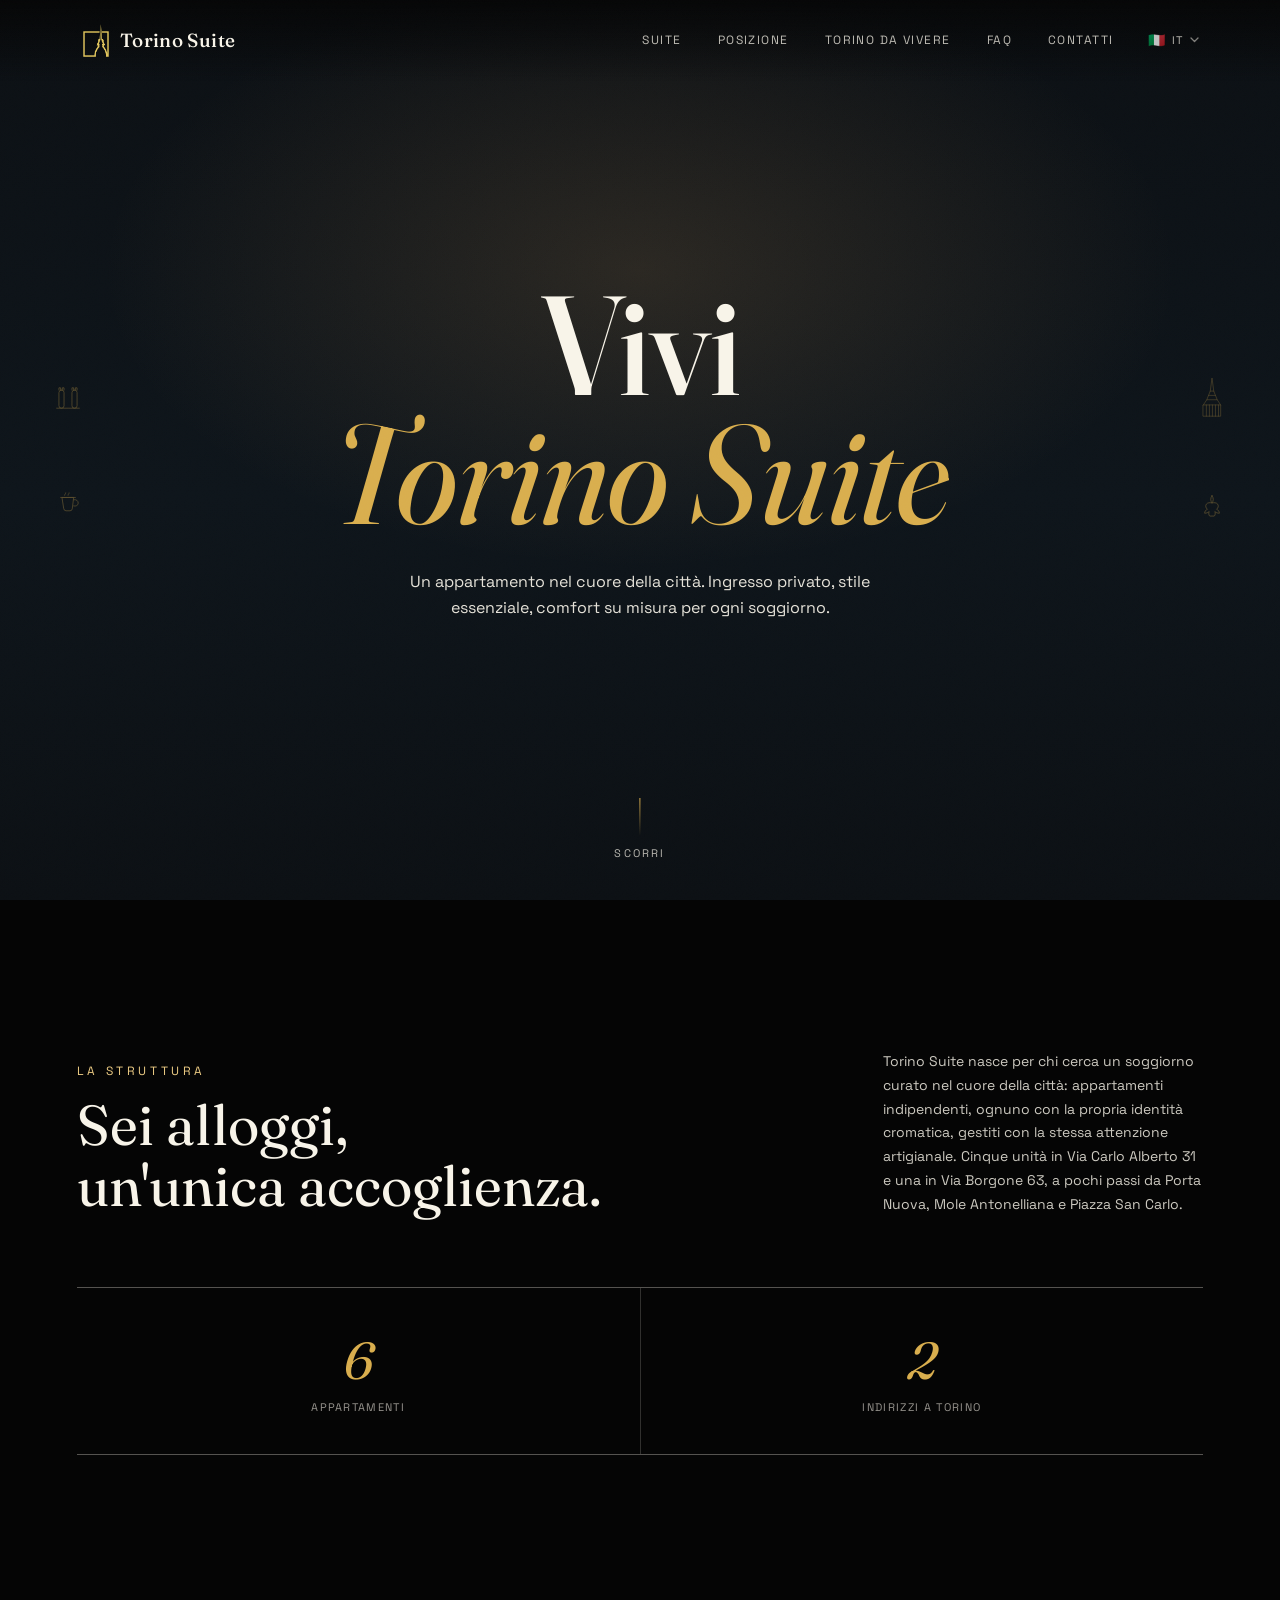
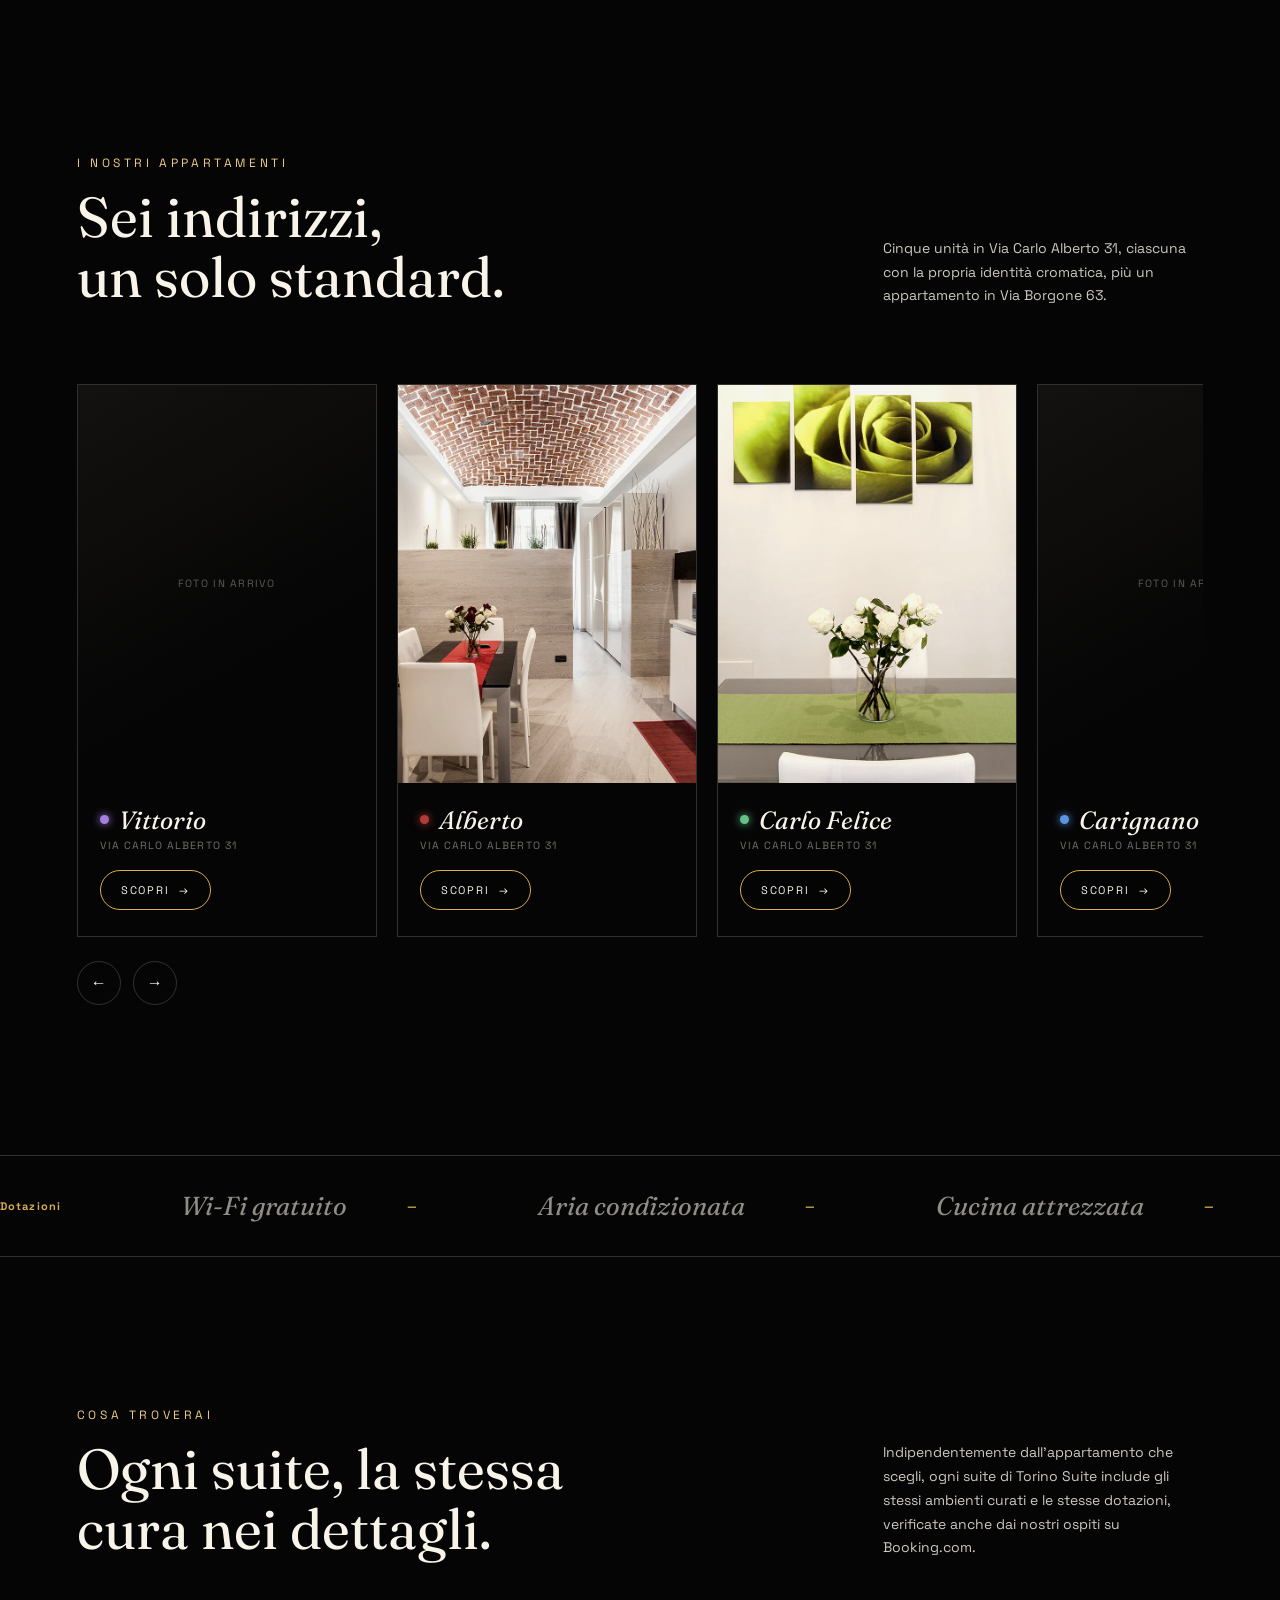
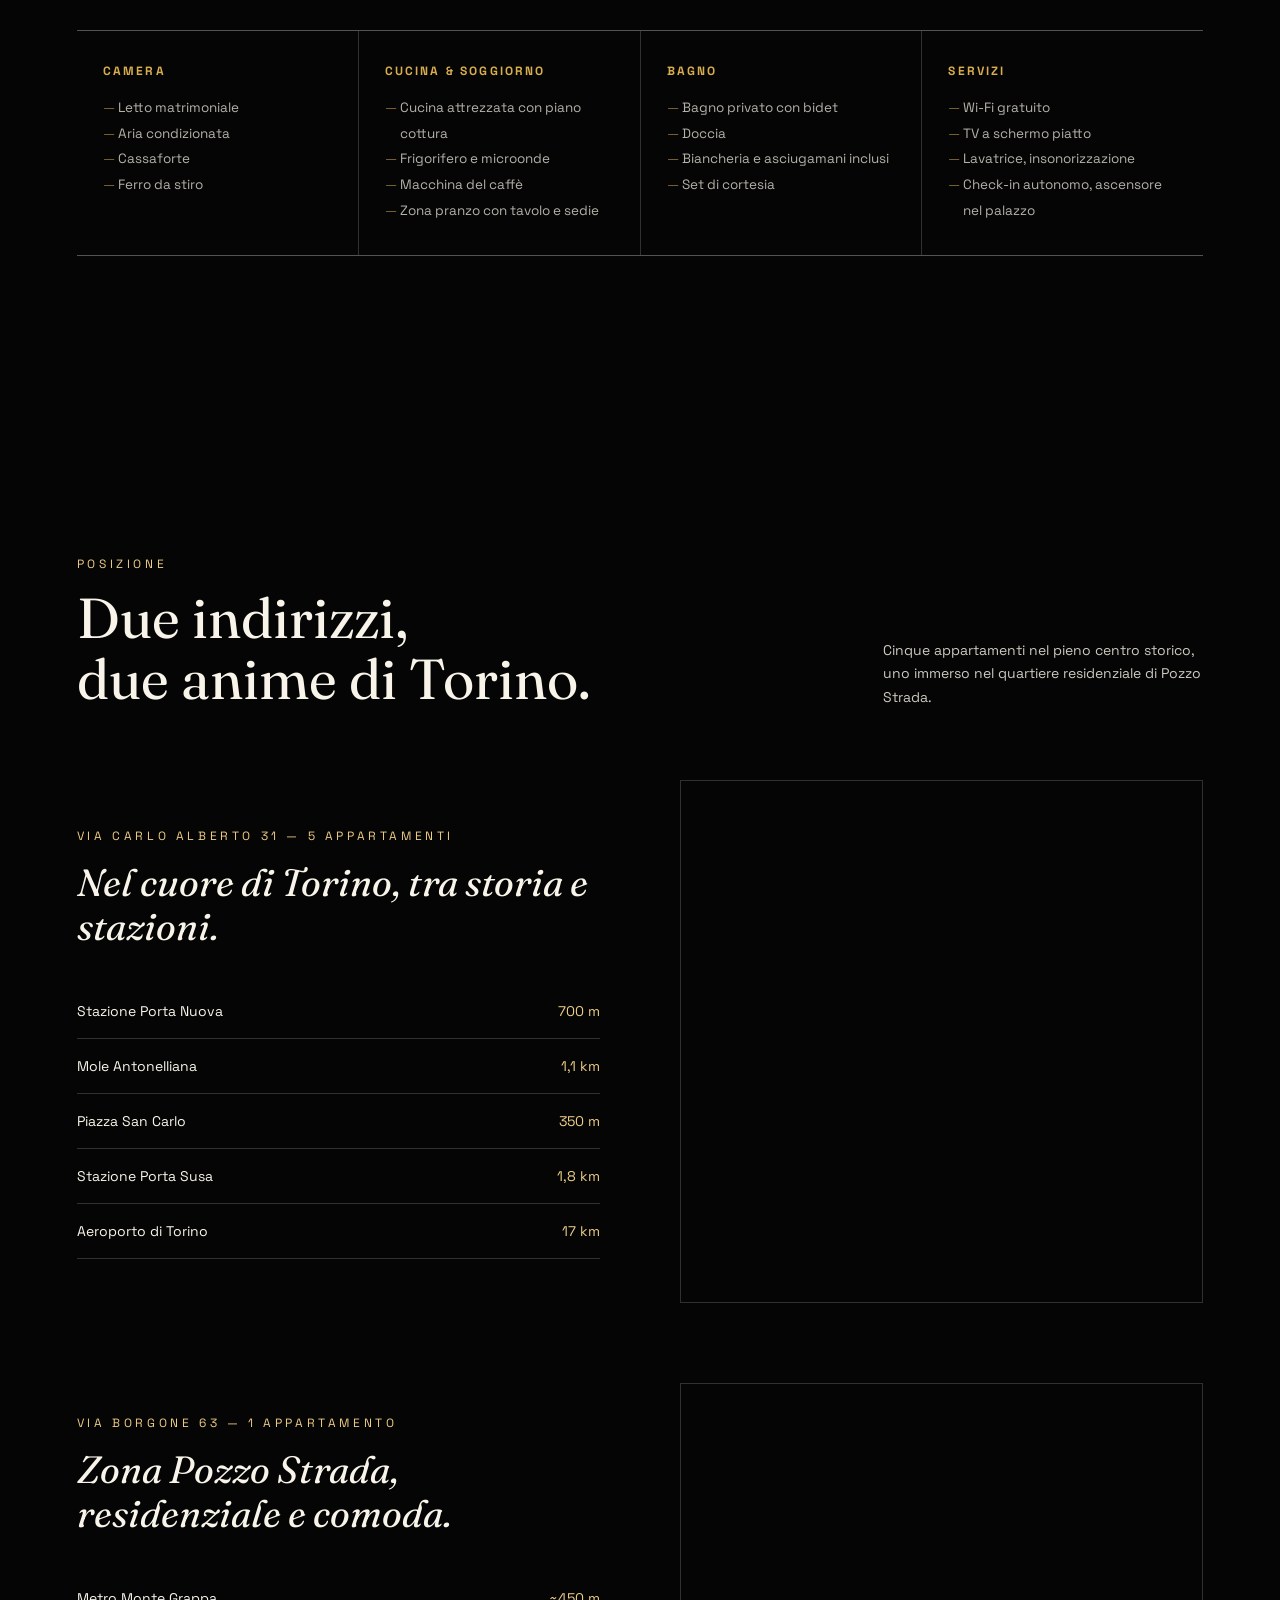
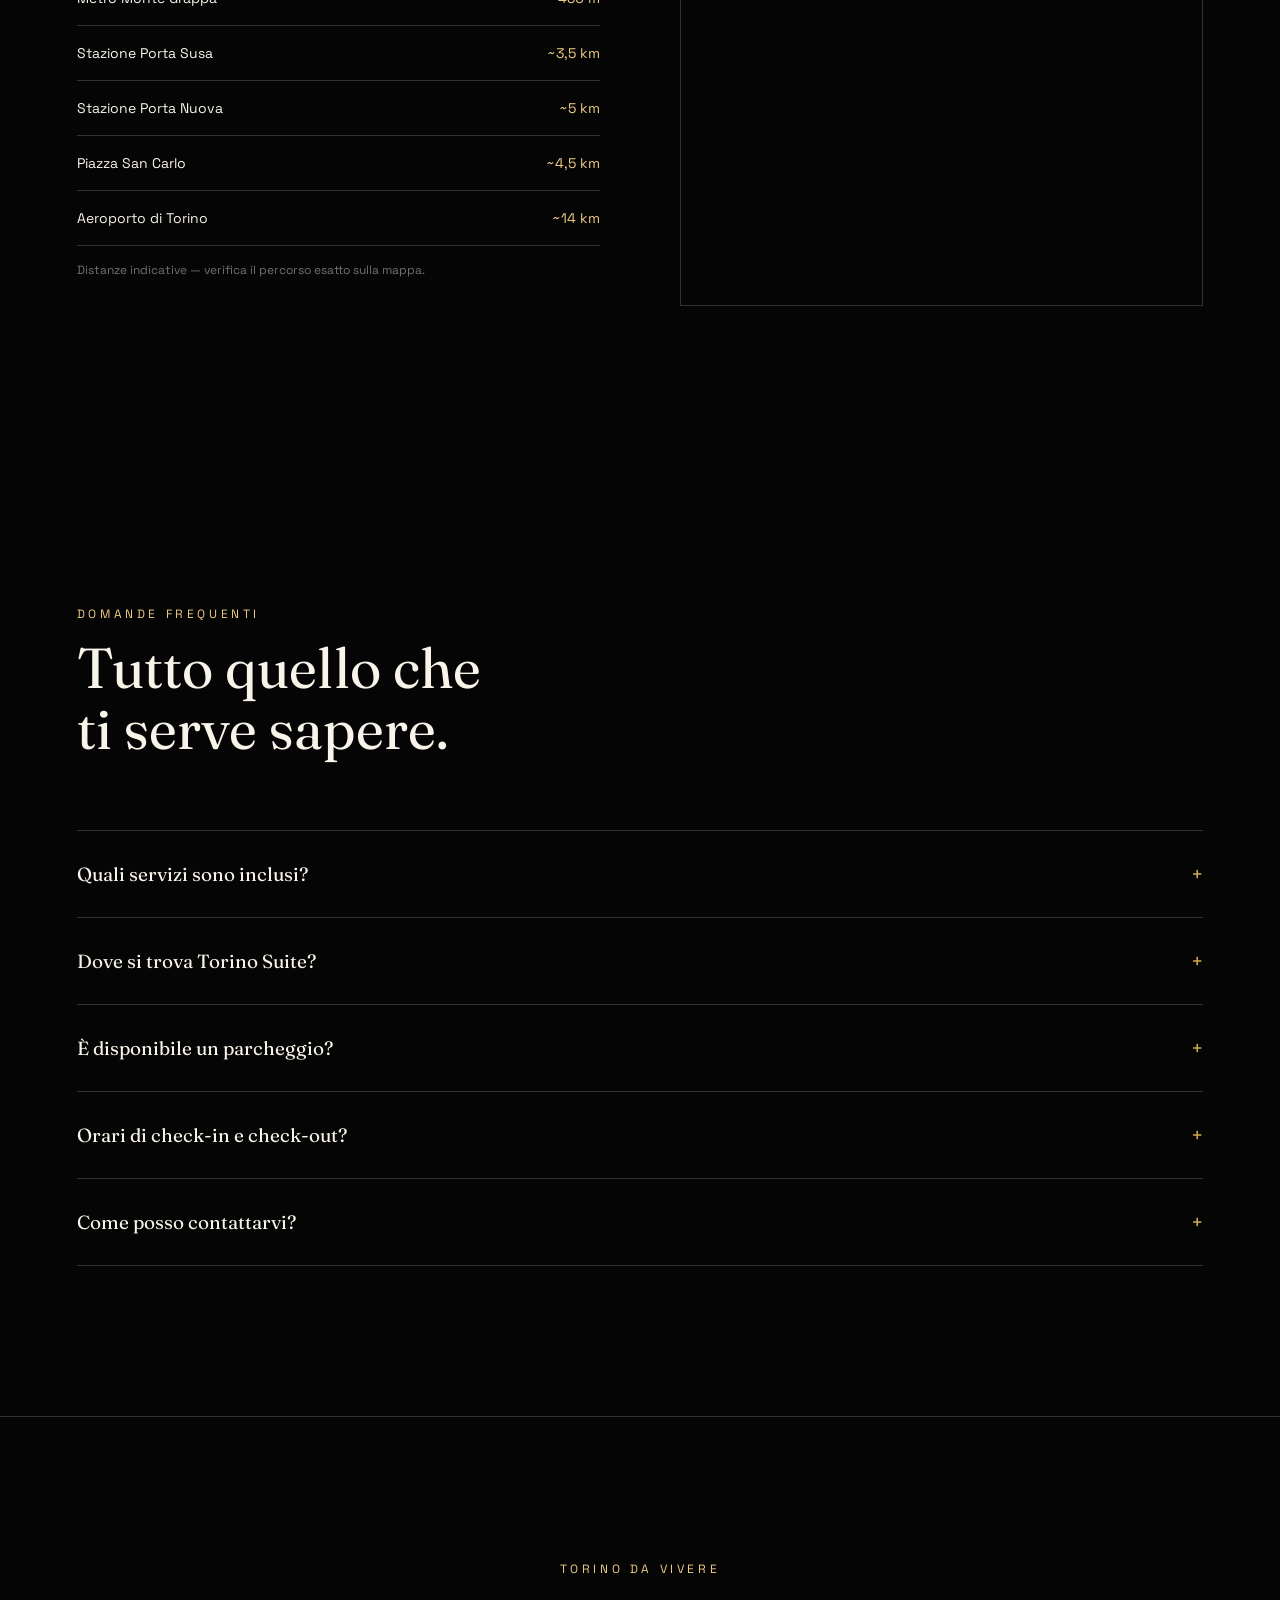
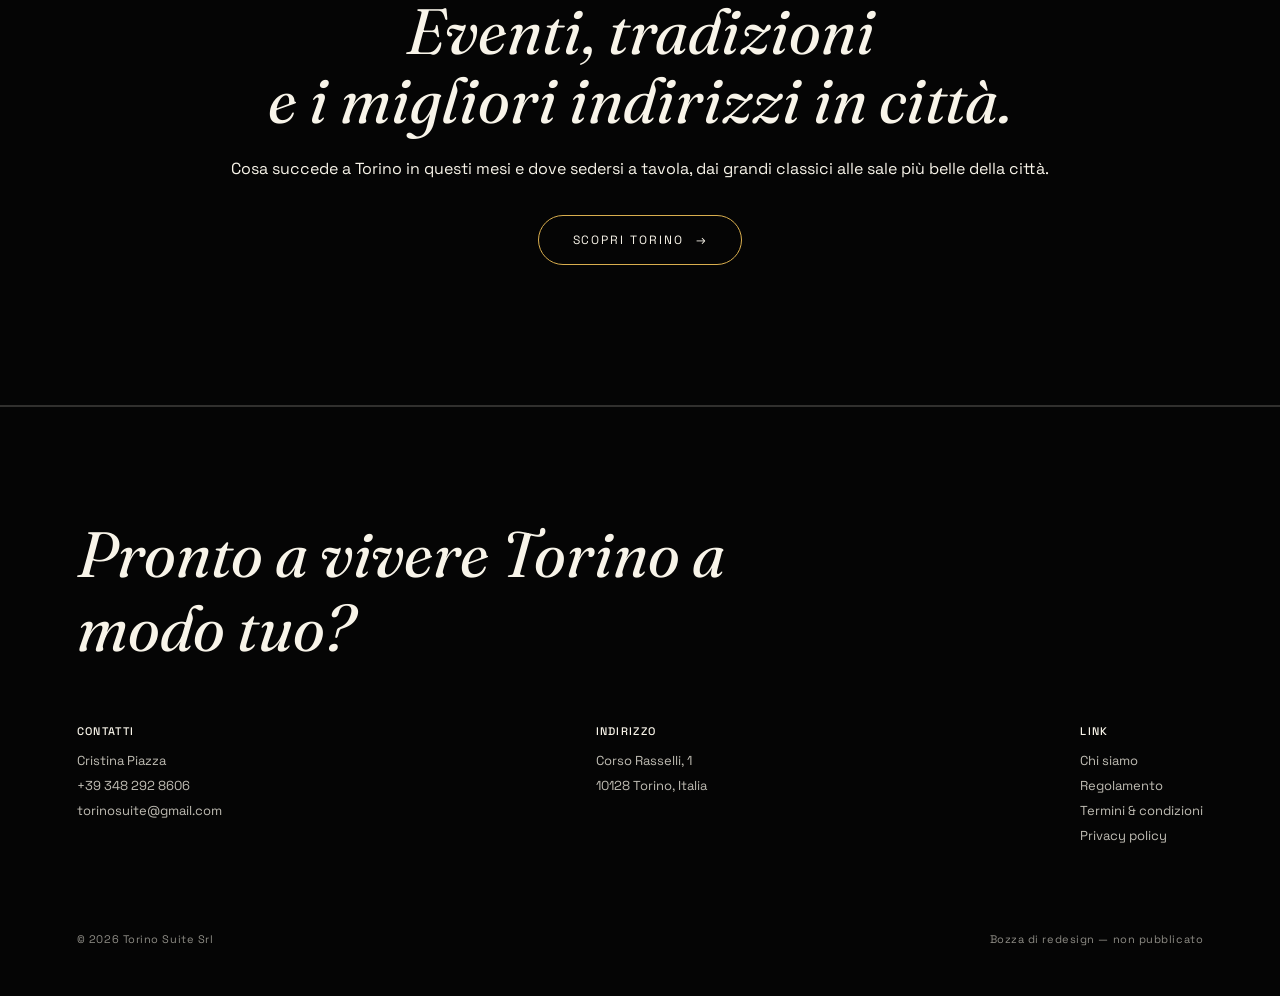
==== index.html @ 502e92f1 "Rimossa la scritta indirizzo all'inizio della home" ====
<!DOCTYPE html>
<html lang="it">
<head>
<meta charset="UTF-8">
<meta name="viewport" content="width=device-width, initial-scale=1.0">
<link rel="icon" type="image/png" href="[data-uri]">
<title>Torino Suite — Vivi Torino Suite</title>
<link rel="preconnect" href="https://fonts.googleapis.com">
<link rel="preconnect" href="https://fonts.gstatic.com" crossorigin>
<link href="https://fonts.googleapis.com/css2?family=Fraunces:ital,opsz,wght@0,9..144,300;0,9..144,500;0,9..144,600;1,9..144,400;1,9..144,500&family=Space+Grotesk:wght@300;400;500;600&display=swap" rel="stylesheet">
<style>
  :root{
    --ink:#050505;
    --ink-2:#121008;
    --bronze:#d9ae4e;
    --bronze-soft:#eecd85;
    --cream:#f8f4e9;
    --line: rgba(248,244,233,0.18);
  }
  *{margin:0;padding:0;box-sizing:border-box;}
  html{scroll-behavior:smooth;}
  body{
    background:var(--ink);
    color:var(--cream);
    font-family:'Space Grotesk', sans-serif;
    overflow-x:hidden;
  }
  ::selection{background:var(--bronze);color:var(--ink);}

  .noise{
    position:fixed; inset:0; pointer-events:none; z-index:999;
    opacity:0.035; mix-blend-mode:overlay;
    background-image:url("data:image/svg+xml,%3Csvg xmlns='http://www.w3.org/2000/svg' width='120' height='120'%3E%3Cfilter id='n'%3E%3CfeTurbulence type='fractalNoise' baseFrequency='0.9' numOctaves='2' stitchTiles='stitch'/%3E%3C/filter%3E%3Crect width='100%25' height='100%25' filter='url(%23n)'/%3E%3C/svg%3E");
  }

  /* ---------- NAV ---------- */
  nav{
    position:fixed; top:0; left:0; right:0; z-index:100;
    display:flex; justify-content:space-between; align-items:center;
    padding:24px 6vw;
    background:linear-gradient(180deg, rgba(5,5,5,0.85), rgba(5,5,5,0));
  }
  .brand{
    font-family:'Fraunces', serif; font-weight:500; font-size:19px;
    letter-spacing:0.02em; color:var(--cream);
  }
  .navlinks{display:flex; gap:36px; font-size:12px; letter-spacing:0.12em; text-transform:uppercase;}
  .navlinks a{color:var(--cream); text-decoration:none; opacity:0.75; transition:opacity .3s;}
  .navlinks a:hover{opacity:1;}

  /* ---------- HERO ---------- */
  .hero{
    height:100vh; position:relative; display:flex; flex-direction:column;
    justify-content:center; align-items:center; text-align:center;
    padding:0 5vw;
  }
  .hero-bg{
    position:absolute; inset:0; z-index:0;
    background:
      radial-gradient(ellipse 70% 55% at 50% 30%, rgba(200,151,90,0.16), transparent 60%),
      linear-gradient(180deg, #0c1014 0%, #0e151b 55%, #0c1014 100%);
  }
  .eyebrow{
    font-size:12px; letter-spacing:0.3em; text-transform:uppercase;
    color:var(--bronze-soft); opacity:0.85; margin-bottom:26px; z-index:2;
  }
  .hero h1{
    font-family:'Fraunces', serif; font-weight:500;
    font-size:clamp(52px, 11vw, 168px);
    line-height:0.92; letter-spacing:-0.01em;
    z-index:2;
  }
  .hero h1 .accent{font-style:italic; font-weight:400; color:var(--bronze);}
  .hero .word{display:inline-block; overflow:hidden; vertical-align:top;}
  .hero .word span{display:inline-block; animation:riseIn 1.1s cubic-bezier(.16,1,.3,1) .2s both;}

  .hero-sub{
    margin-top:30px; max-width:480px; font-size:16px; line-height:1.6;
    color:rgba(248,244,233,0.92); font-weight:400; z-index:2;
    animation:fadeUp 1s cubic-bezier(.16,1,.3,1) .7s both;
  }

  @keyframes riseIn{from{transform:translateY(115%);} to{transform:translateY(0);}}
  @keyframes fadeUp{from{opacity:0; transform:translateY(14px);} to{opacity:1; transform:translateY(0);}}

  .scroll-cue{
    position:absolute; bottom:40px; left:50%; transform:translateX(-50%);
    font-size:11px; letter-spacing:0.2em; text-transform:uppercase;
    color:rgba(248,244,233,0.72); display:flex; flex-direction:column; align-items:center; gap:10px;
    z-index:2;
  }
  .scroll-cue .line{width:1px; height:38px; background:linear-gradient(var(--bronze), transparent); animation:pulse 2s ease-in-out infinite;}
  @keyframes pulse{0%,100%{opacity:.3} 50%{opacity:1}}

  /* spire svg */
  .spire{position:absolute; bottom:14px; left:50%; transform:translateX(-50%); width:min(30vw,230px); z-index:0; opacity:0.55;}
  .spire path{fill:none; stroke:var(--bronze); stroke-width:1.4; stroke-dasharray:640; stroke-dashoffset:640; animation:drawSpire 2.2s cubic-bezier(.16,1,.3,1) .5s both;}
  @keyframes drawSpire{to{stroke-dashoffset:0;}}

  /* ---------- INTRO ---------- */
  .intro-stats{display:grid; grid-template-columns:repeat(2,1fr); gap:1px; background:var(--line); border-top:1px solid var(--line); border-bottom:1px solid var(--line); margin-top:60px;}
  .intro-stats .stat{background:var(--ink); padding:40px 24px; text-align:center;}
  .intro-stats .stat-num{display:block; font-family:'Fraunces', serif; font-style:italic; font-weight:400; font-size:clamp(32px,5vw,52px); color:var(--bronze);}
  .intro-stats .stat-label{display:block; margin-top:8px; font-size:11px; letter-spacing:.12em; text-transform:uppercase; color:rgba(248,244,233,0.6);}
  @media(max-width:820px){ .intro-stats{grid-template-columns:1fr;} }

  /* ---------- APARTMENTS GALLERY ---------- */
  .apt-block{margin-bottom:90px;}
  .apt-block:last-child{margin-bottom:0;}
  .apt-head{display:flex; align-items:center; gap:16px; margin-bottom:26px; flex-wrap:wrap;}
  .apt-dot{width:13px; height:13px; border-radius:50%; flex-shrink:0; box-shadow:0 0 14px currentColor;}
  .apt-head h3{font-family:'Fraunces', serif; font-weight:400; font-style:italic; font-size:clamp(22px,3vw,32px);}
  .apt-loc{font-size:11px; letter-spacing:.12em; text-transform:uppercase; color:rgba(248,244,233,0.5); margin-left:auto;}
  .apt-photos{display:grid; grid-template-columns:1.4fr 1fr 1fr; grid-auto-rows:220px; gap:10px;}
  .apt-photos .apt-photo{position:relative; overflow:hidden; border:1px solid var(--line); background:linear-gradient(150deg,#141210,#050505 65%);}
  .apt-photos .apt-photo::after{
    content:''; position:absolute; inset:0; pointer-events:none;
    background:linear-gradient(160deg, rgba(30,20,6,0.2), rgba(5,5,5,0.06) 45%, rgba(30,20,6,0.24));
    mix-blend-mode:multiply;
  }
  .apt-photos .apt-photo::before{
    content:''; position:absolute; inset:0; pointer-events:none; z-index:1;
    box-shadow:inset 0 0 30px rgba(0,0,0,0.35);
  }
  .apt-photos .apt-photo.lg{grid-row:span 2;}
  .apt-photos .apt-photo img{width:100%; height:100%; object-fit:cover; display:block; filter:sepia(0.12) saturate(0.88) contrast(1.05) brightness(0.96); transition:transform .7s ease;}
  .apt-photos .apt-photo:hover img{transform:scale(1.045);}
  .apt-photos .apt-photo.empty{display:flex; flex-direction:column; align-items:center; justify-content:center; gap:8px;}
  .apt-photos .apt-photo.empty span{font-size:10.5px; letter-spacing:.12em; text-transform:uppercase; color:rgba(248,244,233,0.4);}
  @media(max-width:820px){
    .apt-photos{grid-template-columns:1fr 1fr; grid-auto-rows:150px;}
    .apt-photos .apt-photo.lg{grid-column:span 2; grid-row:span 1; height:220px;}
  }

  /* ---------- SUITES ---------- */
  section{padding:150px 6vw;}
  .section-head{display:flex; justify-content:space-between; align-items:flex-end; gap:40px; margin-bottom:70px; flex-wrap:wrap;}
  .section-head .tag{font-size:12px; letter-spacing:0.3em; text-transform:uppercase; color:var(--bronze-soft); margin-bottom:16px; display:block;}
  .section-head h2{font-family:'Fraunces', serif; font-weight:400; font-size:clamp(32px,4.4vw,58px); max-width:600px; line-height:1.08;}
  .section-head .desc{max-width:320px; font-weight:400; color:rgba(248,244,233,0.82); line-height:1.7; font-size:14px;}

  .suites-grid{display:grid; grid-template-columns:repeat(3,1fr); gap:1px; background:var(--line); border-top:1px solid var(--line); border-bottom:1px solid var(--line);}
  .suite-card{background:var(--ink); padding:48px 32px; position:relative; overflow:hidden; transition:background .4s;}
  .suite-card:hover{background:var(--ink-2);}
  .suite-num{font-size:12px; color:var(--bronze); letter-spacing:0.15em; margin-bottom:34px; display:block;}
  .suite-card h3{font-family:'Fraunces', serif; font-style:italic; font-weight:400; font-size:26px; margin-bottom:14px;}
  .suite-card p{font-size:13.5px; font-weight:400; color:rgba(248,244,233,0.82); line-height:1.7; margin-bottom:26px;}
  .suite-meta{display:flex; gap:18px; font-size:11px; letter-spacing:0.08em; text-transform:uppercase; color:rgba(248,244,233,0.67);}

  /* ---------- AMENITIES marquee ---------- */
  .amenities{padding:0; border-top:1px solid var(--line); border-bottom:1px solid var(--line);}
  .marquee{display:flex; white-space:nowrap; overflow:hidden; padding:34px 0;}
  .marquee-track{display:flex; gap:60px; animation:scroll-left 32s linear infinite;}
  .marquee-track span{font-family:'Fraunces', serif; font-style:italic; font-size:26px; color:rgba(248,244,233,0.57); display:flex; align-items:center; gap:60px;}
  .marquee-track span b{color:var(--bronze); font-style:normal; font-family:'Space Grotesk'; font-size:11px; letter-spacing:.1em; margin-right:60px;}
  @keyframes scroll-left{from{transform:translateX(0)} to{transform:translateX(-50%)}}

  /* ---------- LOCATION ---------- */
  .location{display:grid; grid-template-columns:1fr 1fr; gap:80px; align-items:center;}
  .loc-list{list-style:none; margin-top:36px;}
  .loc-list li{border-bottom:1px solid var(--line);}
  .loc-list li a{display:flex; justify-content:space-between; padding:18px 0; font-size:14px; font-weight:400; text-decoration:none; color:inherit; transition:opacity .3s;}
  .loc-list li a:hover{opacity:0.65;}
  .loc-list li a span:last-child{color:var(--bronze-soft); font-family:'Space Grotesk';}
  .map-frame{aspect-ratio:1/1; border:1px solid var(--line); overflow:hidden;}

  /* ---------- FAQ ---------- */
  .faq-item{border-top:1px solid var(--line);}
  .faq-item:last-child{border-bottom:1px solid var(--line);}
  .faq-q{display:flex; justify-content:space-between; align-items:center; padding:30px 0; cursor:pointer;}
  .faq-q h4{font-family:'Fraunces', serif; font-weight:400; font-size:19px; max-width:80%;}
  .faq-q .plus{font-size:20px; color:var(--bronze); transition:transform .35s;}
  .faq-item.open .plus{transform:rotate(45deg);}
  .faq-a{max-height:0; overflow:hidden; transition:max-height .5s ease;}
  .faq-item.open .faq-a{max-height:220px;}
  .faq-a p{padding-bottom:30px; max-width:640px; font-weight:400; line-height:1.75; color:rgba(248,244,233,0.84); font-size:14.5px;}

  /* ---------- FOOTER ---------- */
  footer{padding:110px 6vw 50px; border-top:1px solid var(--line);}
  .foot-cta{font-family:'Fraunces', serif; font-style:italic; font-weight:400; font-size:clamp(30px,5.5vw,64px); max-width:720px; line-height:1.15; margin-bottom:60px;}
  .foot-grid{display:flex; justify-content:space-between; flex-wrap:wrap; gap:40px; font-size:13px; font-weight:400; color:rgba(248,244,233,0.77);}
  .foot-grid a{color:rgba(248,244,233,0.77); text-decoration:none;}
  .foot-col b{display:block; color:var(--cream); font-weight:500; margin-bottom:14px; font-size:11px; letter-spacing:.12em; text-transform:uppercase;}
  .foot-col div{margin-bottom:8px;}
  .copyright{margin-top:80px; font-size:11px; color:rgba(248,244,233,0.57); display:flex; justify-content:space-between; letter-spacing:.05em;}

  .reveal{opacity:0; transform:translateY(56px) scale(.97); transition:opacity 1s cubic-bezier(.16,1,.3,1), transform 1.1s cubic-bezier(.16,1,.3,1);}
  .reveal.in-view{opacity:1; transform:translateY(0) scale(1);}

  @media(max-width:820px){
    .navlinks{display:none;}
    .suites-grid{grid-template-columns:1fr;}
    .location{grid-template-columns:1fr;}
    section{padding:100px 6vw;}
  }

  /* ---------- DISCOVER BUTTON ---------- */
  .apt-photos{position:relative;}
  .discover-btn{
    position:absolute; right:14px; bottom:14px; z-index:5;
    display:inline-flex; align-items:center; gap:10px;
    padding:12px 20px; text-decoration:none;
    background:rgba(5,5,5,0.55); backdrop-filter:blur(6px);
    border:1px solid var(--bronze); color:var(--cream);
    font-size:11px; letter-spacing:.16em; text-transform:uppercase;
    border-radius:999px; overflow:hidden;
    transition:background .35s ease, color .35s ease, letter-spacing .35s ease, transform .15s ease;
  }
  .discover-btn::before{
    content:''; position:absolute; inset:0; background:var(--bronze);
    transform:translateX(-100%); transition:transform .4s cubic-bezier(.16,1,.3,1); z-index:-1;
  }
  .discover-btn:hover::before{transform:translateX(0);}
  .discover-btn:hover{color:var(--ink); letter-spacing:.22em;}
  .discover-btn:active{transform:scale(0.94);}
  .discover-btn .arrow{display:inline-block; transition:transform .35s cubic-bezier(.16,1,.3,1);}
  .discover-btn:hover .arrow{transform:translateX(4px);}
  @media(max-width:820px){
    .discover-btn{right:10px; bottom:10px; padding:10px 16px; font-size:10px;}
  }

  /* ---------- SWOOSH TRANSITION (uscita cinematica su "Scopri") ---------- */
  .swoosh-overlay{
    position:fixed; inset:0; z-index:9999; overflow:hidden;
    pointer-events:none; display:flex; align-items:center; justify-content:center;
  }
  .swoosh-overlay.active{ pointer-events:all; }
  .swoosh-panel{
    position:absolute; inset:0;
    background:linear-gradient(135deg, var(--bronze) 0%, var(--bronze-soft) 55%, var(--bronze) 100%);
    transform:translateY(102%);
    transition:transform .95s cubic-bezier(.76,0,.24,1);
  }
  .swoosh-overlay.active .swoosh-panel{ transform:translateY(0); }
  .swoosh-tag{
    position:relative; z-index:2; text-align:center;
    opacity:0; transform:translateY(30px) scale(.9);
    transition:opacity .5s ease .42s, transform .75s cubic-bezier(.16,1,.3,1) .42s;
  }
  .swoosh-overlay.active .swoosh-tag{ opacity:1; transform:translateY(0) scale(1); }
  .swoosh-tag .swoosh-eyebrow{
    display:block; font-size:11px; letter-spacing:.35em; text-transform:uppercase;
    color:rgba(5,5,5,0.55); margin-bottom:10px;
  }
  .swoosh-tag .swoosh-name{
    font-family:'Fraunces', serif; font-style:italic; font-weight:400;
    font-size:clamp(48px,9vw,120px); color:var(--ink); line-height:1;
  }
.cta-btn{ display:inline-flex; align-items:center; gap:12px; margin-top:36px; padding:16px 34px; border:1px solid var(--bronze); border-radius:999px; color:var(--cream); text-decoration:none; font-size:12px; letter-spacing:.16em; text-transform:uppercase; transition:background .35s, color .35s;}
.cta-btn:hover{ background:var(--bronze); color:var(--ink); }

  /* ---------- ROOM INFO / COSA TROVERAI ---------- */
  .room-info-grid{ display:grid; grid-template-columns:repeat(4,1fr); gap:1px; background:var(--line); border-top:1px solid var(--line); border-bottom:1px solid var(--line);}
  @media(max-width:820px){ .room-info-grid{grid-template-columns:1fr 1fr;} }
  .ri-group{ background:var(--ink); padding:32px 26px; }
  .ri-group h4{ font-family:'Space Grotesk',sans-serif; font-size:12px; letter-spacing:.18em; text-transform:uppercase; color:var(--bronze); margin-bottom:16px; }
  .ri-group ul{ list-style:none; }
  .ri-group li{ font-size:13.5px; line-height:1.9; color:rgba(248,244,233,0.72); padding-left:15px; position:relative; }
  .ri-group li::before{ content:'—'; position:absolute; left:0; color:rgba(217,174,78,0.55); }

  /* ---------- LANGUAGE SWITCH ---------- */
  .nav-right{ display:flex; align-items:center; gap:30px; }
  @media(max-width:820px){ .nav-right{ gap:0; } }
  .lang-switch{ position:relative; }
  .lang-toggle{
    display:flex; align-items:center; gap:7px;
    background:none; border:none; cursor:pointer; padding:6px 4px;
    color:rgba(248,244,233,0.75); font-family:'Space Grotesk', sans-serif;
    font-size:11px; letter-spacing:.08em; transition:color .3s;
  }
  .lang-toggle:hover{ color:var(--cream); }
  .lang-flag{ font-size:14px; line-height:1; }
  .lang-caret{ color:rgba(248,244,233,0.5); transition:transform .25s, color .25s; display:inline-block; flex-shrink:0; }
  .lang-switch.open .lang-caret{ transform:rotate(180deg); }
  .lang-toggle:hover .lang-caret, .lang-switch.open .lang-caret{ color:var(--bronze-soft); }
  .lang-menu{
    position:absolute; top:calc(100% + 14px); right:0; min-width:168px;
    background:#0c0c0c; border:1px solid var(--line);
    box-shadow:0 18px 40px rgba(0,0,0,0.5);
    opacity:0; visibility:hidden; transform:translateY(-6px);
    transition:opacity .25s ease, transform .25s ease, visibility .25s;
    z-index:200;
  }
  .lang-switch.open .lang-menu{ opacity:1; visibility:visible; transform:translateY(0); }
  .lang-option{
    display:flex; align-items:center; gap:11px; width:100%;
    padding:12px 16px; background:none; border:none; cursor:pointer;
    color:rgba(248,244,233,0.75); font-family:'Space Grotesk', sans-serif;
    font-size:12.5px; text-align:left; transition:background .25s, color .25s;
  }
  .lang-option:hover{ background:rgba(217,174,78,0.08); color:var(--cream); }
  .lang-option.active{ color:var(--bronze-soft); }
  .lang-option .lang-flag{ font-size:16px; }

  /* ---------- BRAND / LOGO ---------- */
  .brand{ display:flex !important; align-items:center; gap:11px; }
  .brand-mark{ display:inline-flex; flex-shrink:0; }
  .brand-mark svg{ display:block; }

  /* ---------- APARTMENTS CAROUSEL (drag orizzontale, stile Red Bull) ---------- */
  .apt-carousel-wrap{ position:relative; }
  .apt-carousel{
    display:flex; gap:20px; overflow-x:auto; scroll-snap-type:x proximity;
    padding:6px 0 18px; cursor:grab; user-select:none;
    -webkit-overflow-scrolling:touch; scrollbar-width:none;
  }
  .apt-carousel::-webkit-scrollbar{ display:none; }
  .apt-carousel.dragging{ cursor:grabbing; scroll-snap-type:none; }
  .apt-card{
    flex:0 0 300px; scroll-snap-align:start;
    border:1px solid var(--line); background:var(--ink);
    transition:border-color .35s;
  }
  .apt-card:hover{ border-color:rgba(217,174,78,0.4); }
  .apt-card-photo{
    position:relative; aspect-ratio:3/4; overflow:hidden;
    background:linear-gradient(150deg,#141210,#050505 65%);
  }
  .apt-card-photo img{
    position:absolute; inset:0; width:100%; height:100%; object-fit:cover; display:block; pointer-events:none;
    filter:sepia(0.12) saturate(0.88) contrast(1.05) brightness(0.96);
    opacity:0; transition:opacity 1.1s ease;
  }
  .apt-card-photo img.active{ opacity:1; }
  .apt-card-placeholder{
    position:absolute; inset:0; display:flex; align-items:center; justify-content:center;
    font-size:10.5px; letter-spacing:.12em; text-transform:uppercase; color:rgba(248,244,233,0.35);
  }
  .apt-card-info{ padding:22px 22px 26px; }
  .apt-card-info h3{ font-family:'Fraunces',serif; font-style:italic; font-weight:400; font-size:25px; margin-bottom:4px; display:flex; align-items:center; gap:10px; }
  .apt-card-dot{ width:9px; height:9px; border-radius:50%; flex-shrink:0; display:inline-block; }
  .apt-card-loc{ font-size:10.5px; letter-spacing:.1em; text-transform:uppercase; color:rgba(248,244,233,0.45); display:block; margin:2px 0 18px; }
  .discover-btn.inline{
    position:static; display:inline-flex;
  }
  .apt-carousel-nav{ display:flex; gap:12px; margin-top:6px; }
  .apt-nav-btn{
    width:44px; height:44px; border-radius:50%; border:1px solid var(--line);
    background:transparent; color:var(--cream); font-size:16px; cursor:pointer;
    display:flex; align-items:center; justify-content:center;
    transition:border-color .3s, color .3s, background .3s;
  }
  .apt-nav-btn:hover{ border-color:var(--bronze); color:var(--bronze-soft); background:rgba(217,174,78,0.06); }
  @media(max-width:600px){ .apt-card{ flex-basis:78vw; } }

  /* ---------- HERO SIDE SYMBOLS (Torino) ---------- */
  .hero-icons{
    position:absolute; top:0; bottom:0; z-index:2;
    display:flex; flex-direction:column; align-items:center; justify-content:center; gap:70px;
    pointer-events:none;
  }
  .hero-icons-left{ left:4vw; }
  .hero-icons-right{ right:4vw; }
  .hero-symbol{
    width:34px; height:34px; opacity:0.4;
  }
  .hero-icons-right .hero-symbol:first-child{ width:26px; height:44px; }
  .hero-symbol path, .hero-symbol line, .hero-symbol polyline, .hero-symbol rect{
    fill:none; stroke:#d9ae4e; stroke-width:1.3; stroke-linejoin:round; stroke-linecap:round;
  }
  @media(max-width:900px){ .hero-icons{ display:none; } }
</style>
</head>
<body>

<div class="noise"></div>

<nav>
  <div class="brand"><span class="brand-mark"><img src="[data-uri]" alt="Torino Suite" style="width:32px; height:auto; display:block;"></span><span>Torino Suite</span></div>
  <div class="nav-right">
    <div class="navlinks">
      <a href="#suites" data-i18n="nav.suite">Suite</a>
      <a href="#location" data-i18n="nav.location">Posizione</a>
      <a href="eventi.html" class="story-link" data-label="Torino da Vivere" data-label-en="Living Torino" data-i18n="nav.living">Torino da Vivere</a>
      <a href="#faq" data-i18n="nav.faq">FAQ</a>
      <a href="#contact" data-i18n="nav.contact">Contatti</a>
    </div>
    <div class="lang-switch" id="langSwitch">
      <button type="button" class="lang-toggle" id="langToggle">
        <span class="lang-flag">🇮🇹</span><span class="lang-code">IT</span><svg class="lang-caret" width="9" height="6" viewBox="0 0 9 6" xmlns="http://www.w3.org/2000/svg"><path d="M1 1l3.5 3.5L8 1" stroke="currentColor" stroke-width="1.3" fill="none" stroke-linecap="round" stroke-linejoin="round"/></svg>
      </button>
      <div class="lang-menu">
        <button type="button" class="lang-option active" data-lang="it"><span class="lang-flag">🇮🇹</span>Italiano</button>
        <button type="button" class="lang-option" data-lang="en"><span class="lang-flag">🇬🇧</span>English</button>
        <button type="button" class="lang-option" data-lang="fr"><span class="lang-flag">🇫🇷</span>Français</button>
        <button type="button" class="lang-option" data-lang="de"><span class="lang-flag">🇩🇪</span>Deutsch</button>
        <button type="button" class="lang-option" data-lang="zh"><span class="lang-flag">🇨🇳</span>中文</button>
      </div>
    </div>
  </div>
</nav>

<div class="progress-rail"><div class="fill" id="rail"></div></div>

<!-- HERO -->
<section class="hero" id="hero">
  <div class="hero-bg"></div>
  <div class="hero-icons hero-icons-left">
    <svg class="hero-symbol" viewBox="0 0 60 60" xmlns="http://www.w3.org/2000/svg"><!-- Porta Palatina -->
      <rect x="14" y="16" width="9" height="32" rx="4.5"/>
      <rect x="37" y="16" width="9" height="32" rx="4.5"/>
      <path d="M14 16v-4h3v4M20 16v-4h3v4"/>
      <path d="M37 16v-4h3v4M43 16v-4h3v4"/>
      <line x1="10" y1="48" x2="50" y2="48"/>
    </svg>
    <svg class="hero-symbol" viewBox="0 0 60 60" xmlns="http://www.w3.org/2000/svg"><!-- Bicerin -->
      <path d="M20 22h20l-2.5 20a4 4 0 0 1-4 3.5h-7a4 4 0 0 1-4-3.5z"/>
      <path d="M40 26c5-1 8 2 8 6s-4 6-8 5"/>
      <line x1="17" y1="22" x2="43" y2="22"/>
      <path d="M26 14c0 2-2 2-2 4M32 14c0 2-2 2-2 4" stroke-width="1.1"/>
    </svg>
  </div>
  <div class="hero-icons hero-icons-right">
    <svg class="hero-symbol" viewBox="0 0 60 100" xmlns="http://www.w3.org/2000/svg"><!-- Mole -->
      <rect x="10" y="66" width="40" height="26"/>
      <line x1="17" y1="66" x2="17" y2="92"/>
      <line x1="24" y1="66" x2="24" y2="92"/>
      <line x1="31" y1="66" x2="31" y2="92"/>
      <line x1="38" y1="66" x2="38" y2="92"/>
      <line x1="45" y1="66" x2="45" y2="92"/>
      <polyline points="10,66 18,54 42,54 50,66"/>
      <polyline points="18,54 22,44 38,44 42,54"/>
      <polyline points="22,44 26,34 34,34 38,44"/>
      <polyline points="26,34 30,4 34,34"/>
    </svg>
    <svg class="hero-symbol" viewBox="0 0 60 60" xmlns="http://www.w3.org/2000/svg"><!-- Giglio Sabaudo -->
      <path d="M30 10c-3 4-3 9 0 13-3-1-8-1-10 2-2 3-1 7 2 9-3 1-5 4-5 7 3 0 6-1 8-3-1 3-1 6 1 8h8c2-2 2-5 1-8 2 2 5 3 8 3 0-3-2-6-5-7 3-2 4-6 2-9-2-3-7-3-10-2 3-4 3-9 0-13z"/>
    </svg>
  </div>
  <h1>
    <span class="word"><span data-i18n="home.hero.live">Vivi</span></span><br>
    <span class="word"><span class="accent">Torino Suite</span></span>
  </h1>
  <p class="hero-sub" data-i18n="home.hero.sub">Un appartamento nel cuore della città. Ingresso privato, stile essenziale, comfort su misura per ogni soggiorno.</p>
  <div class="scroll-cue"><div class="line"></div><span data-i18n="home.hero.scroll">Scorri</span></div>
</section>

<!-- INTRO -->
<section id="intro">
  <div class="section-head reveal">
    <div>
      <span class="tag" data-i18n="home.intro.tag">La struttura</span>
      <h2 data-i18n="home.intro.title">Sei alloggi,<br>un'unica accoglienza.</h2>
    </div>
    <p class="desc" data-i18n="home.intro.desc">Torino Suite nasce per chi cerca un soggiorno curato nel cuore della città: appartamenti indipendenti, ognuno con la propria identità cromatica, gestiti con la stessa attenzione artigianale. Cinque unità in Via Carlo Alberto 31 e una in Via Borgone 63, a pochi passi da Porta Nuova, Mole Antonelliana e Piazza San Carlo.</p>
  </div>
  <div class="intro-stats reveal">
    <div class="stat"><span class="stat-num">6</span><span class="stat-label" data-i18n="home.intro.stat1">Appartamenti</span></div>
    <div class="stat"><span class="stat-num">2</span><span class="stat-label" data-i18n="home.intro.stat2">Indirizzi a Torino</span></div>
  </div>
</section>

<!-- SUITES / GALLERY -->
<section id="suites">
  <div class="section-head reveal">
    <div>
      <span class="tag" data-i18n="home.suites.tag">I nostri appartamenti</span>
      <h2 data-i18n="home.suites.title">Sei indirizzi,<br>un solo standard.</h2>
    </div>
    <p class="desc" data-i18n="home.suites.desc">Cinque unità in Via Carlo Alberto 31, ciascuna con la propria identità cromatica, più un appartamento in Via Borgone 63.</p>
  </div>

  <div class="apt-carousel-wrap">
    <div class="apt-carousel">
      <div class="apt-card">
        <div class="apt-card-photo">
          <span class="apt-card-placeholder" data-i18n="common.photos_soon">Foto in arrivo</span>
        </div>
        <div class="apt-card-info">
          <h3><span class="apt-card-dot" style="background:#A47FE0; box-shadow:0 0 8px #A47FE0;"></span>Vittorio</h3>
          <span class="apt-card-loc">Via Carlo Alberto 31</span>
          <a href="vittorio.html" class="discover-btn inline" data-label="Vittorio"><span data-i18n="common.discover">Scopri</span><span class="arrow"> &rarr;</span></a>
        </div>
      </div>
      <div class="apt-card">
        <div class="apt-card-photo">
          <img src="[data-uri]" alt="Alberto" class="active"><img src="[data-uri]" alt="Alberto" class=""><img src="[data-uri]" alt="Alberto" class=""><img src="[data-uri]" alt="Alberto" class="">
        </div>
        <div class="apt-card-info">
          <h3><span class="apt-card-dot" style="background:#B33A3A; box-shadow:0 0 8px #B33A3A;"></span>Alberto</h3>
          <span class="apt-card-loc">Via Carlo Alberto 31</span>
          <a href="alberto.html" class="discover-btn inline" data-label="Alberto"><span data-i18n="common.discover">Scopri</span><span class="arrow"> &rarr;</span></a>
        </div>
      </div>
      <div class="apt-card">
        <div class="apt-card-photo">
          <img src="[data-uri]" alt="Carlo Felice" class="active"><img src="[data-uri]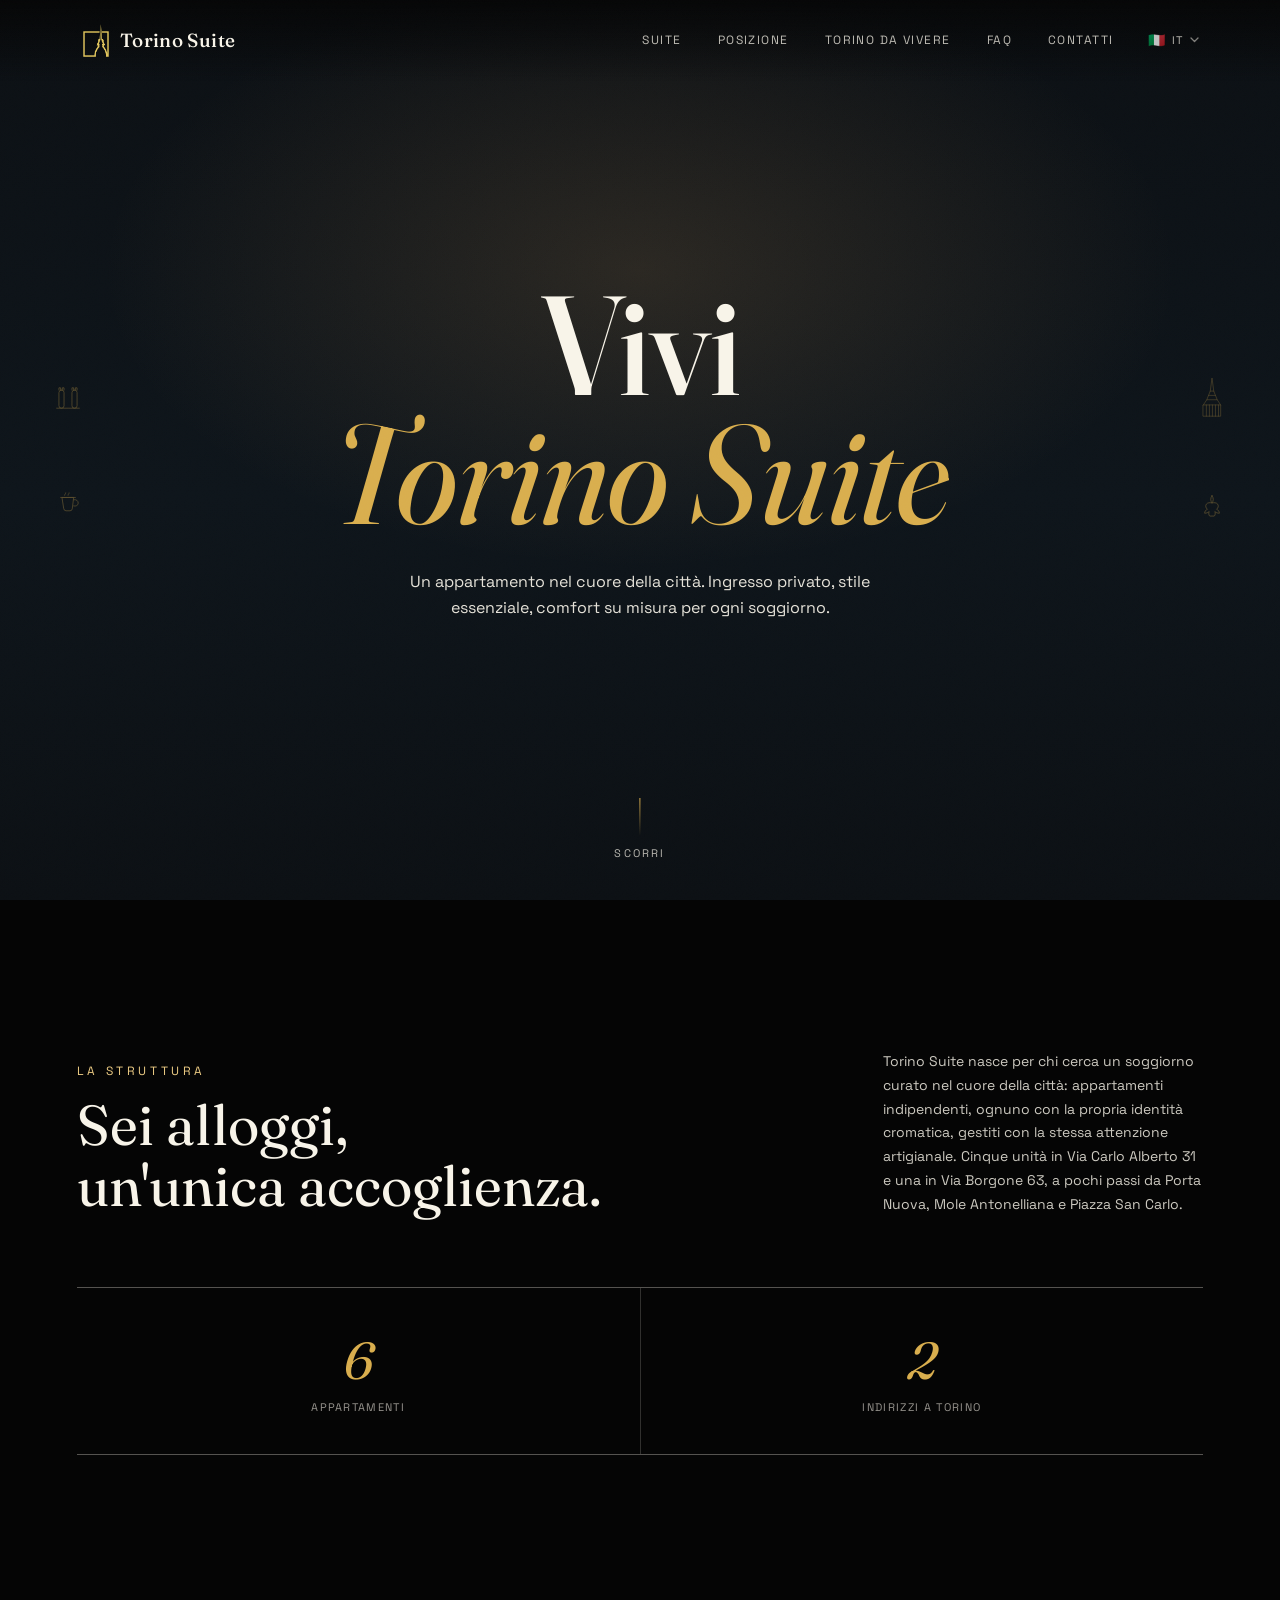
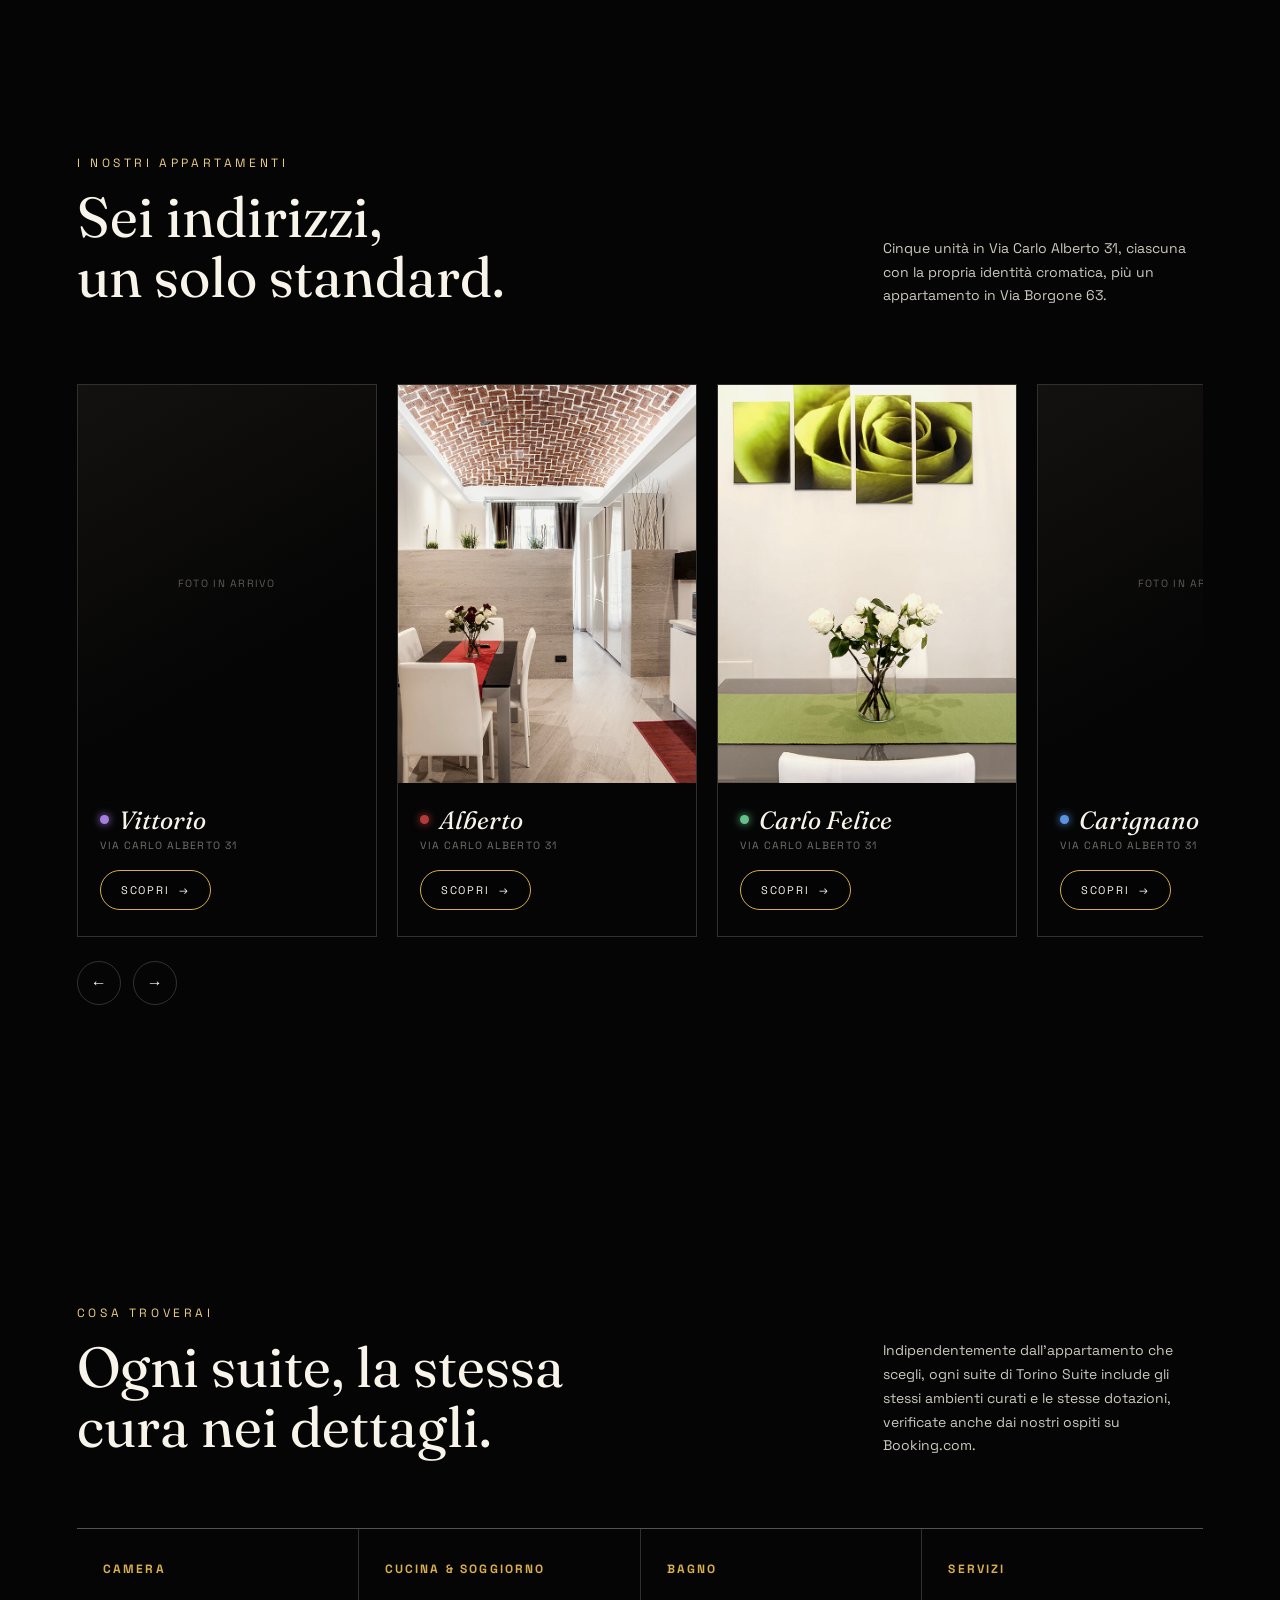
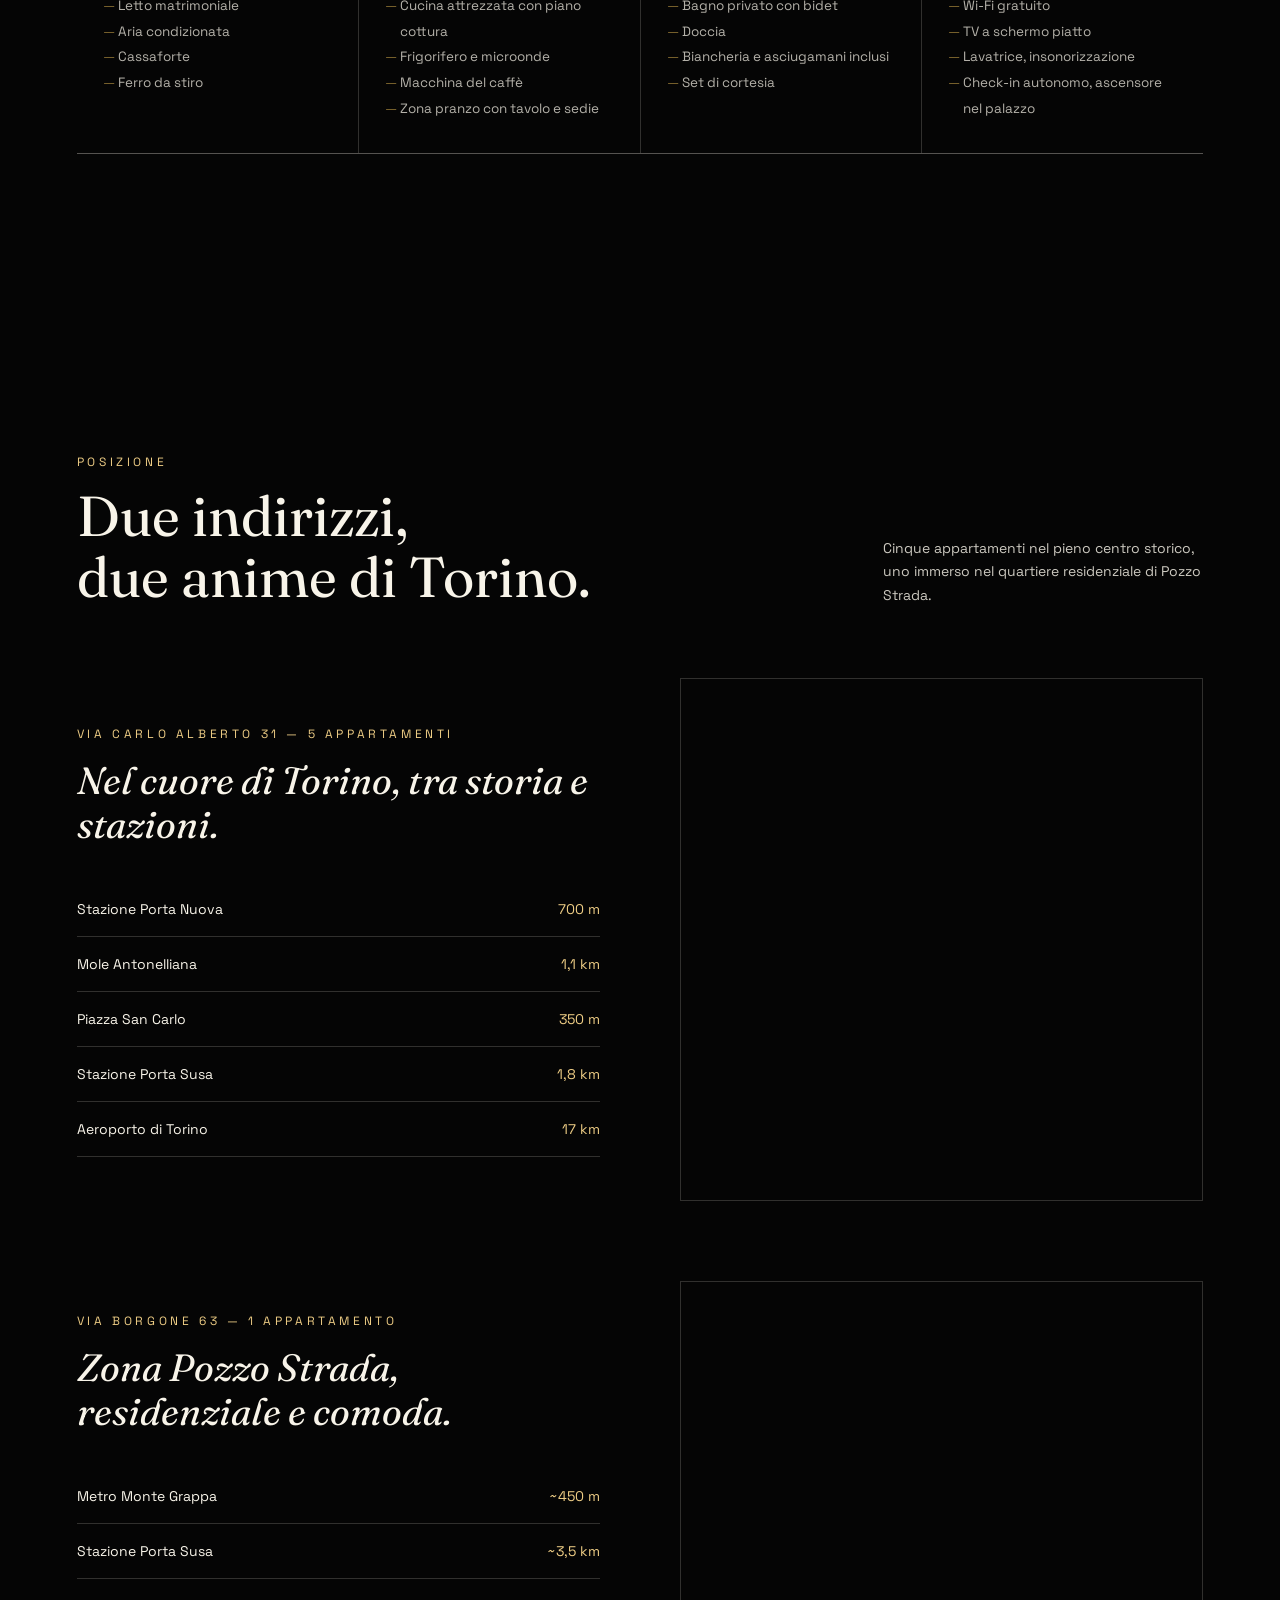
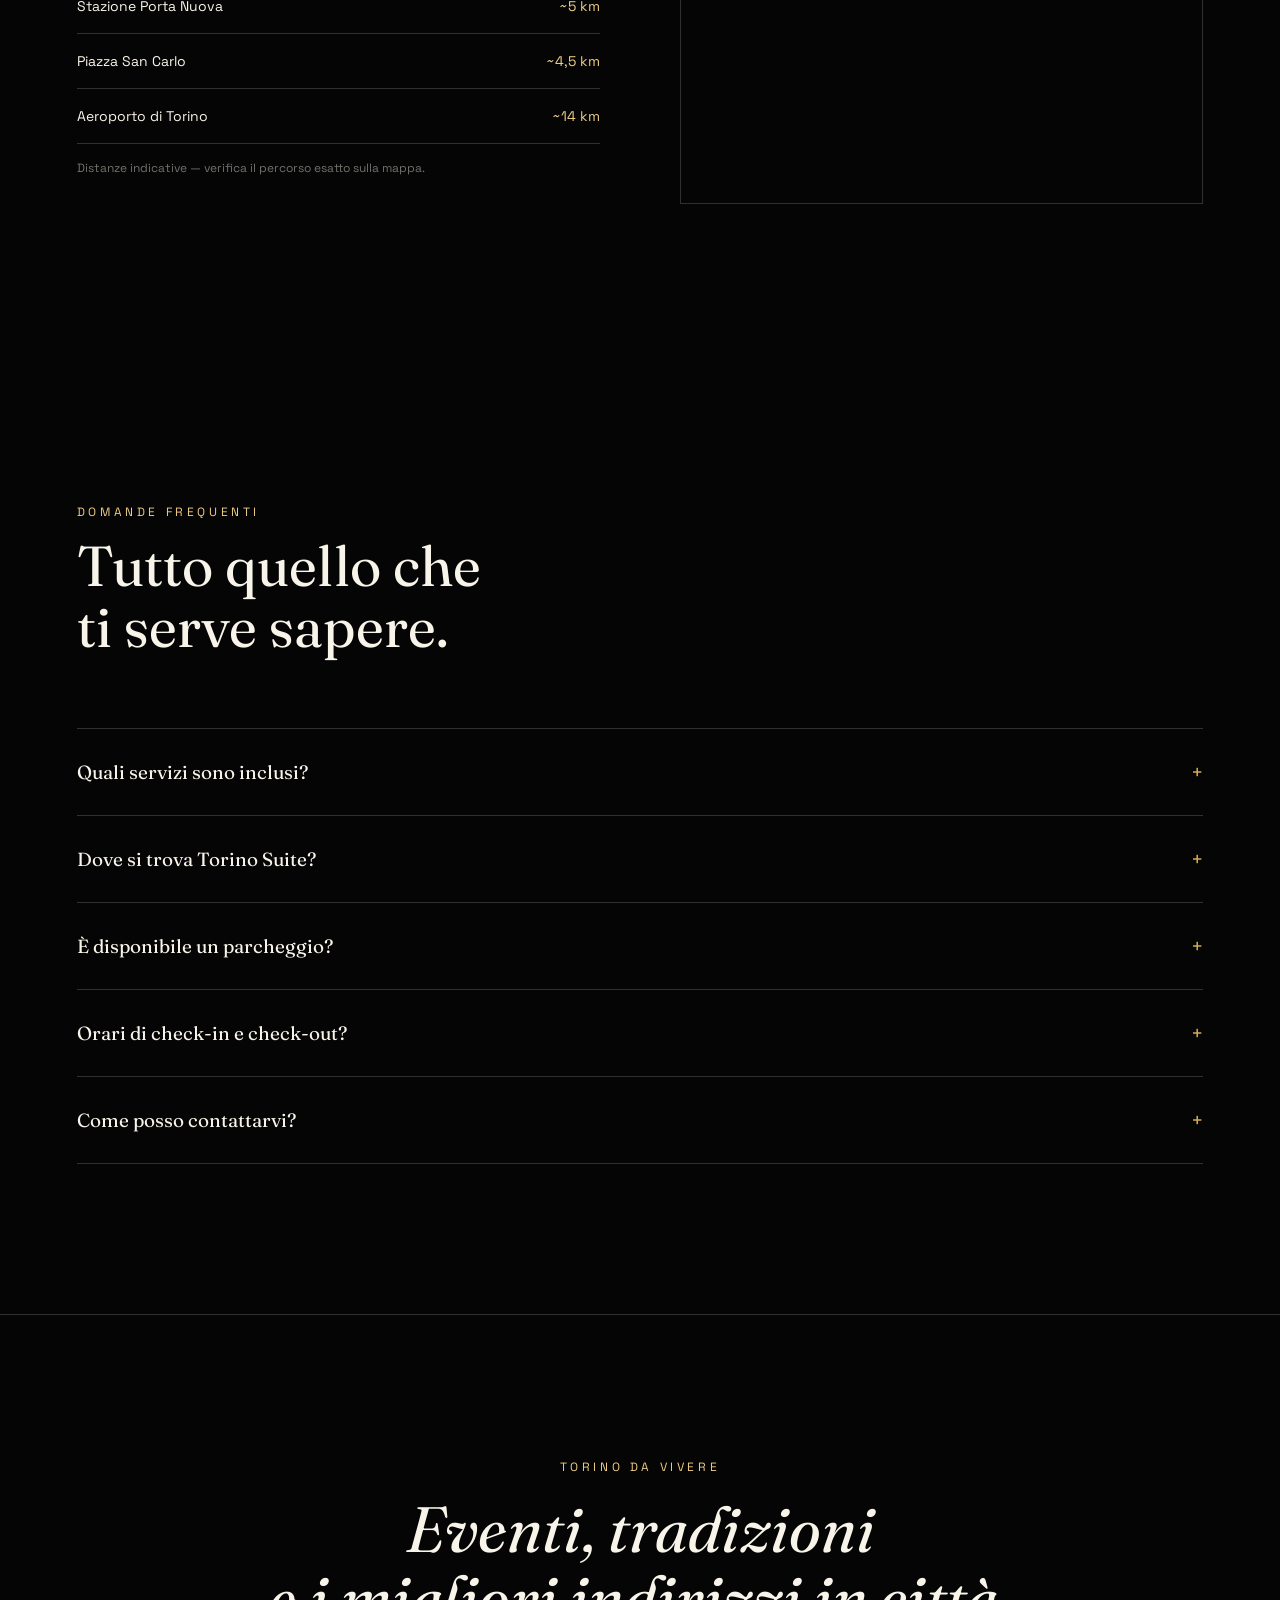
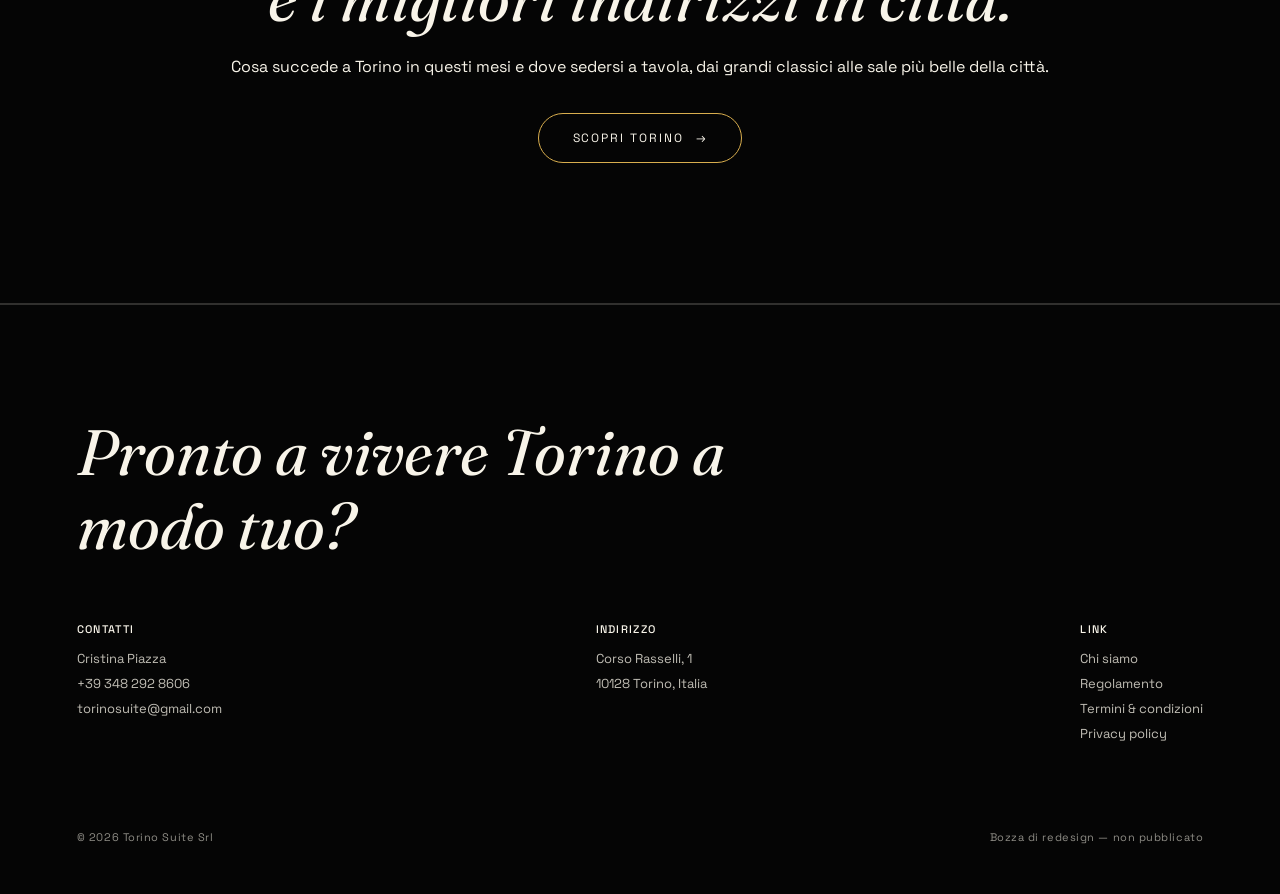
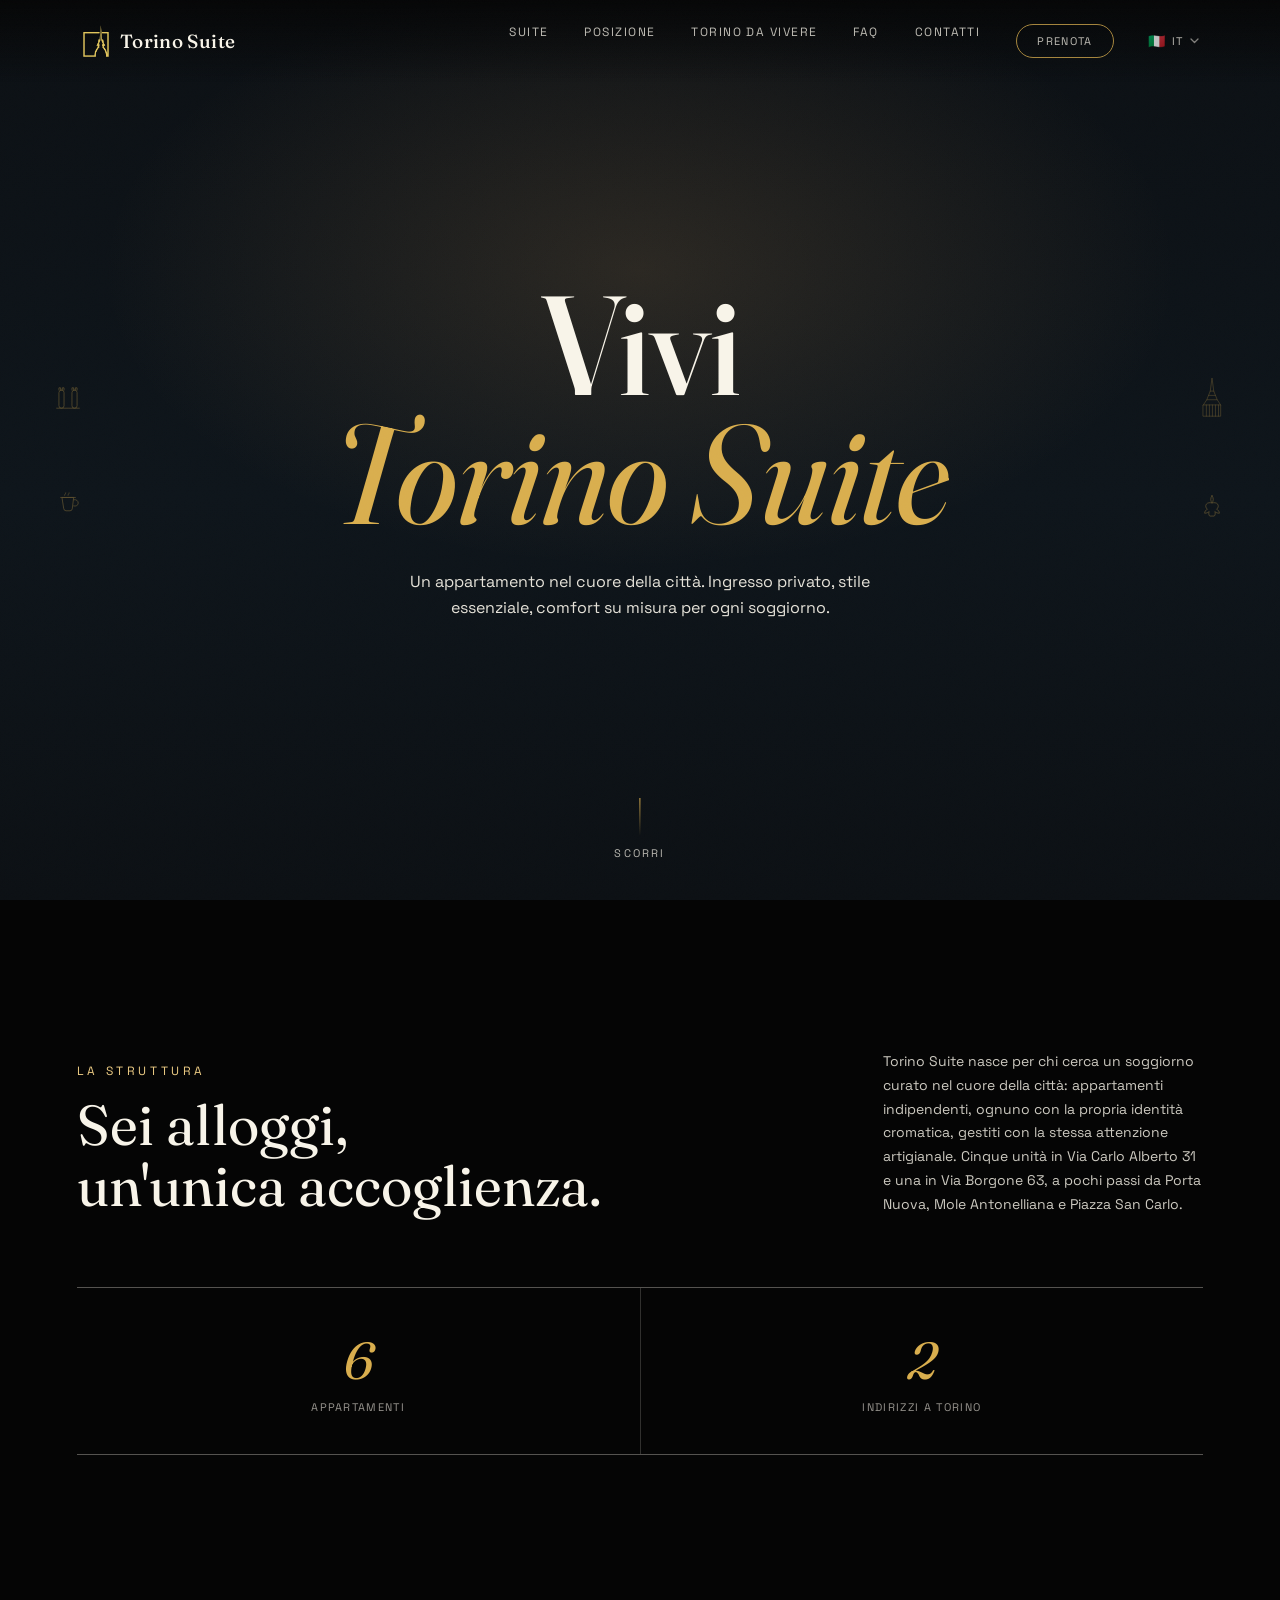
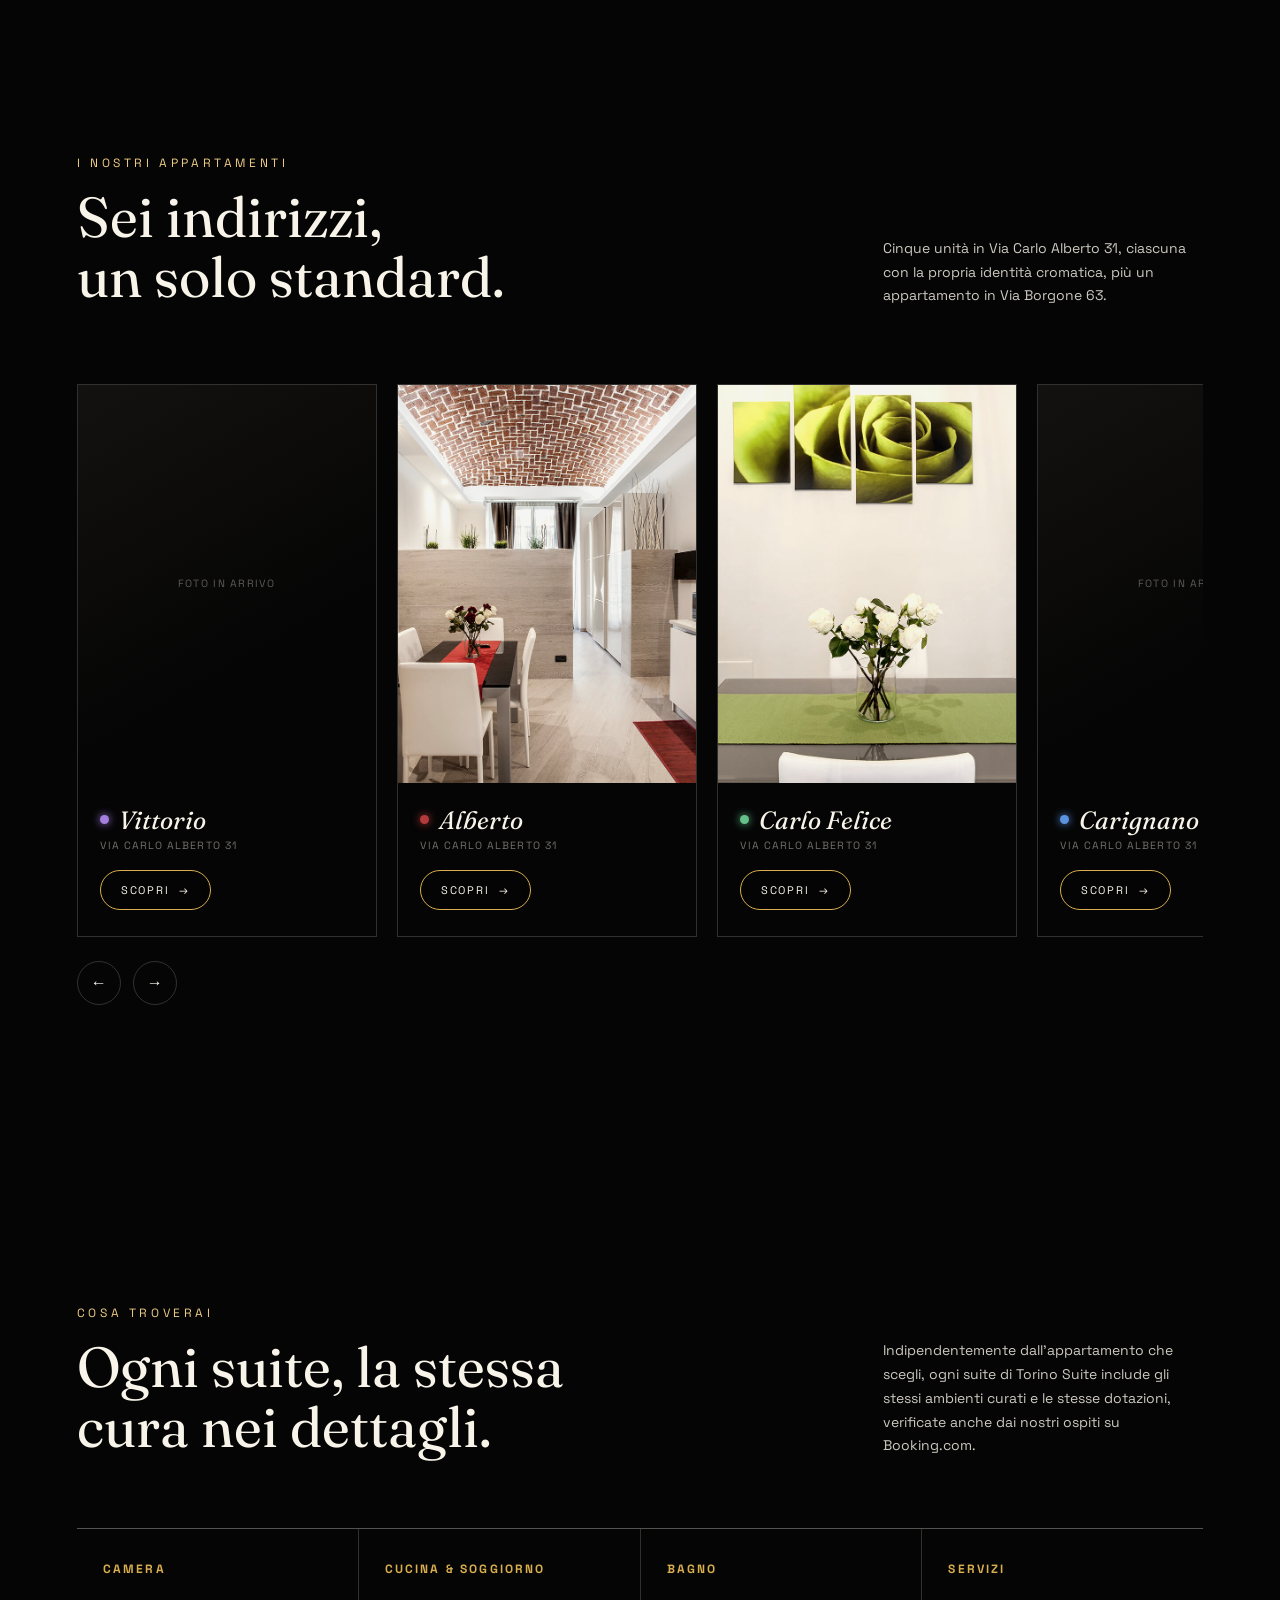
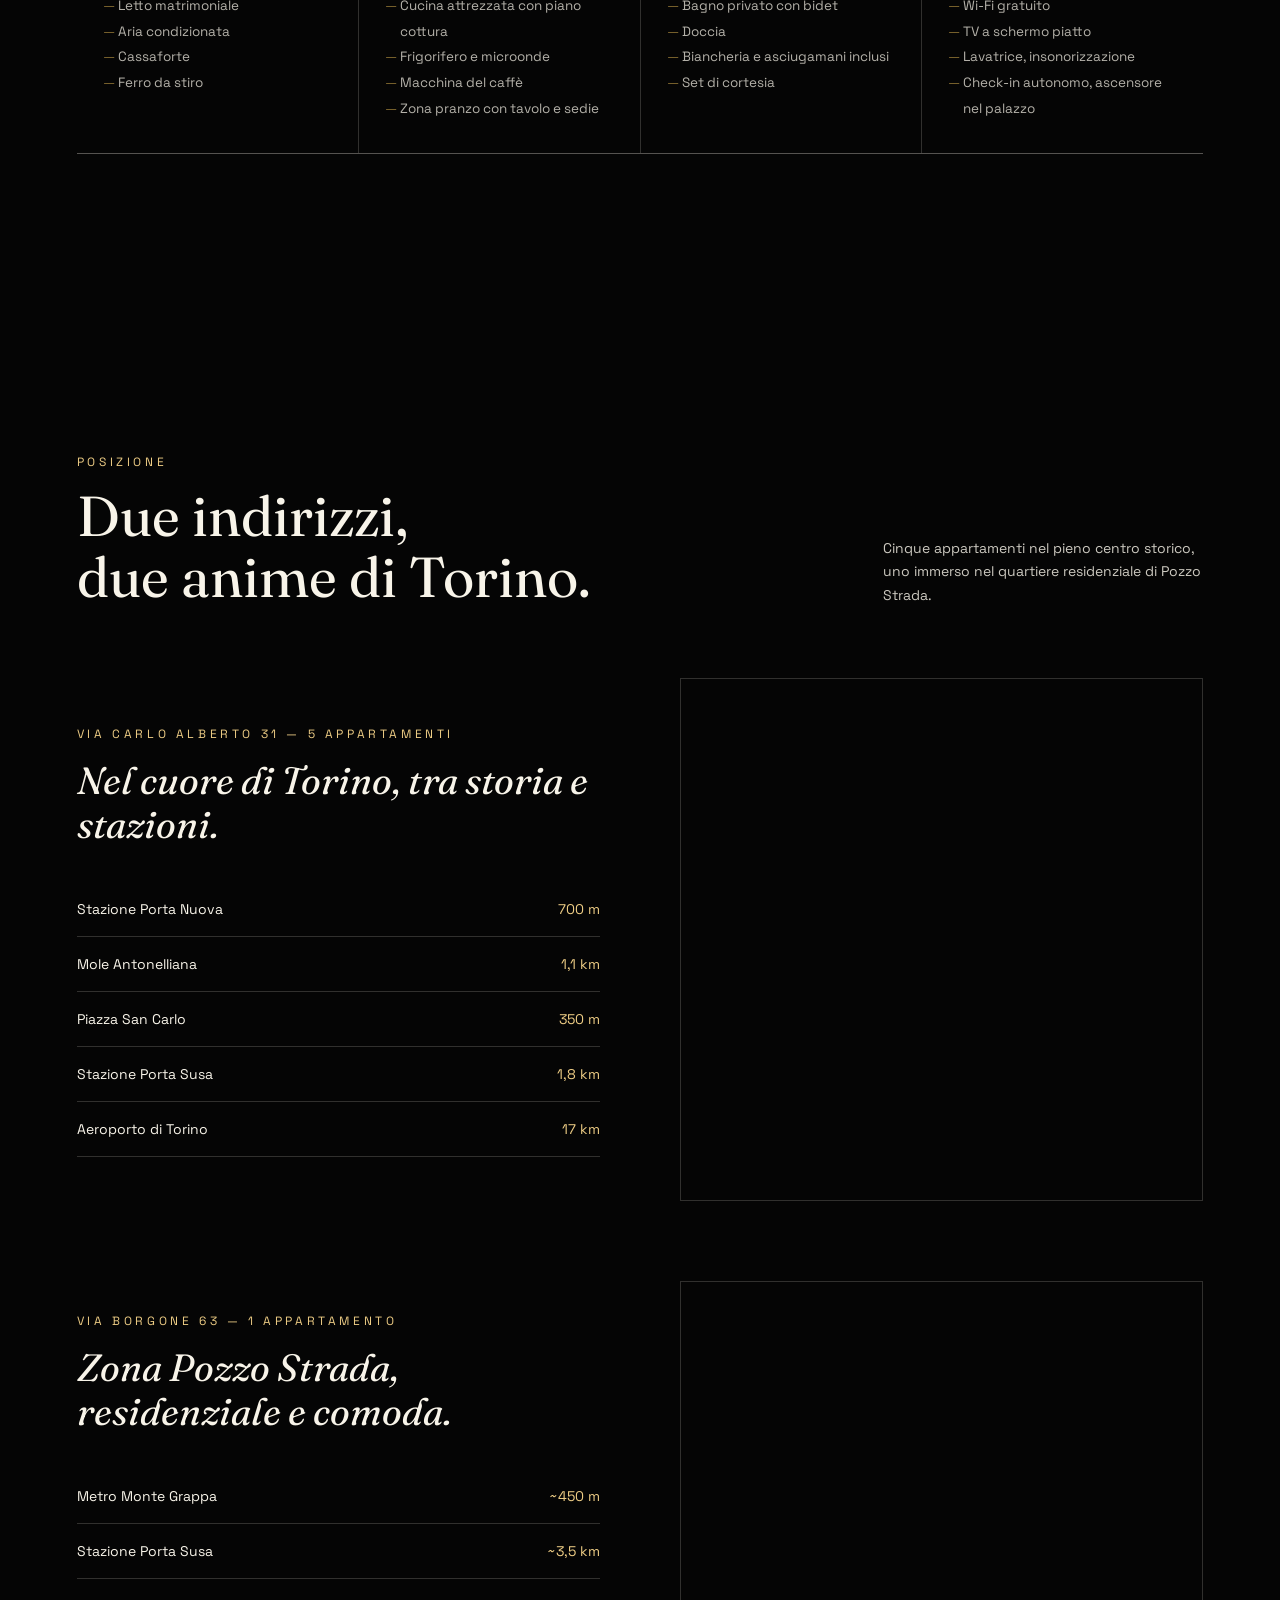
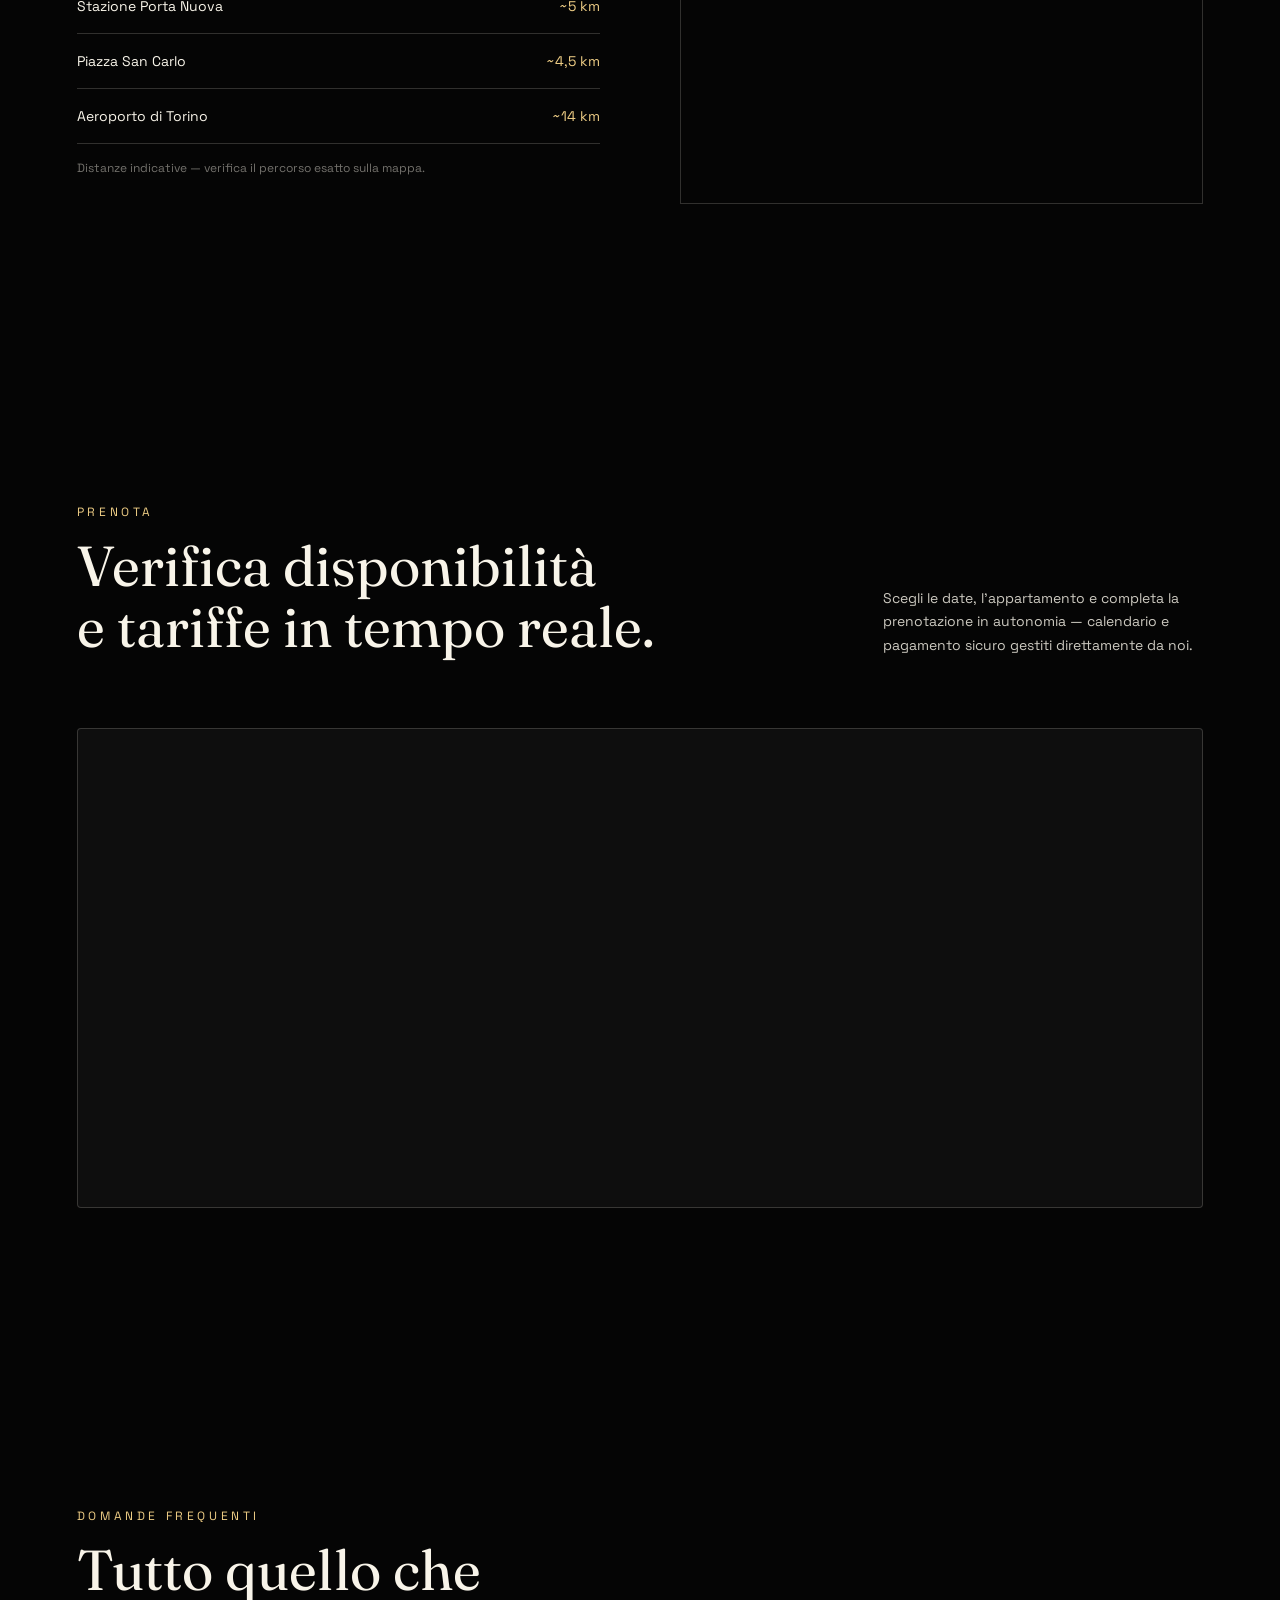
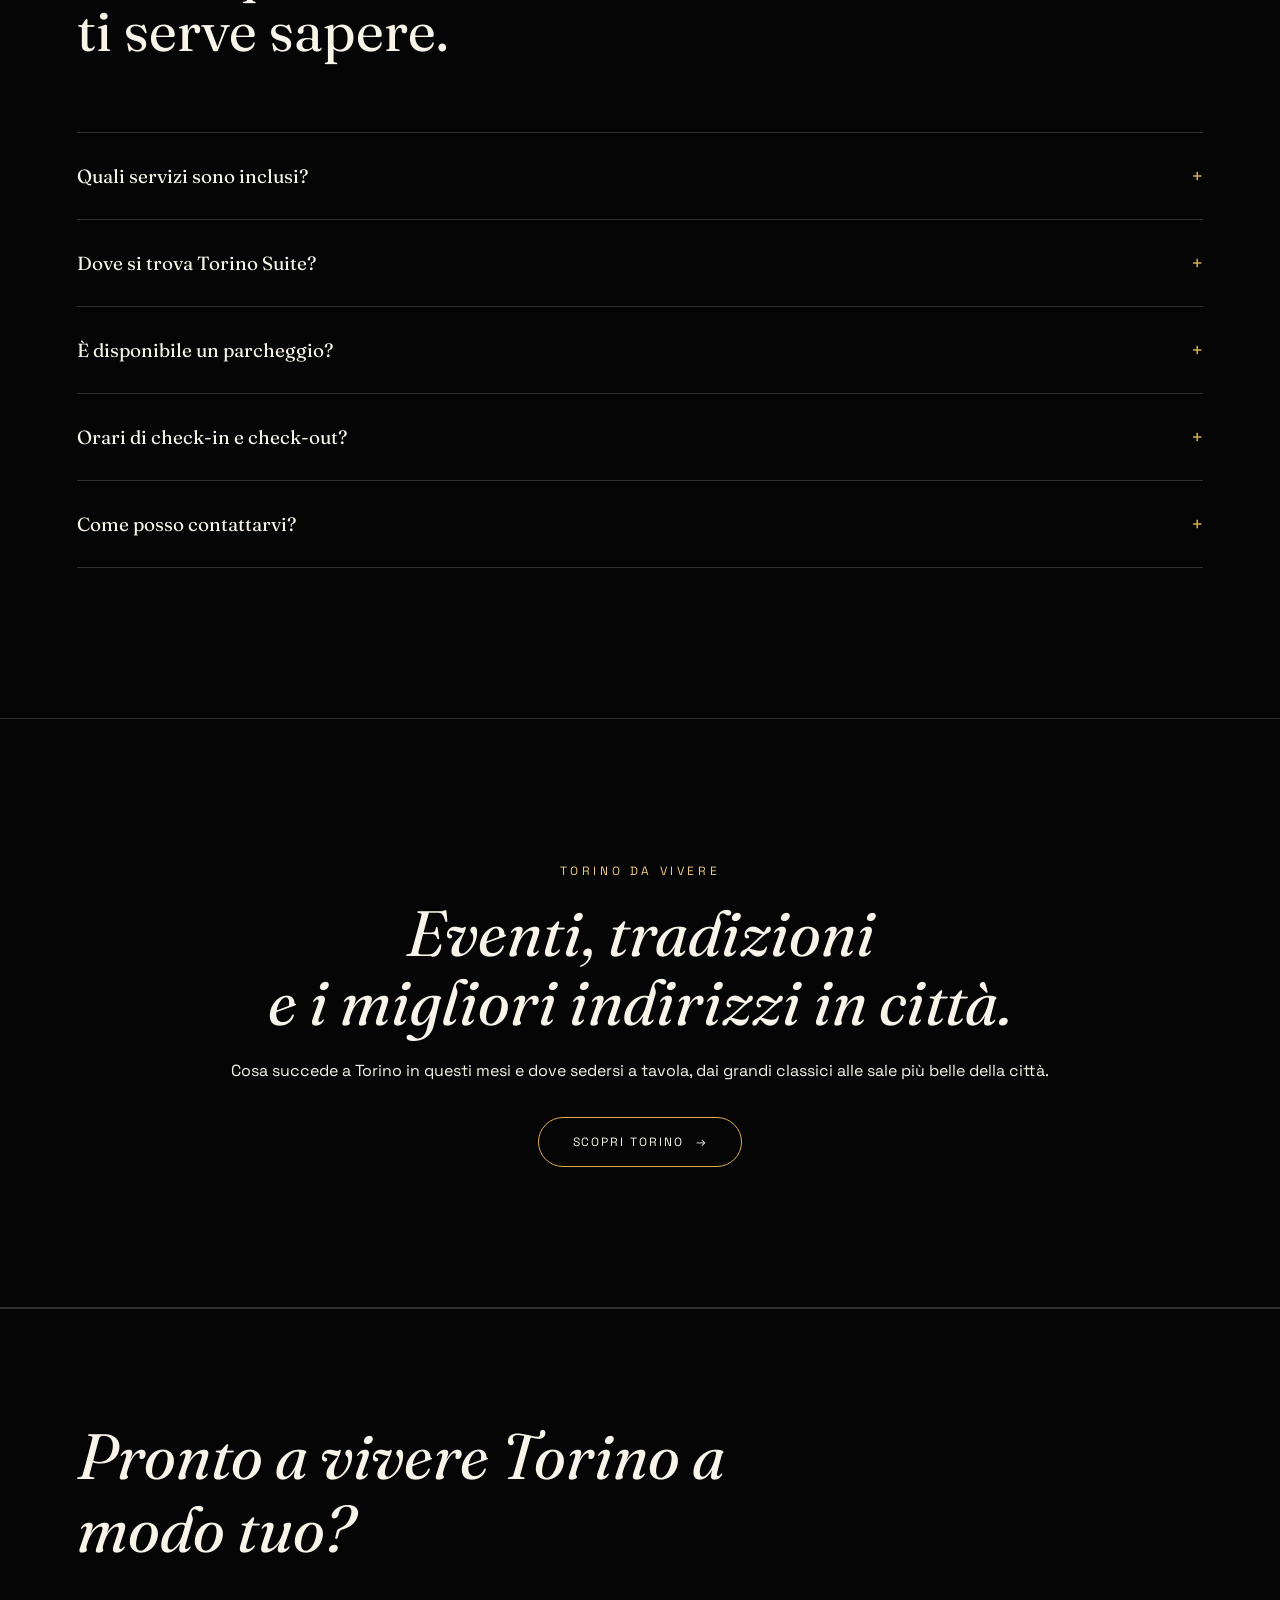
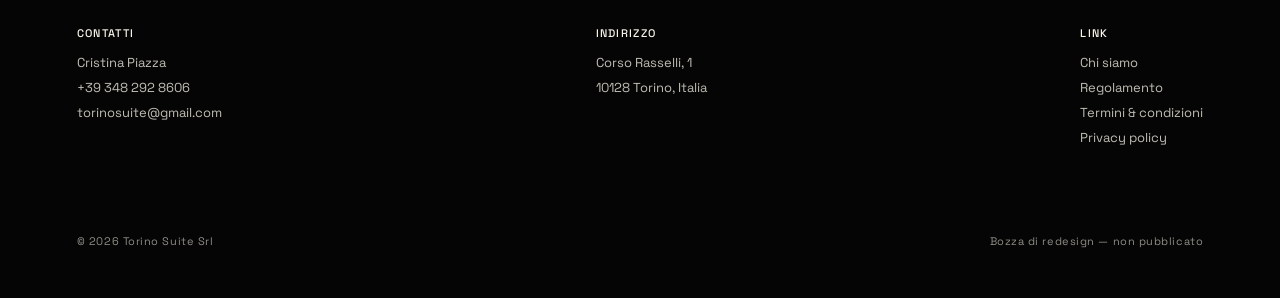
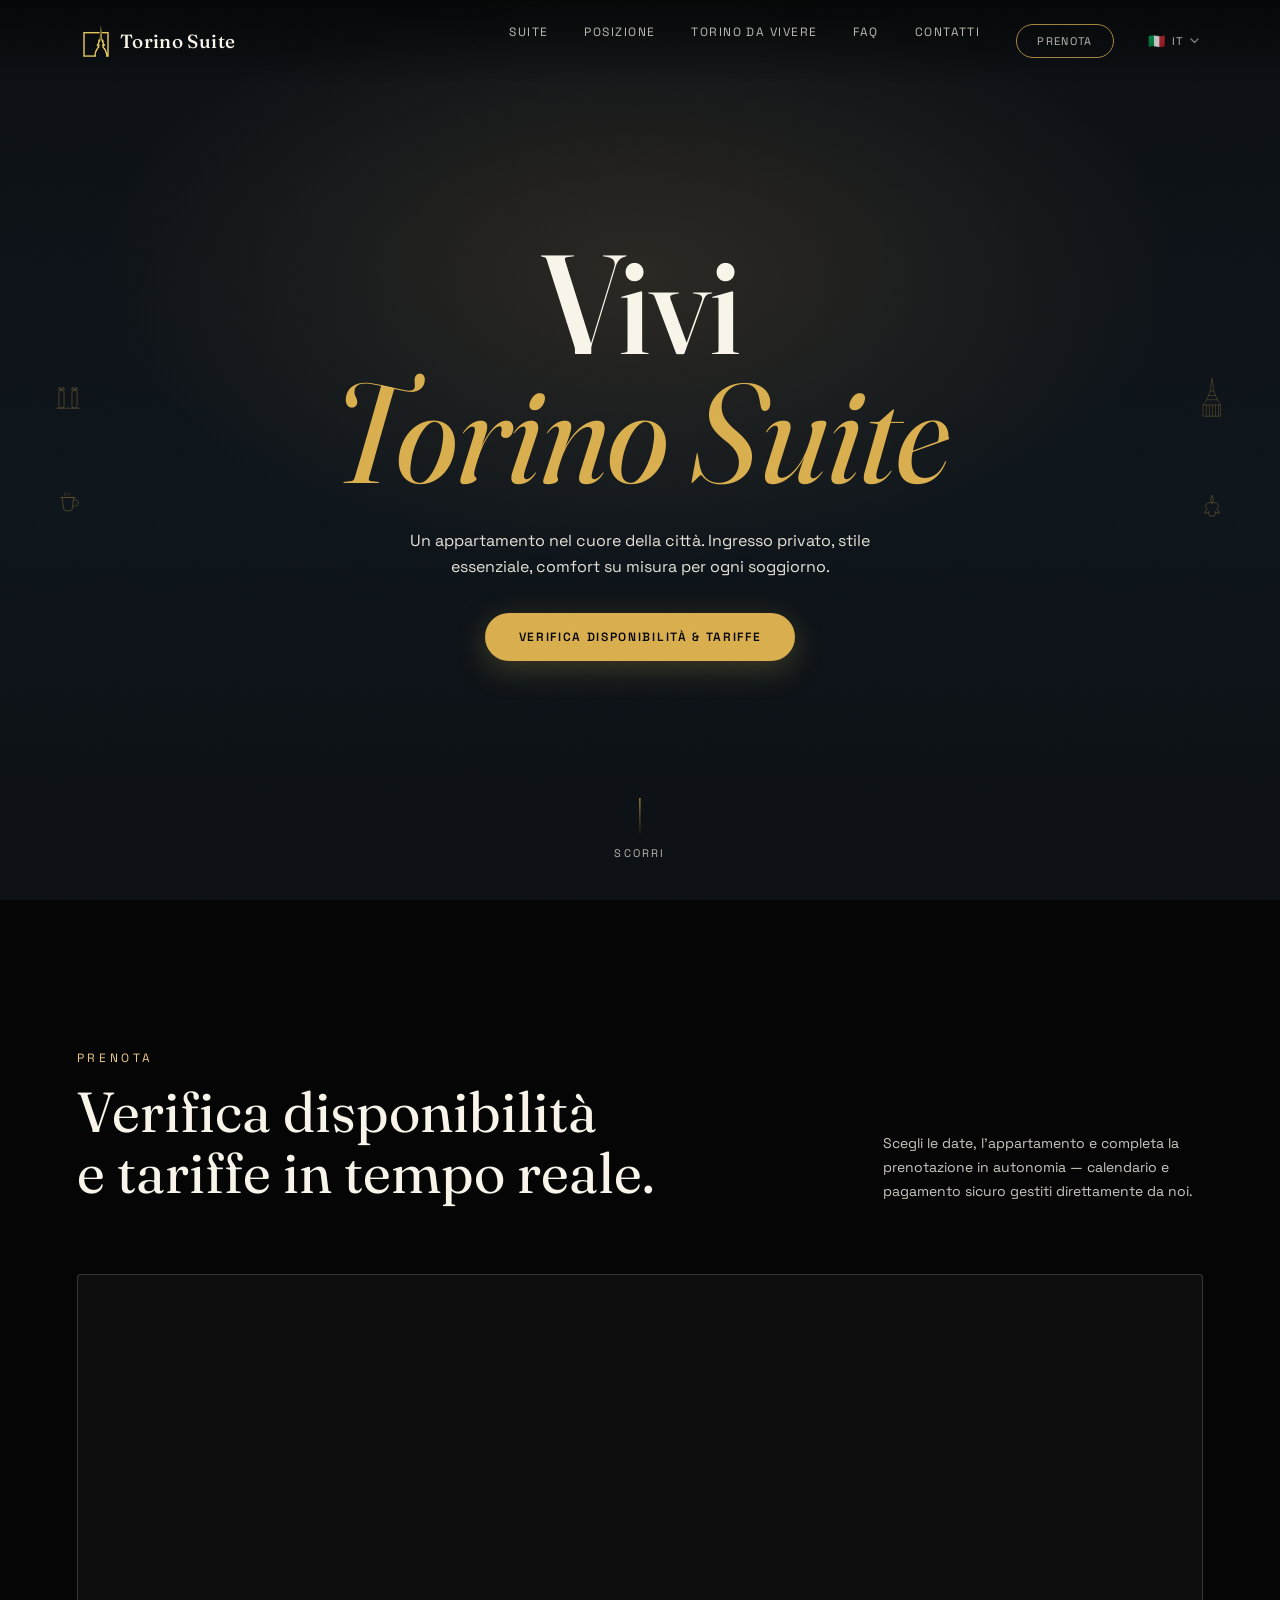
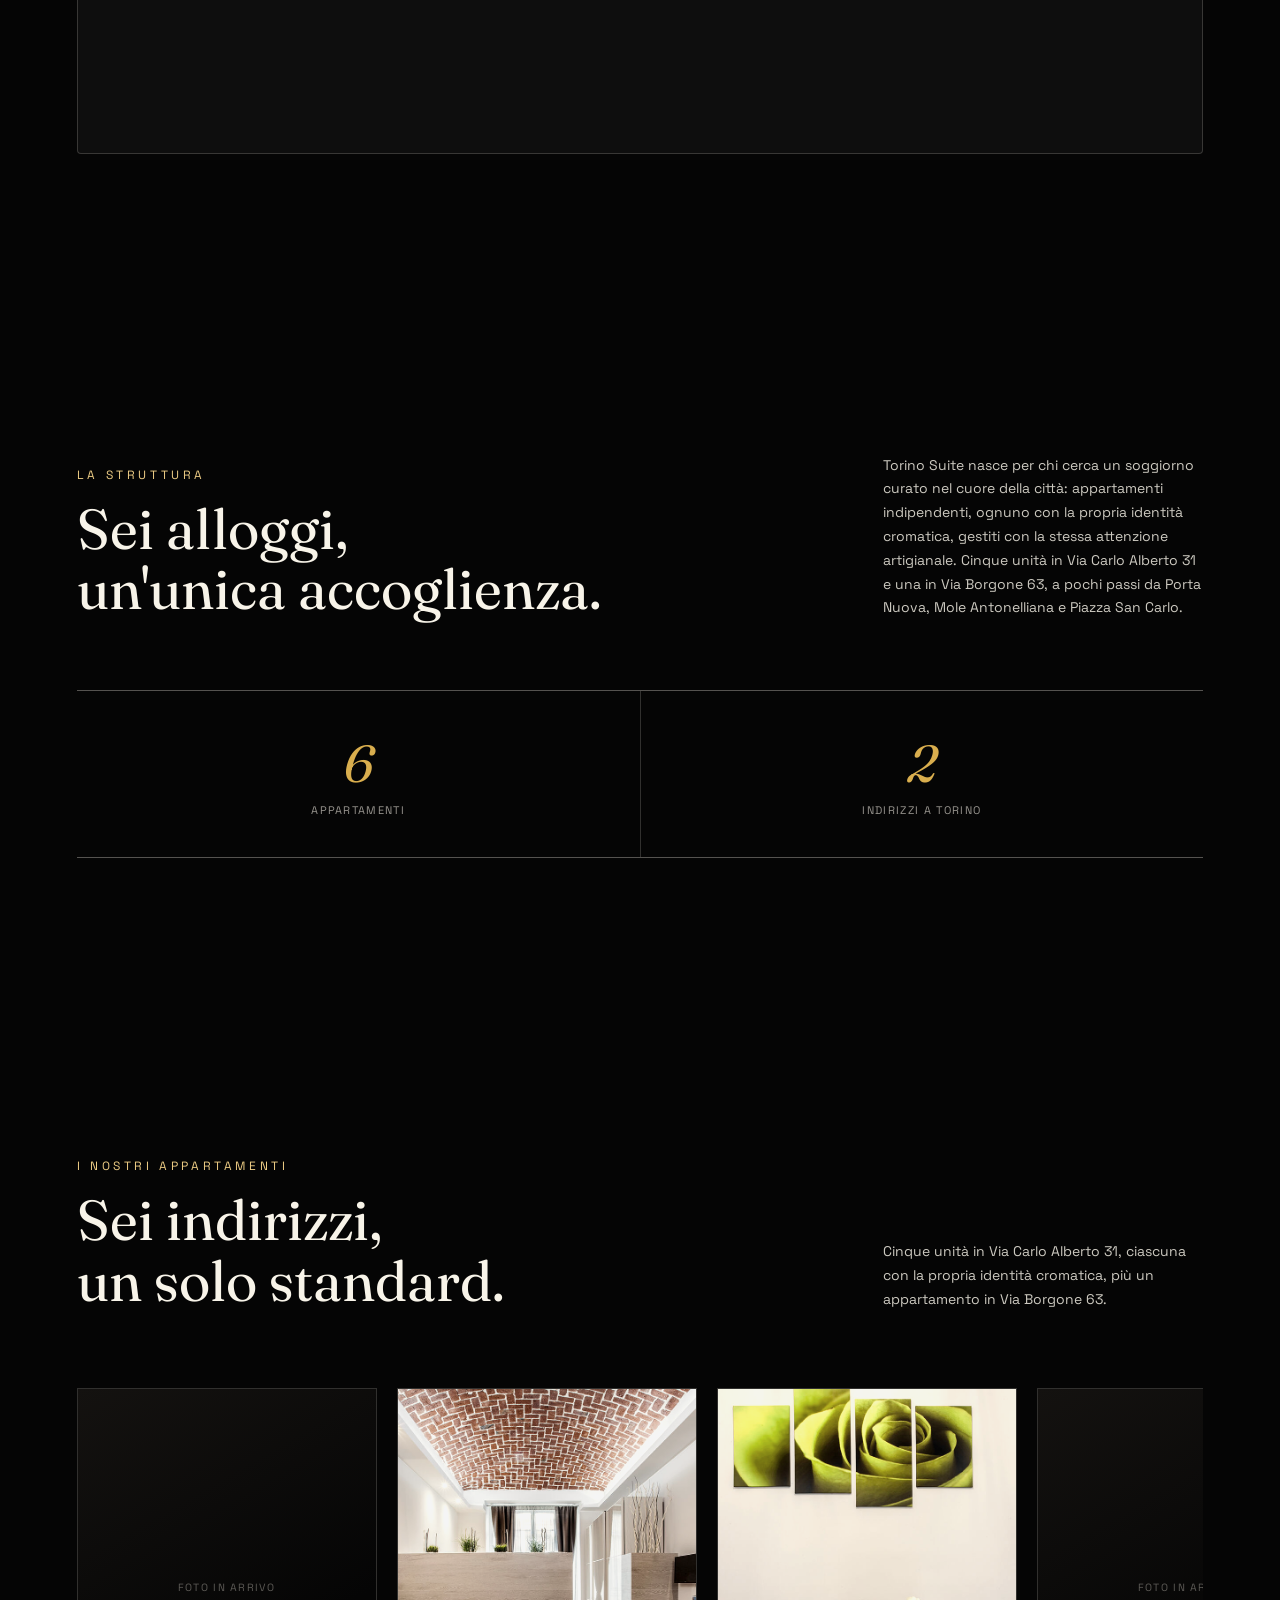
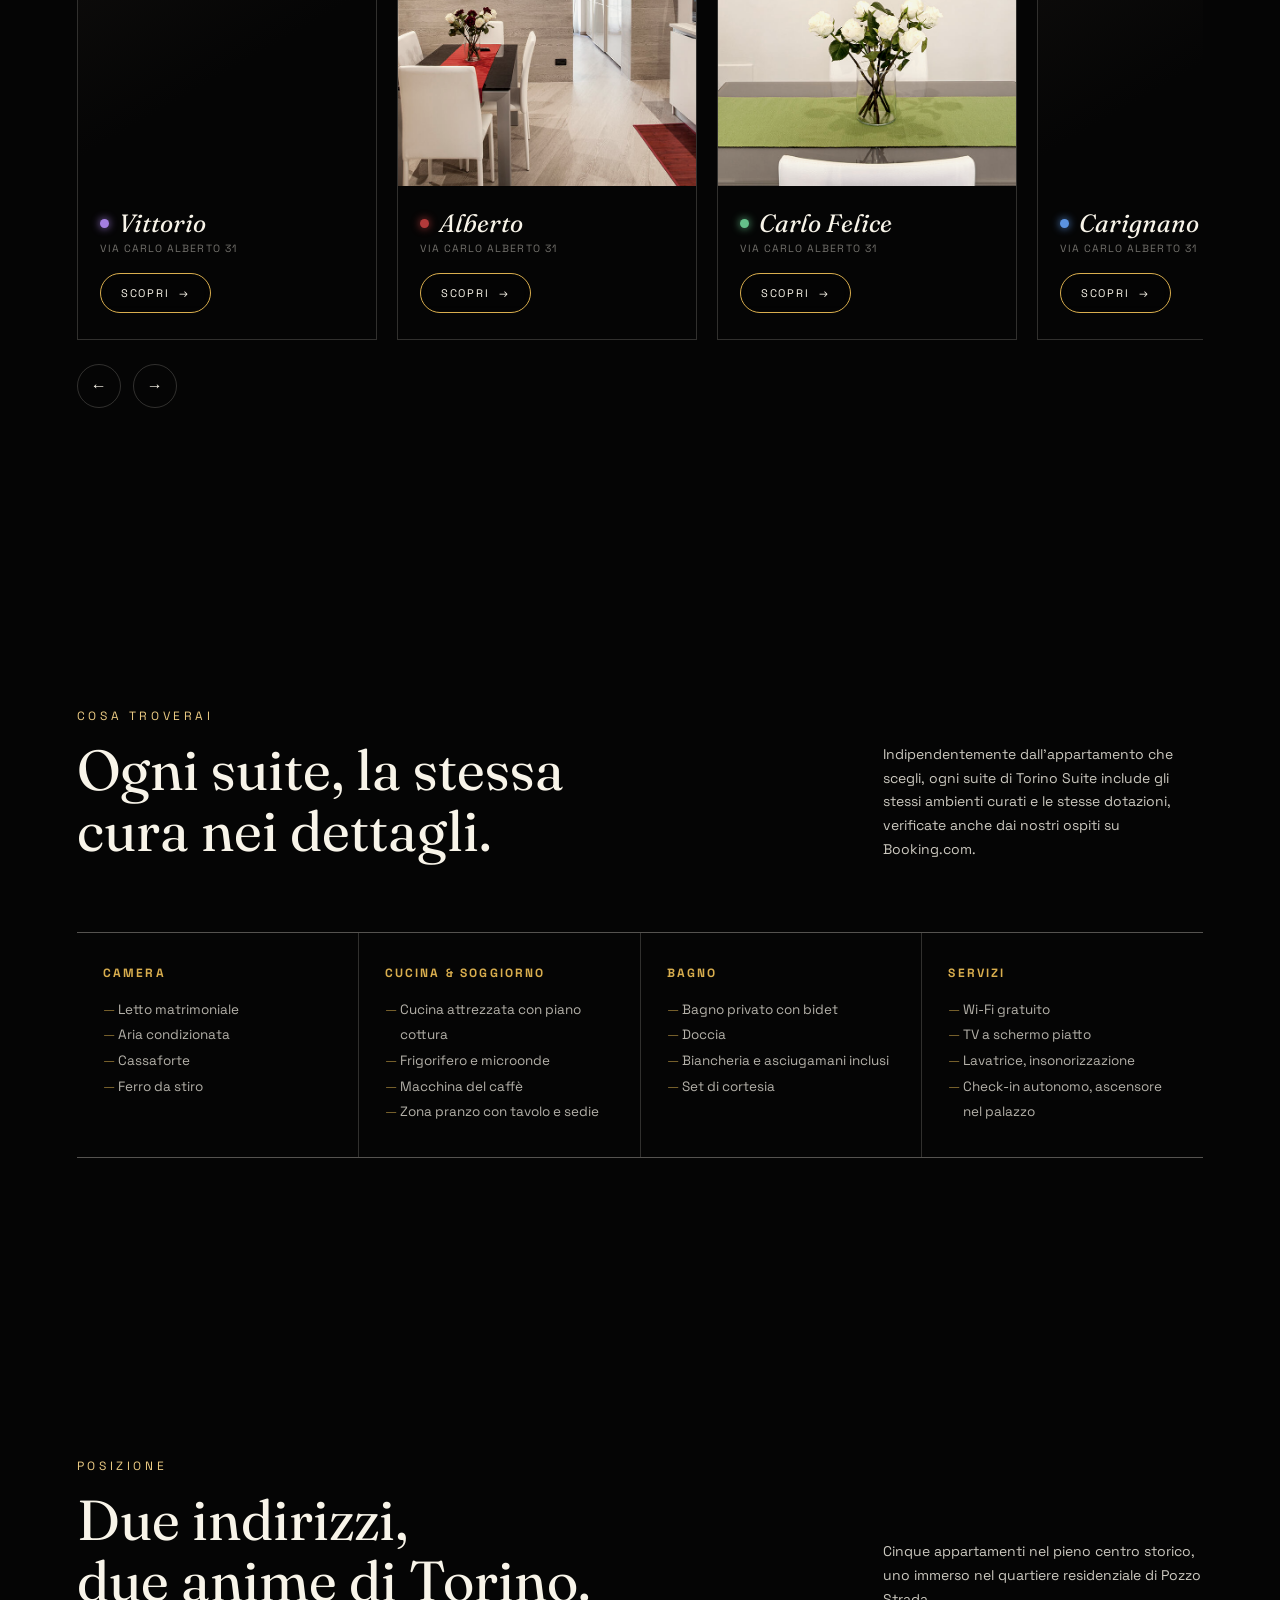
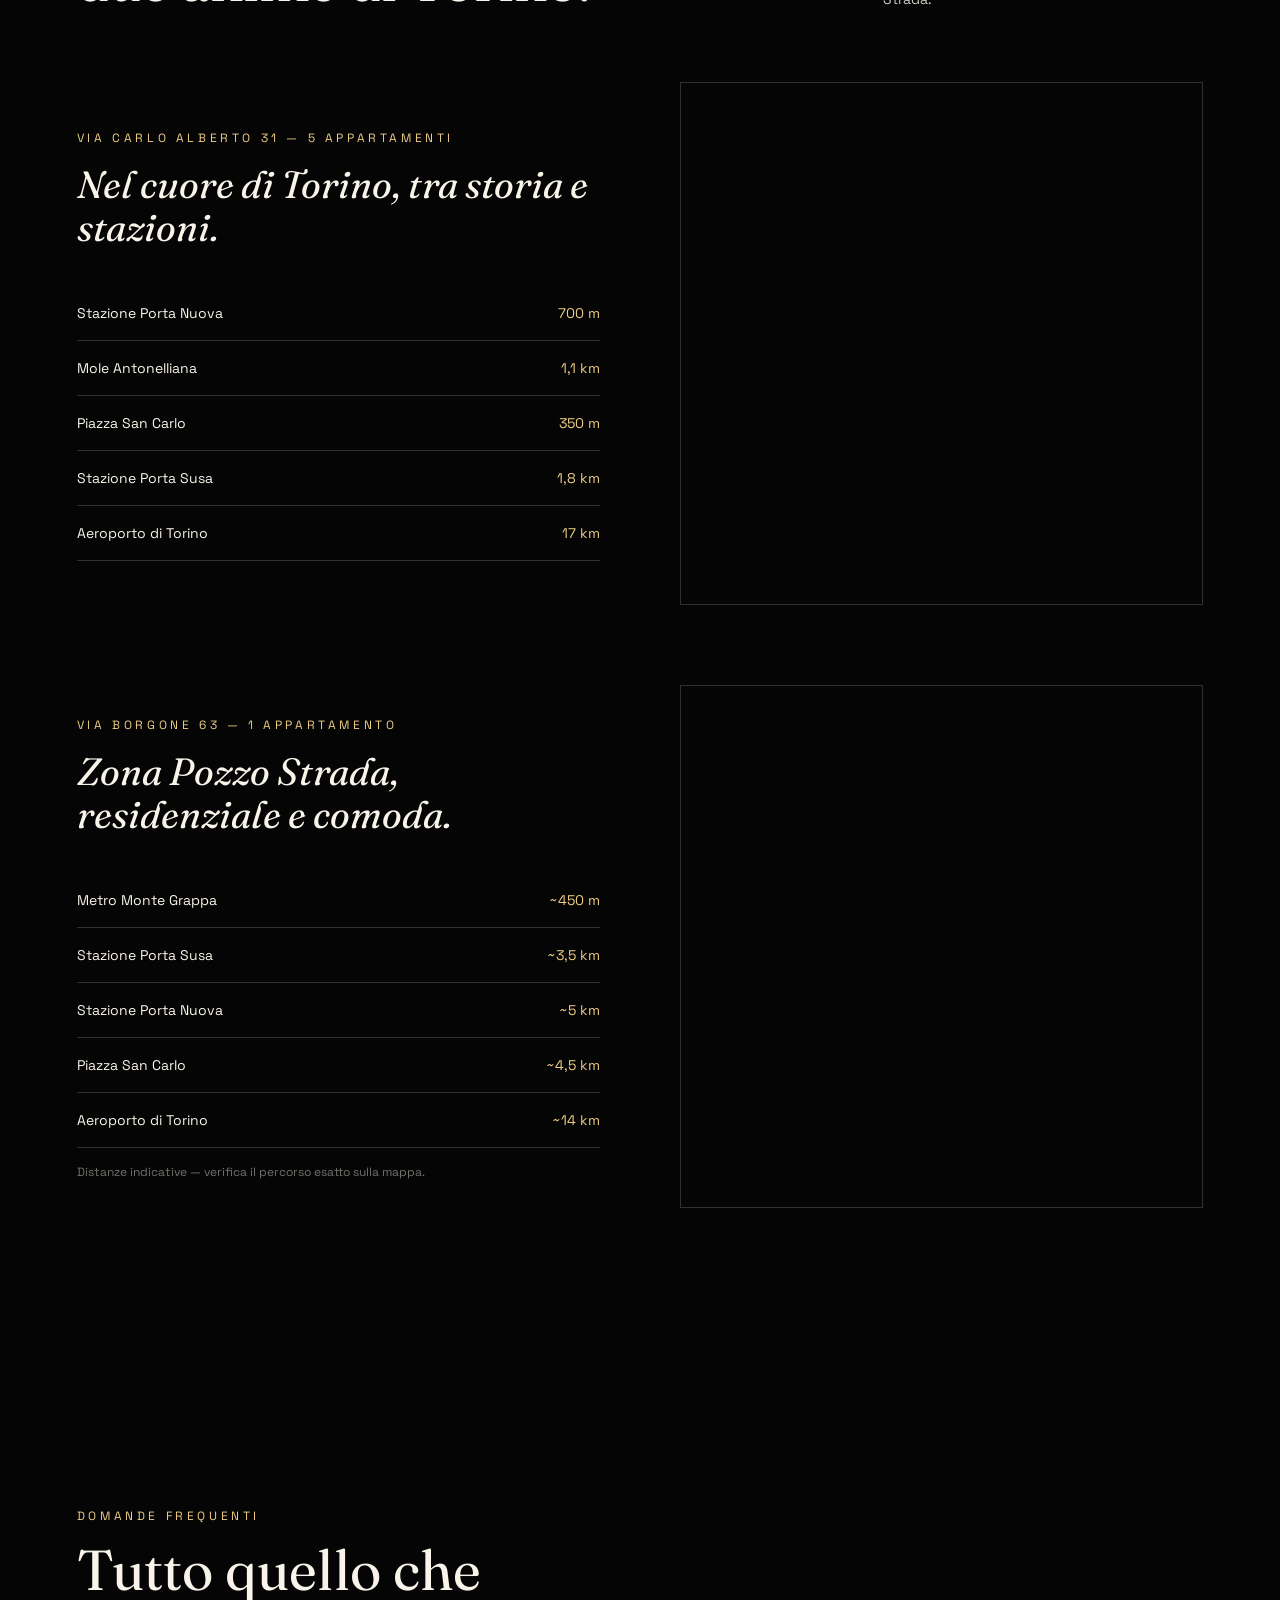
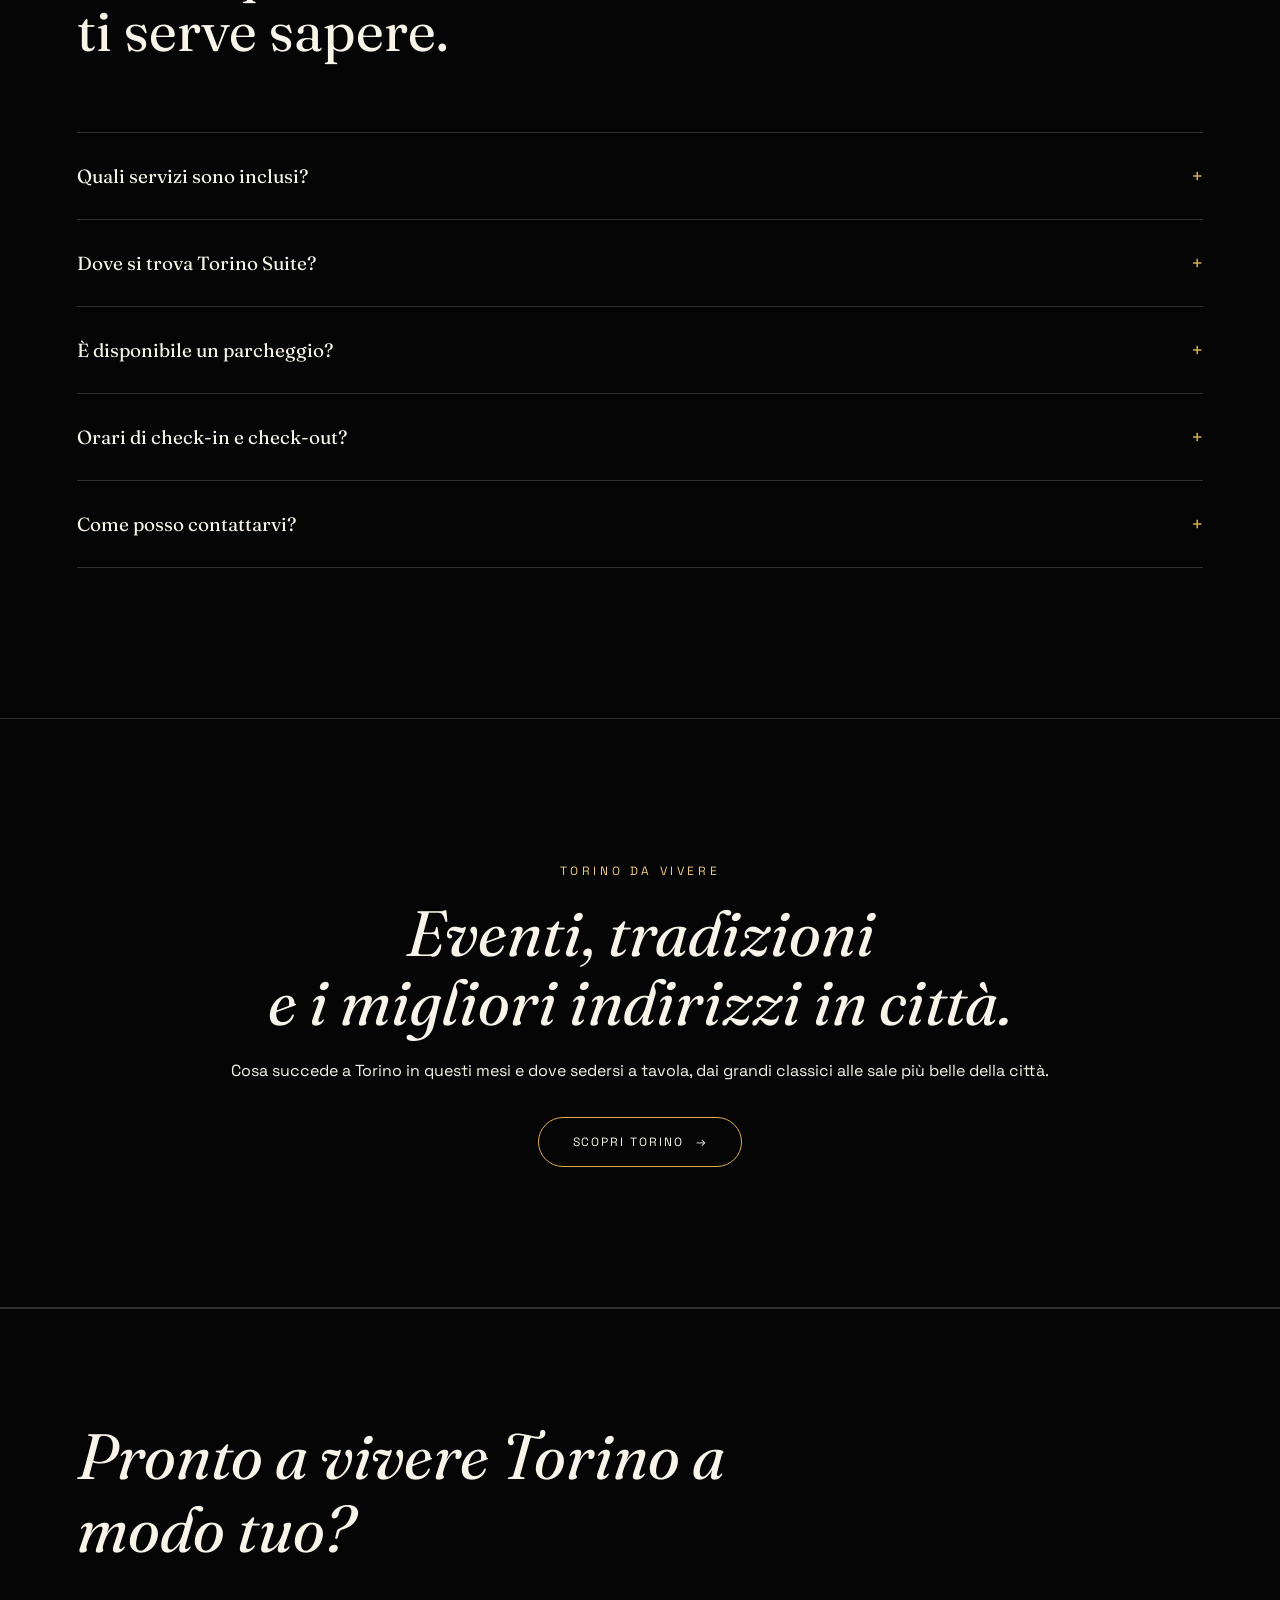
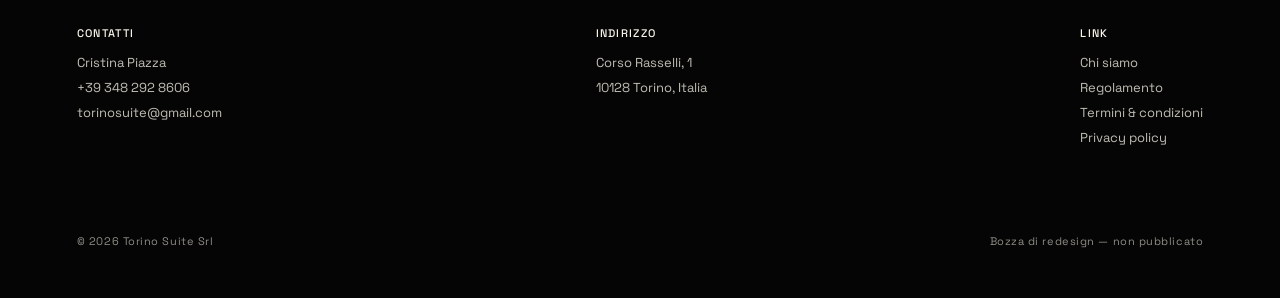
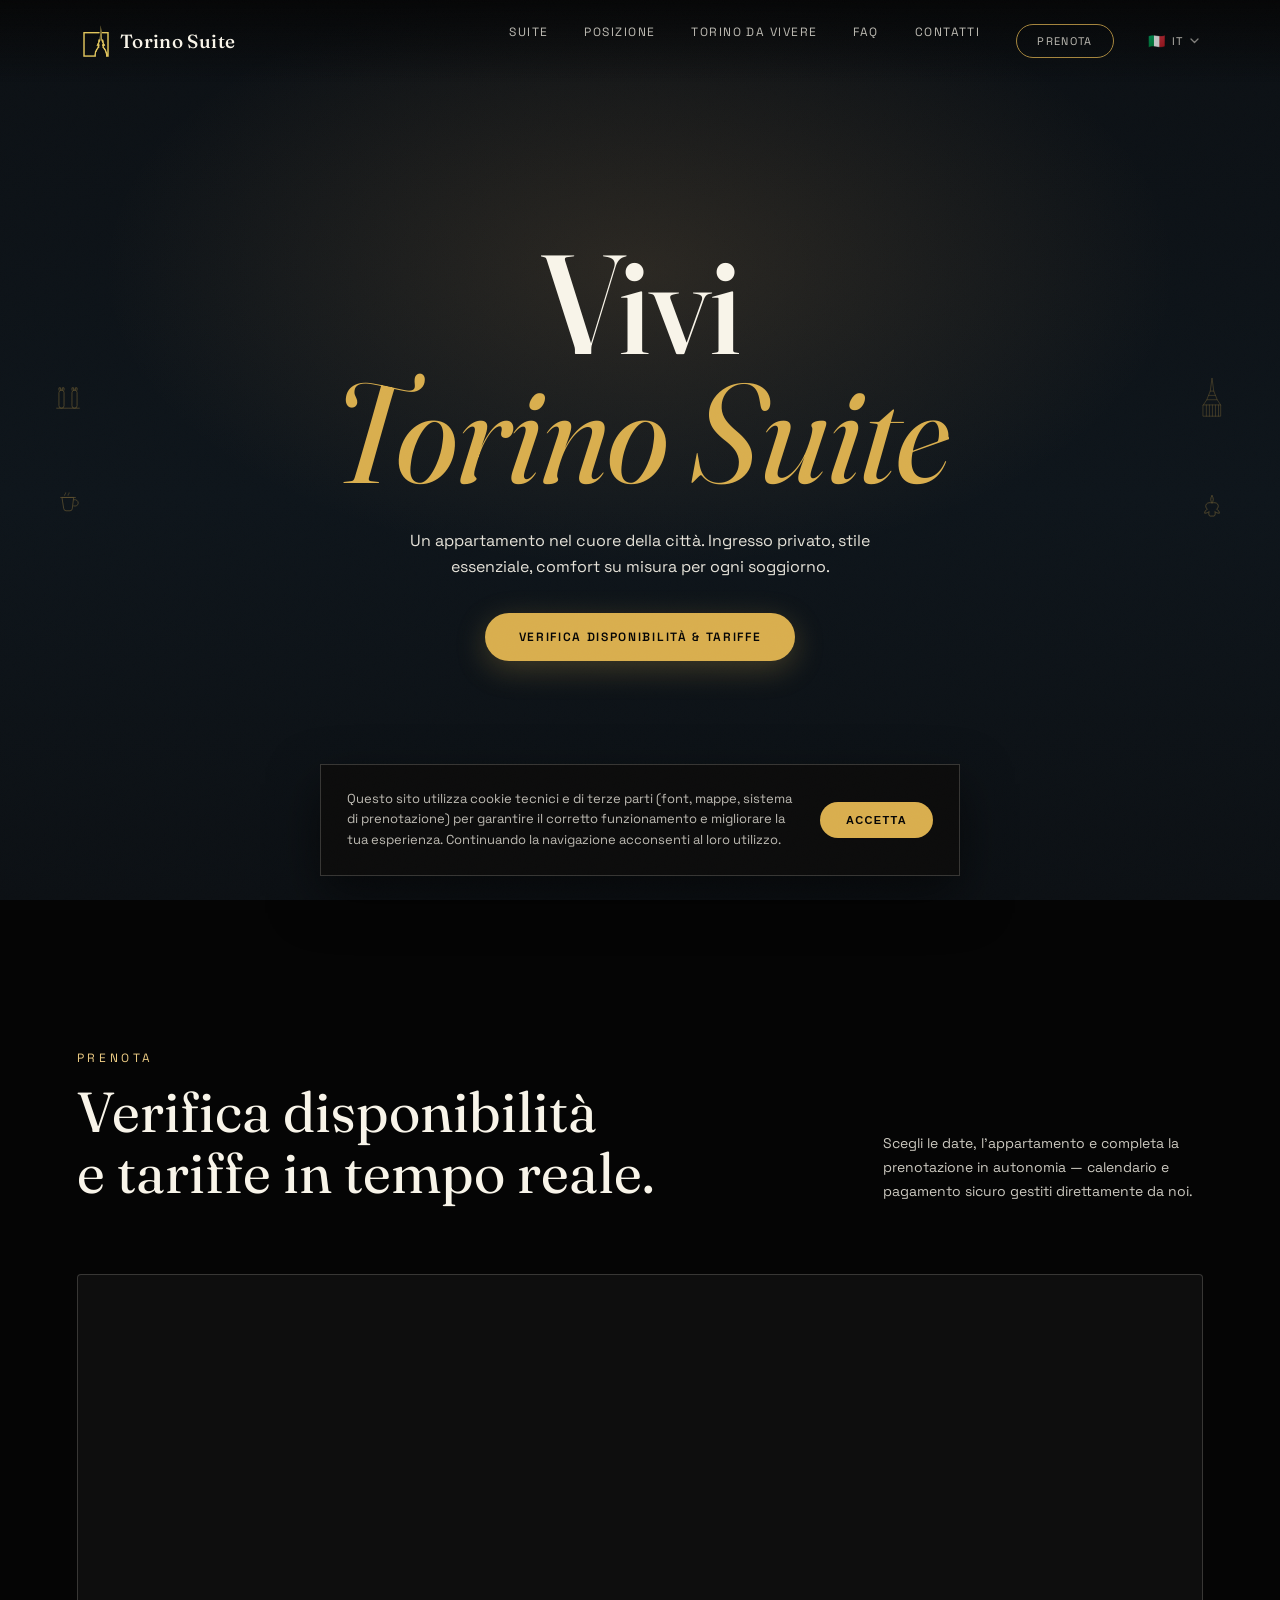
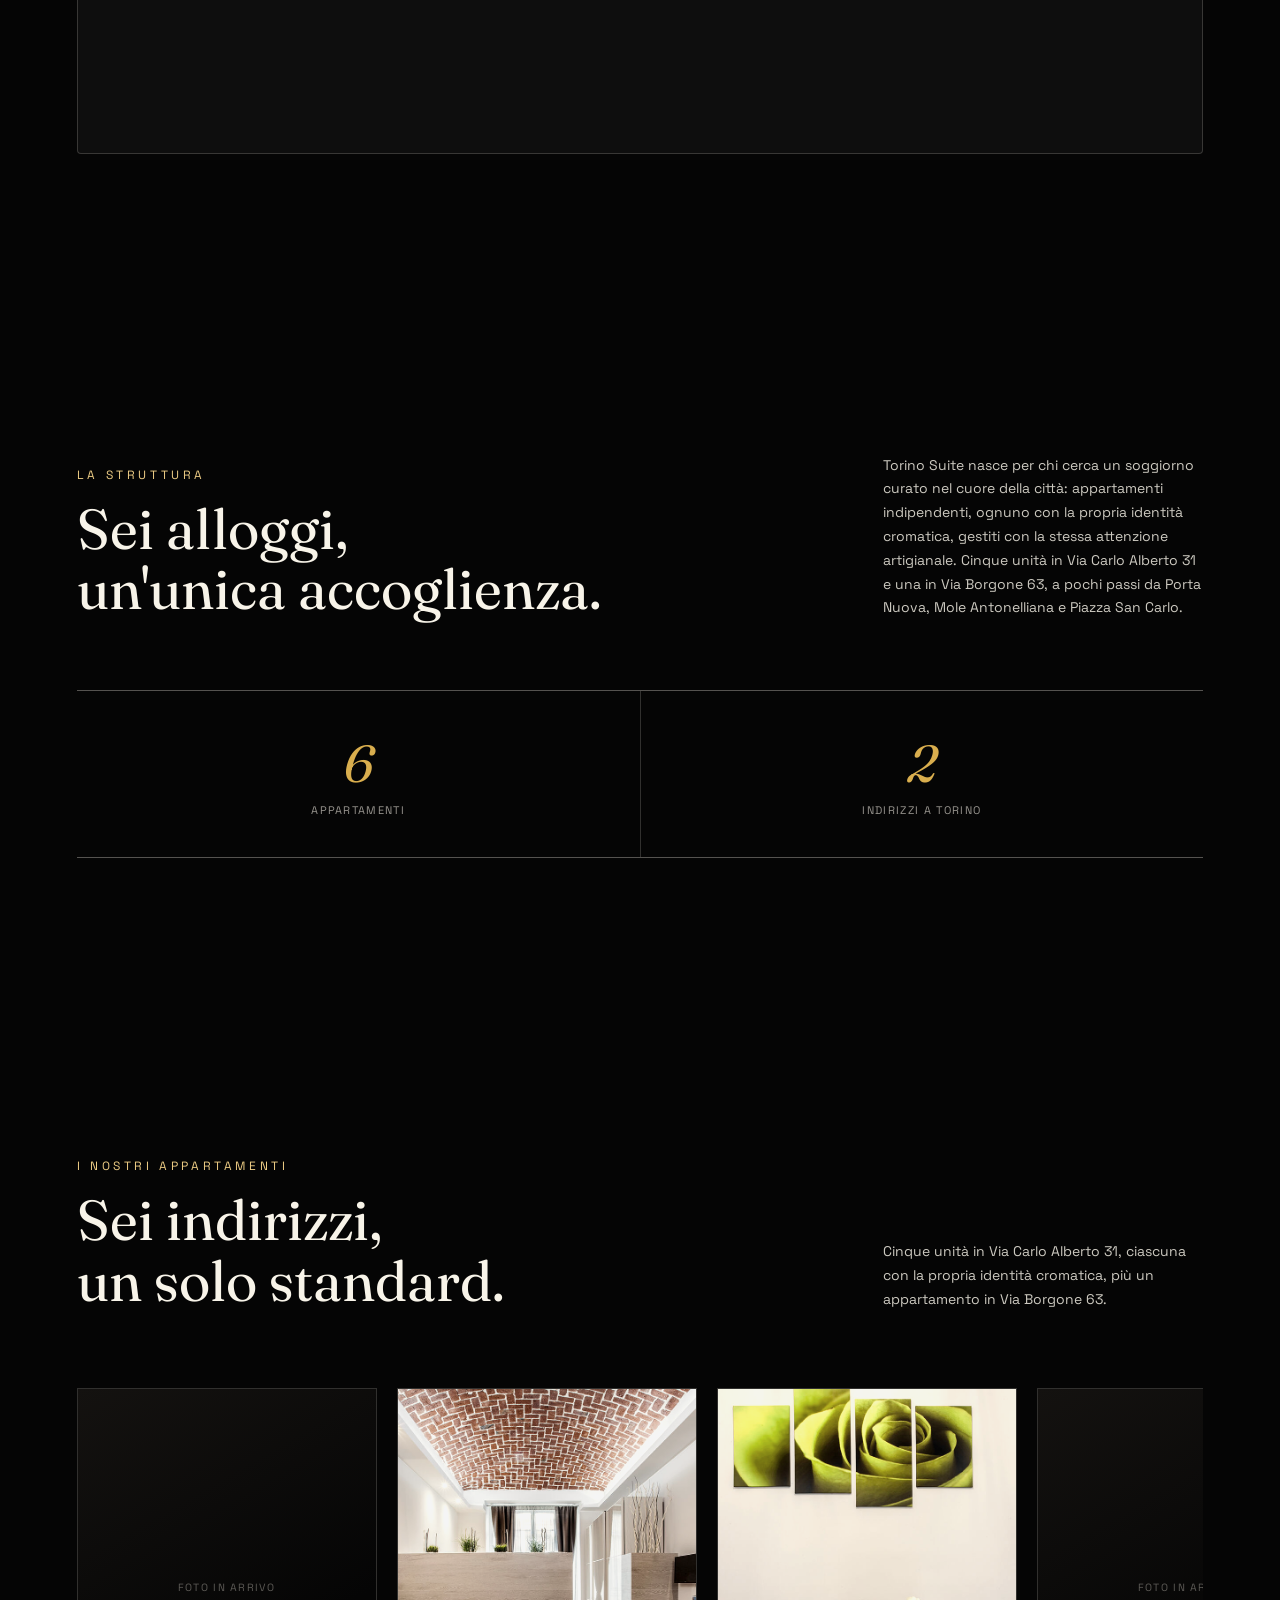
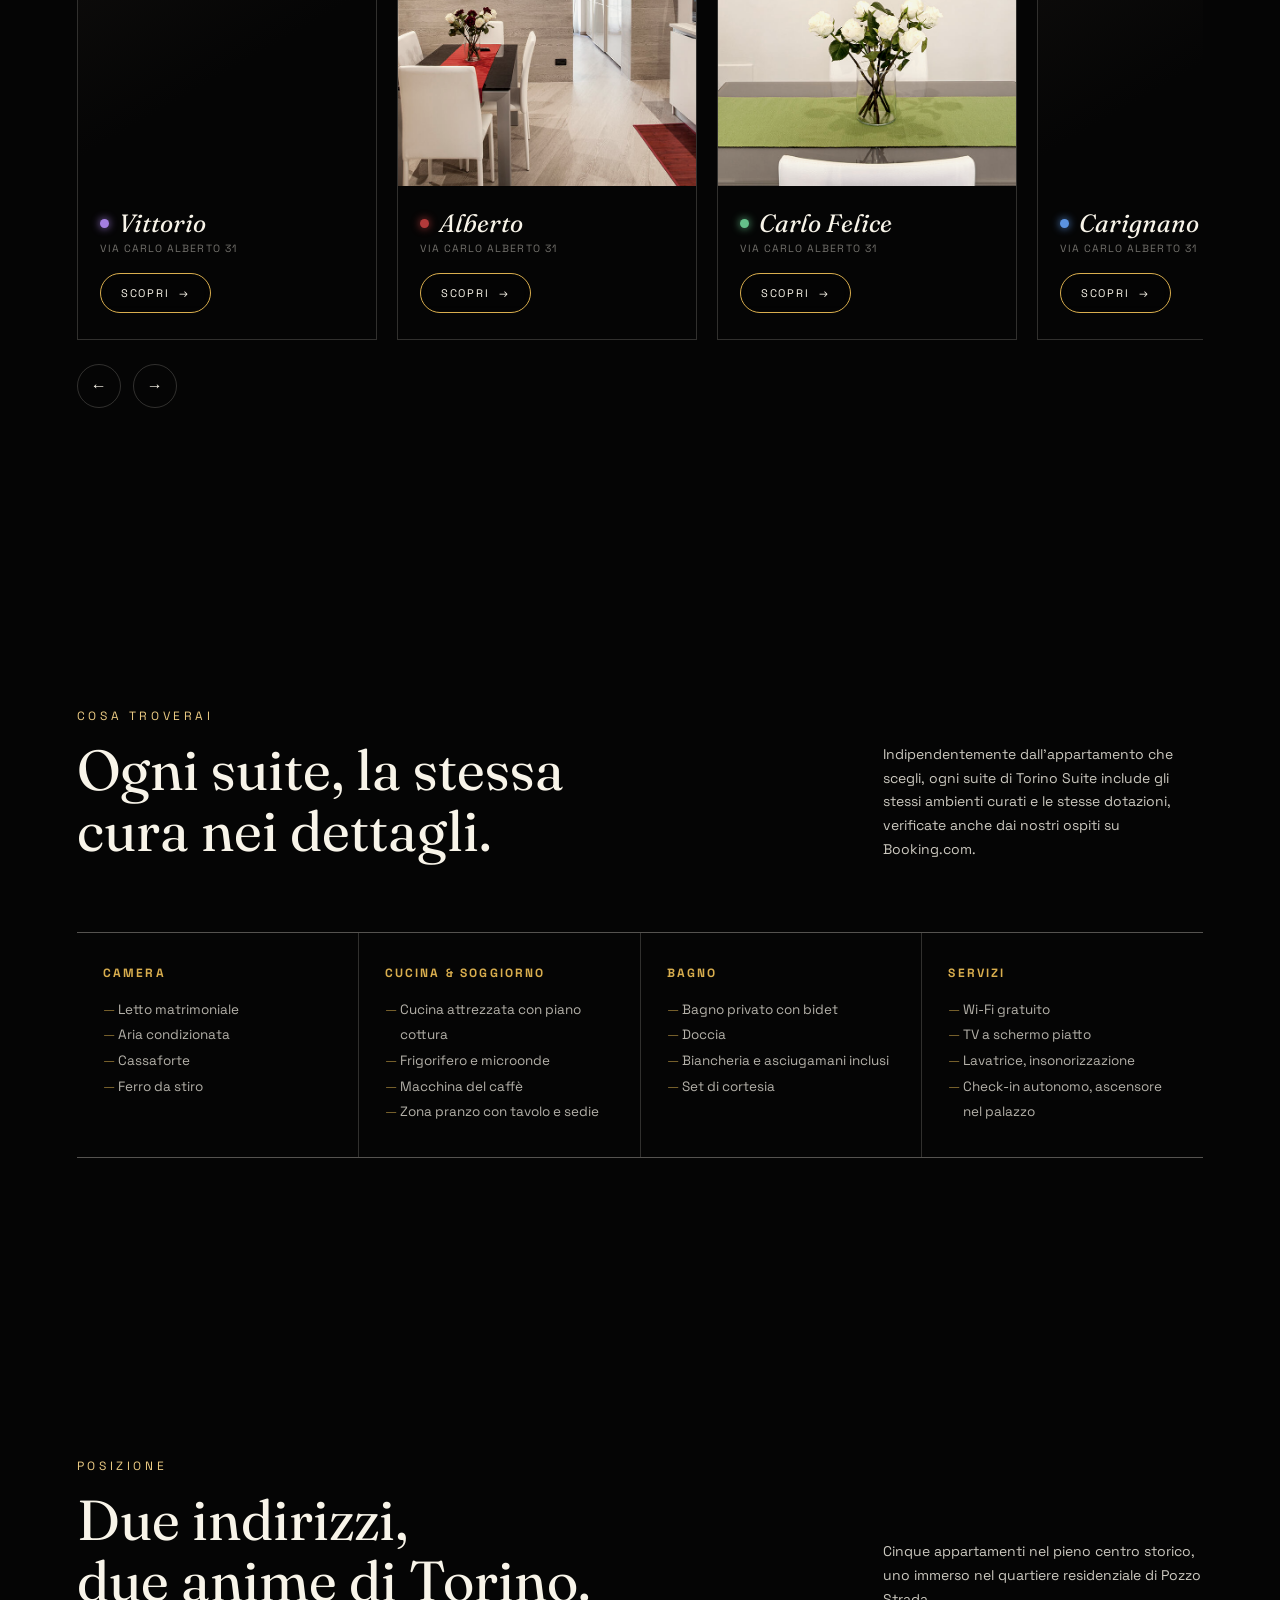
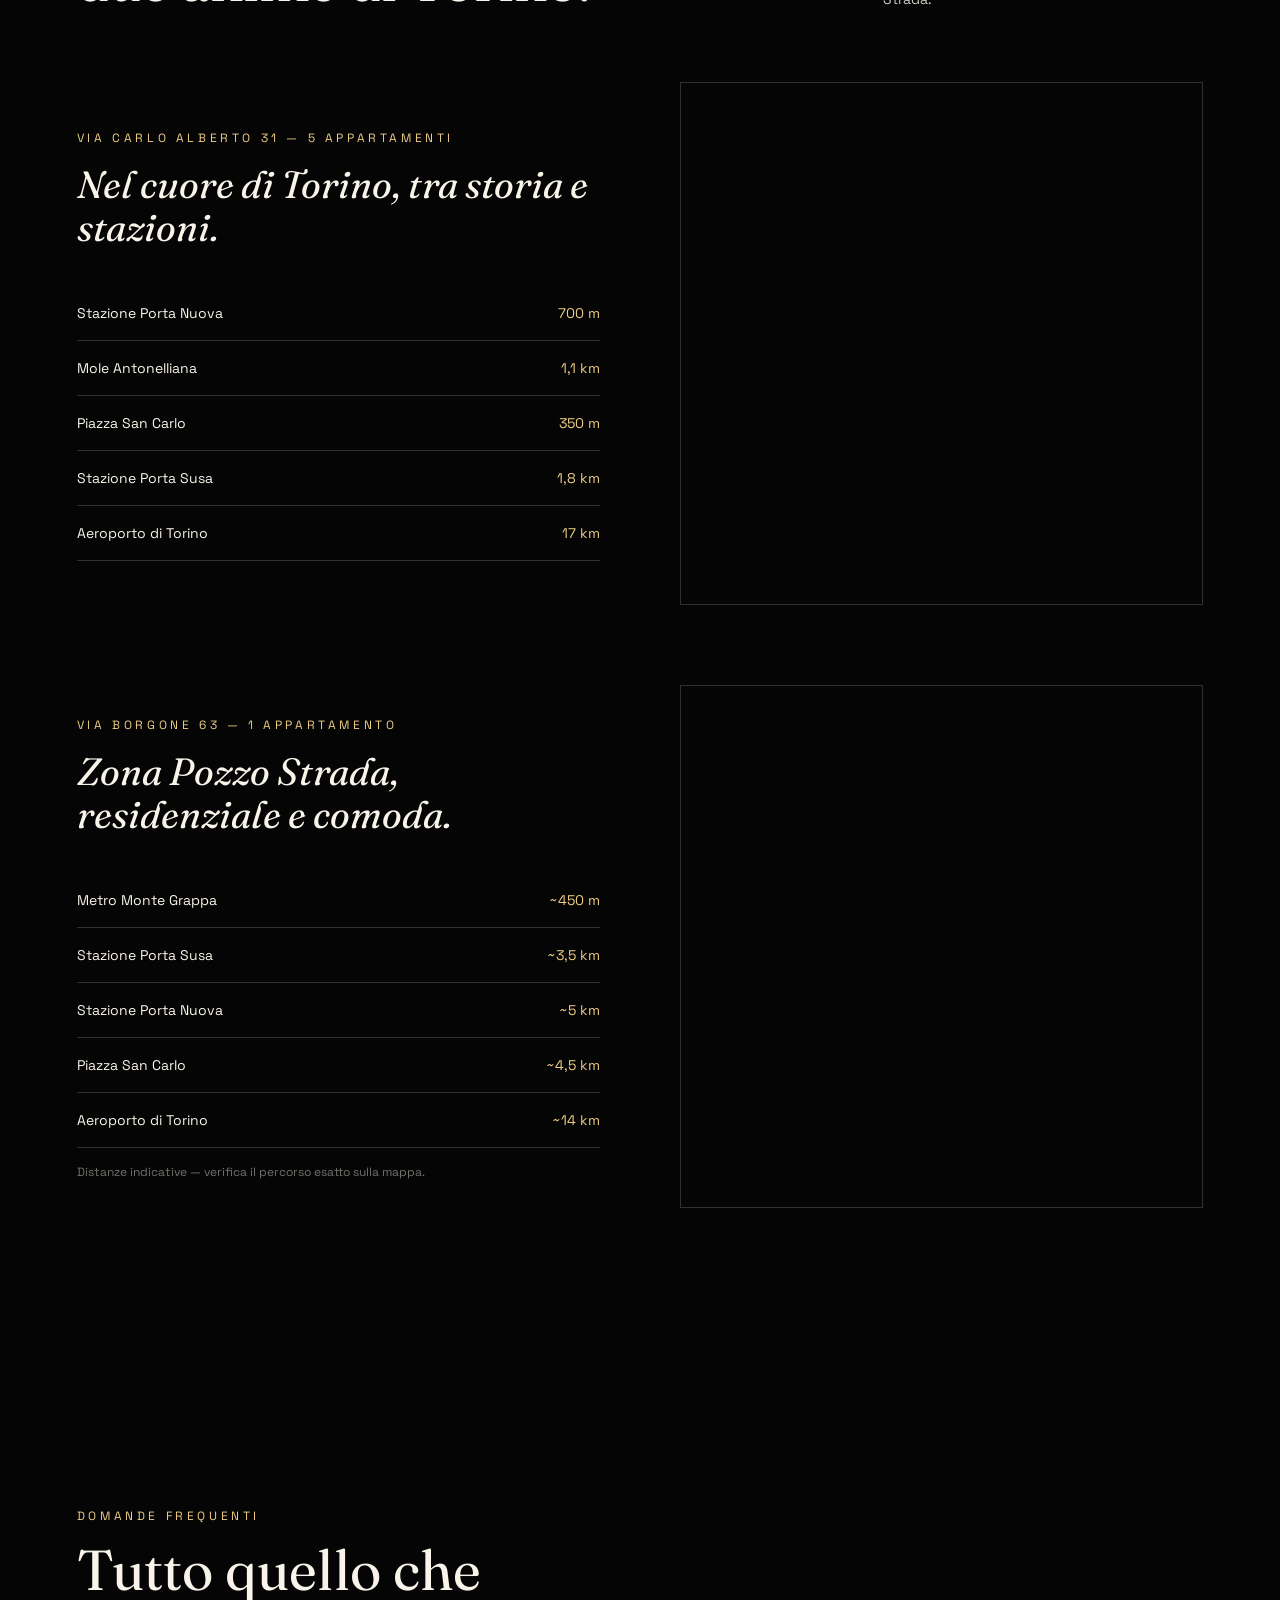
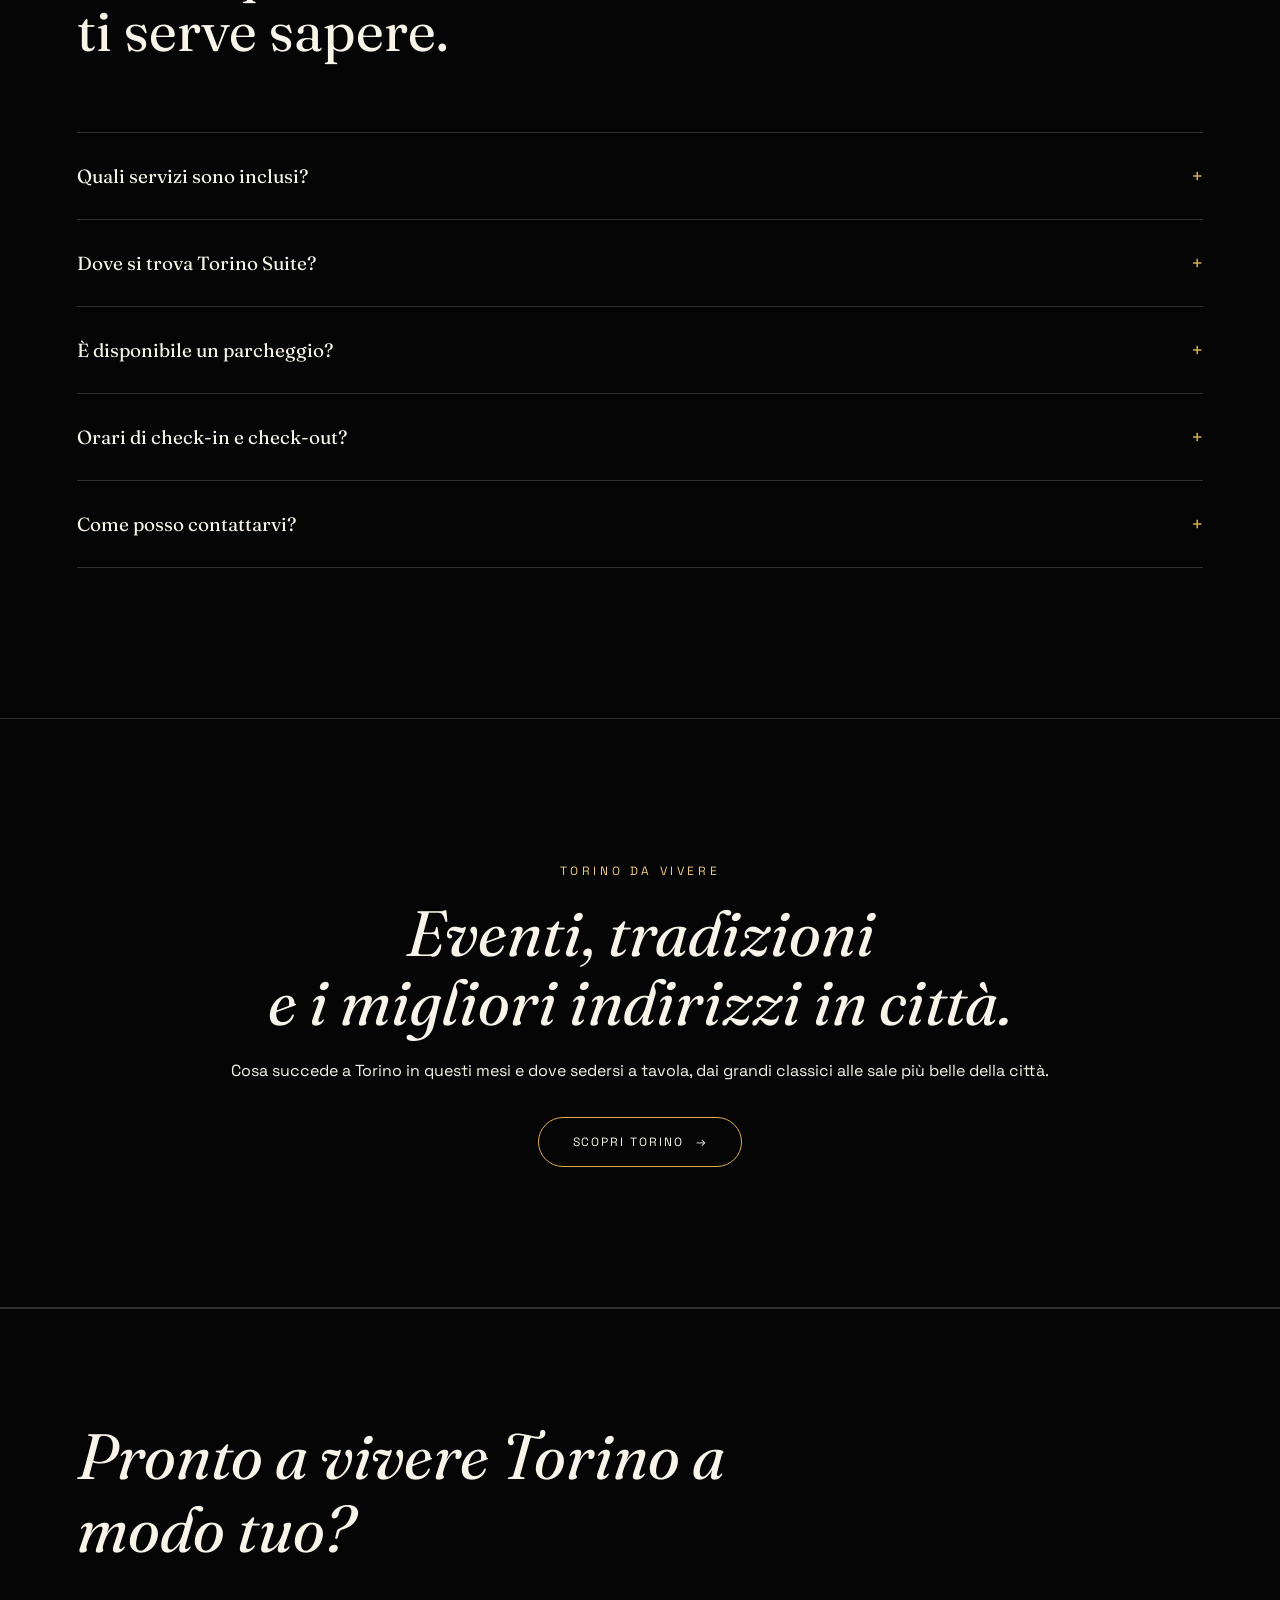
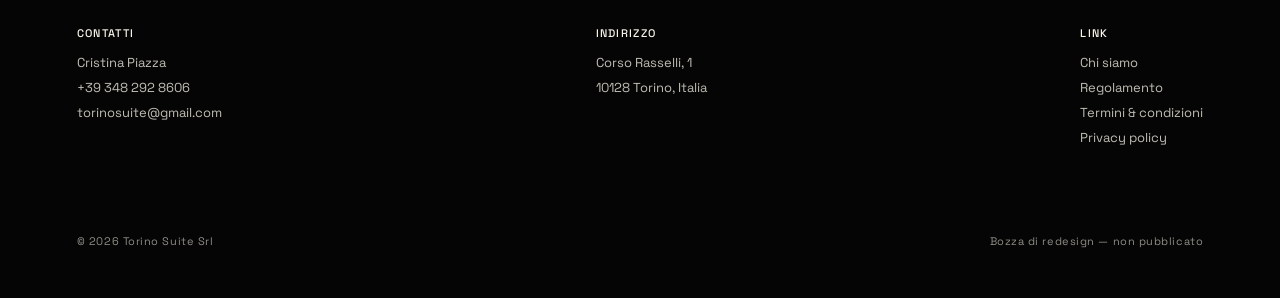
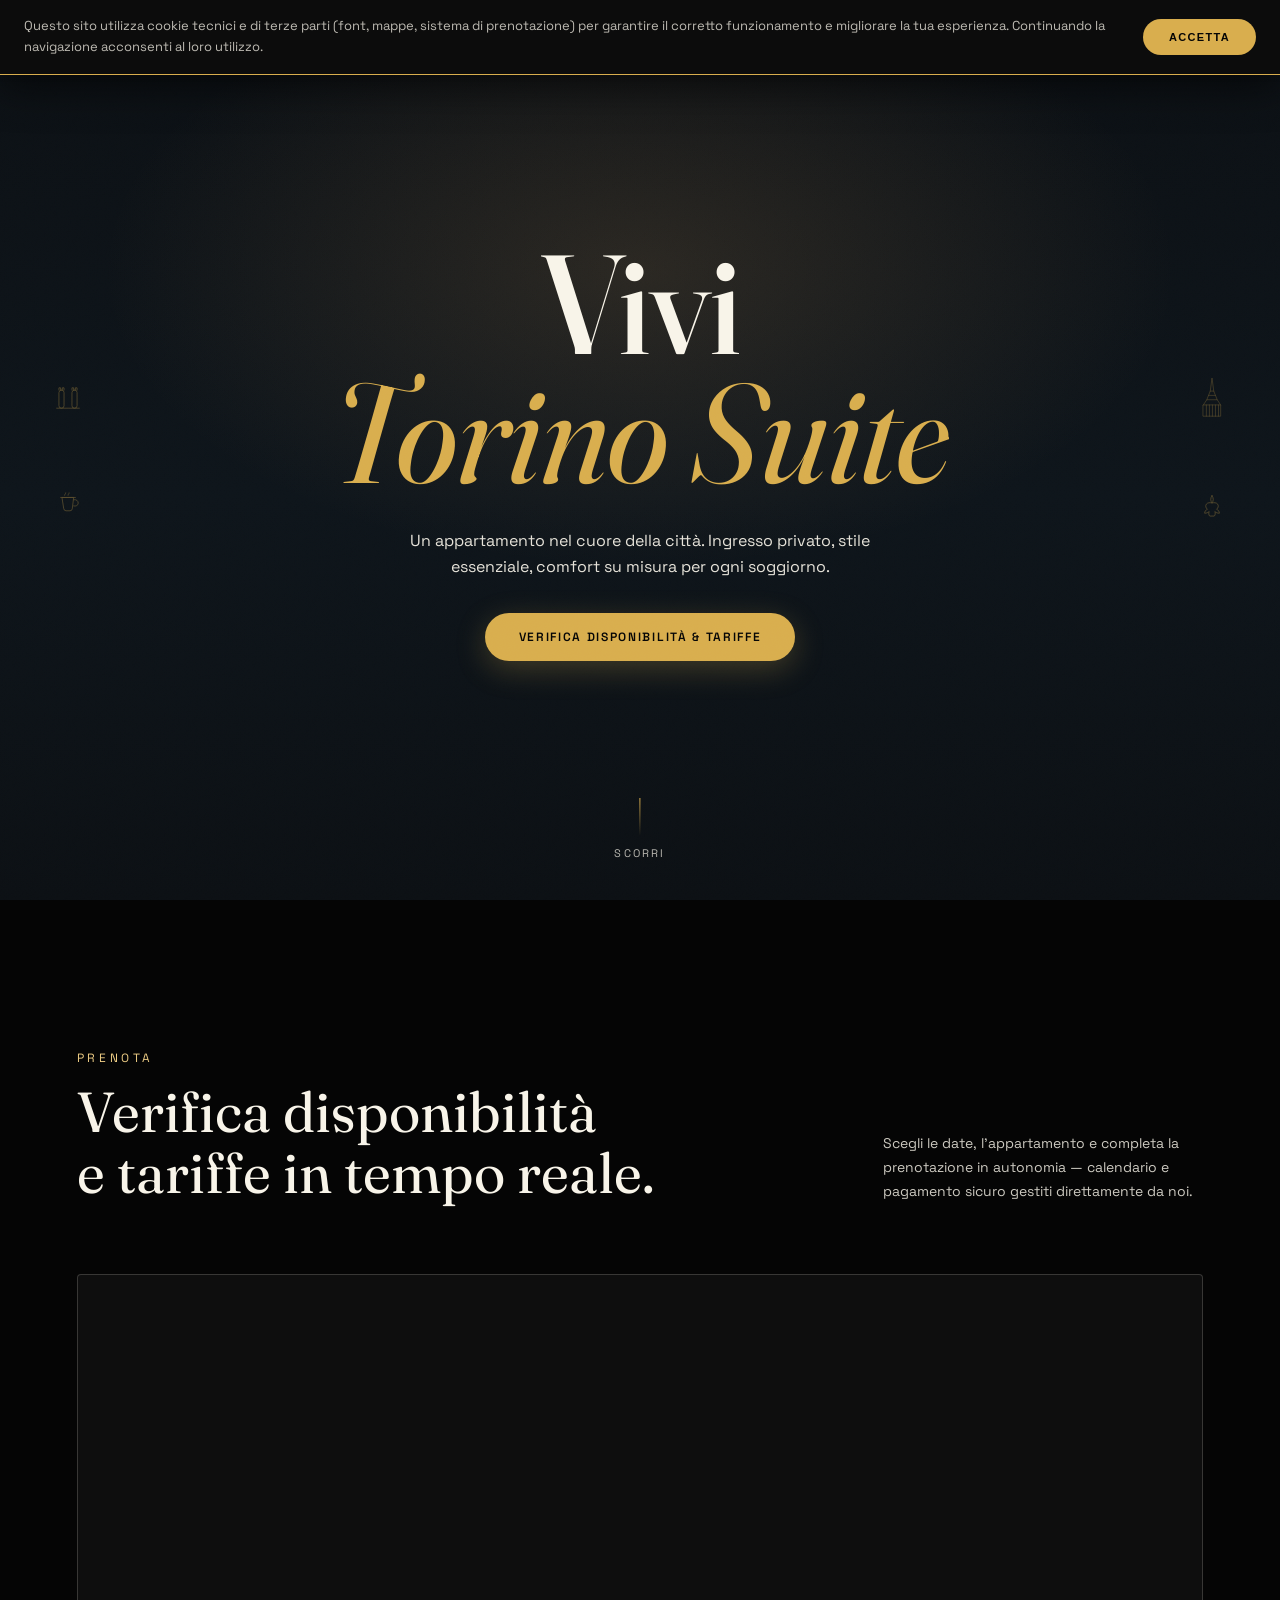
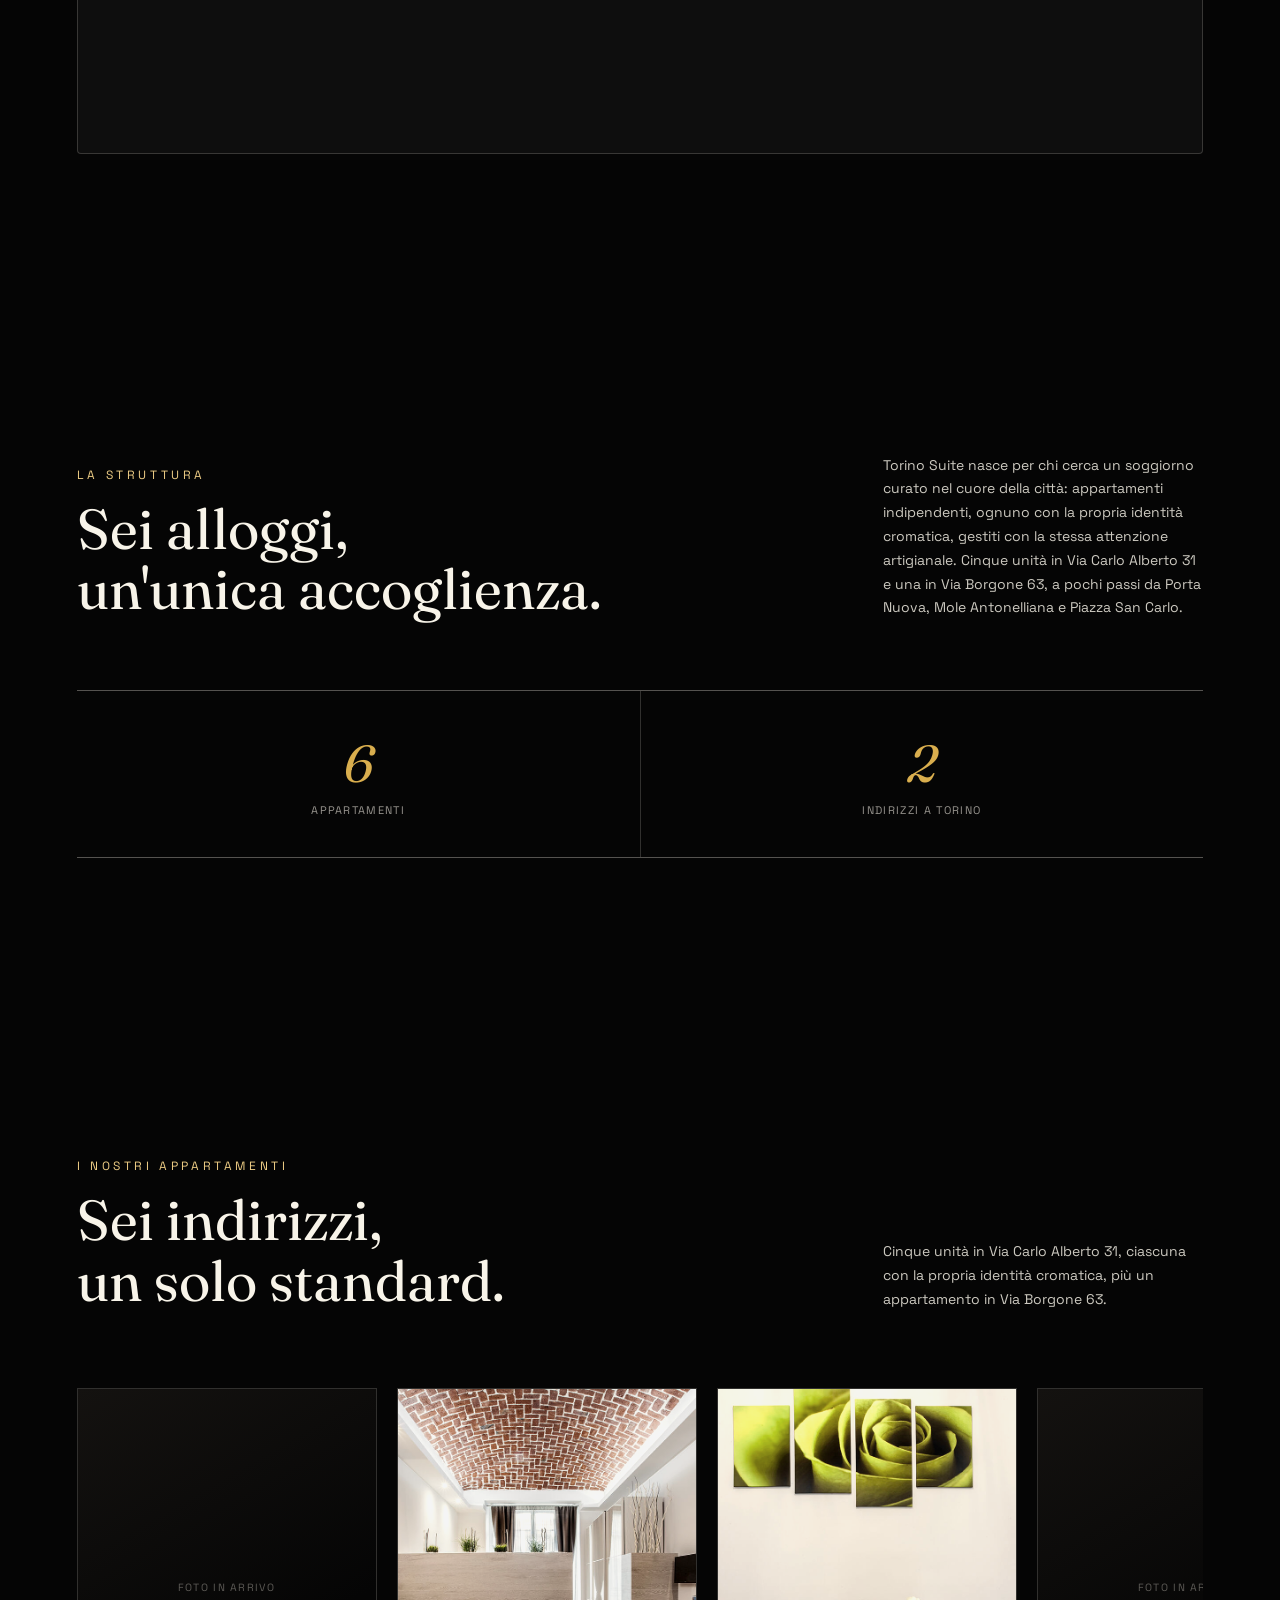
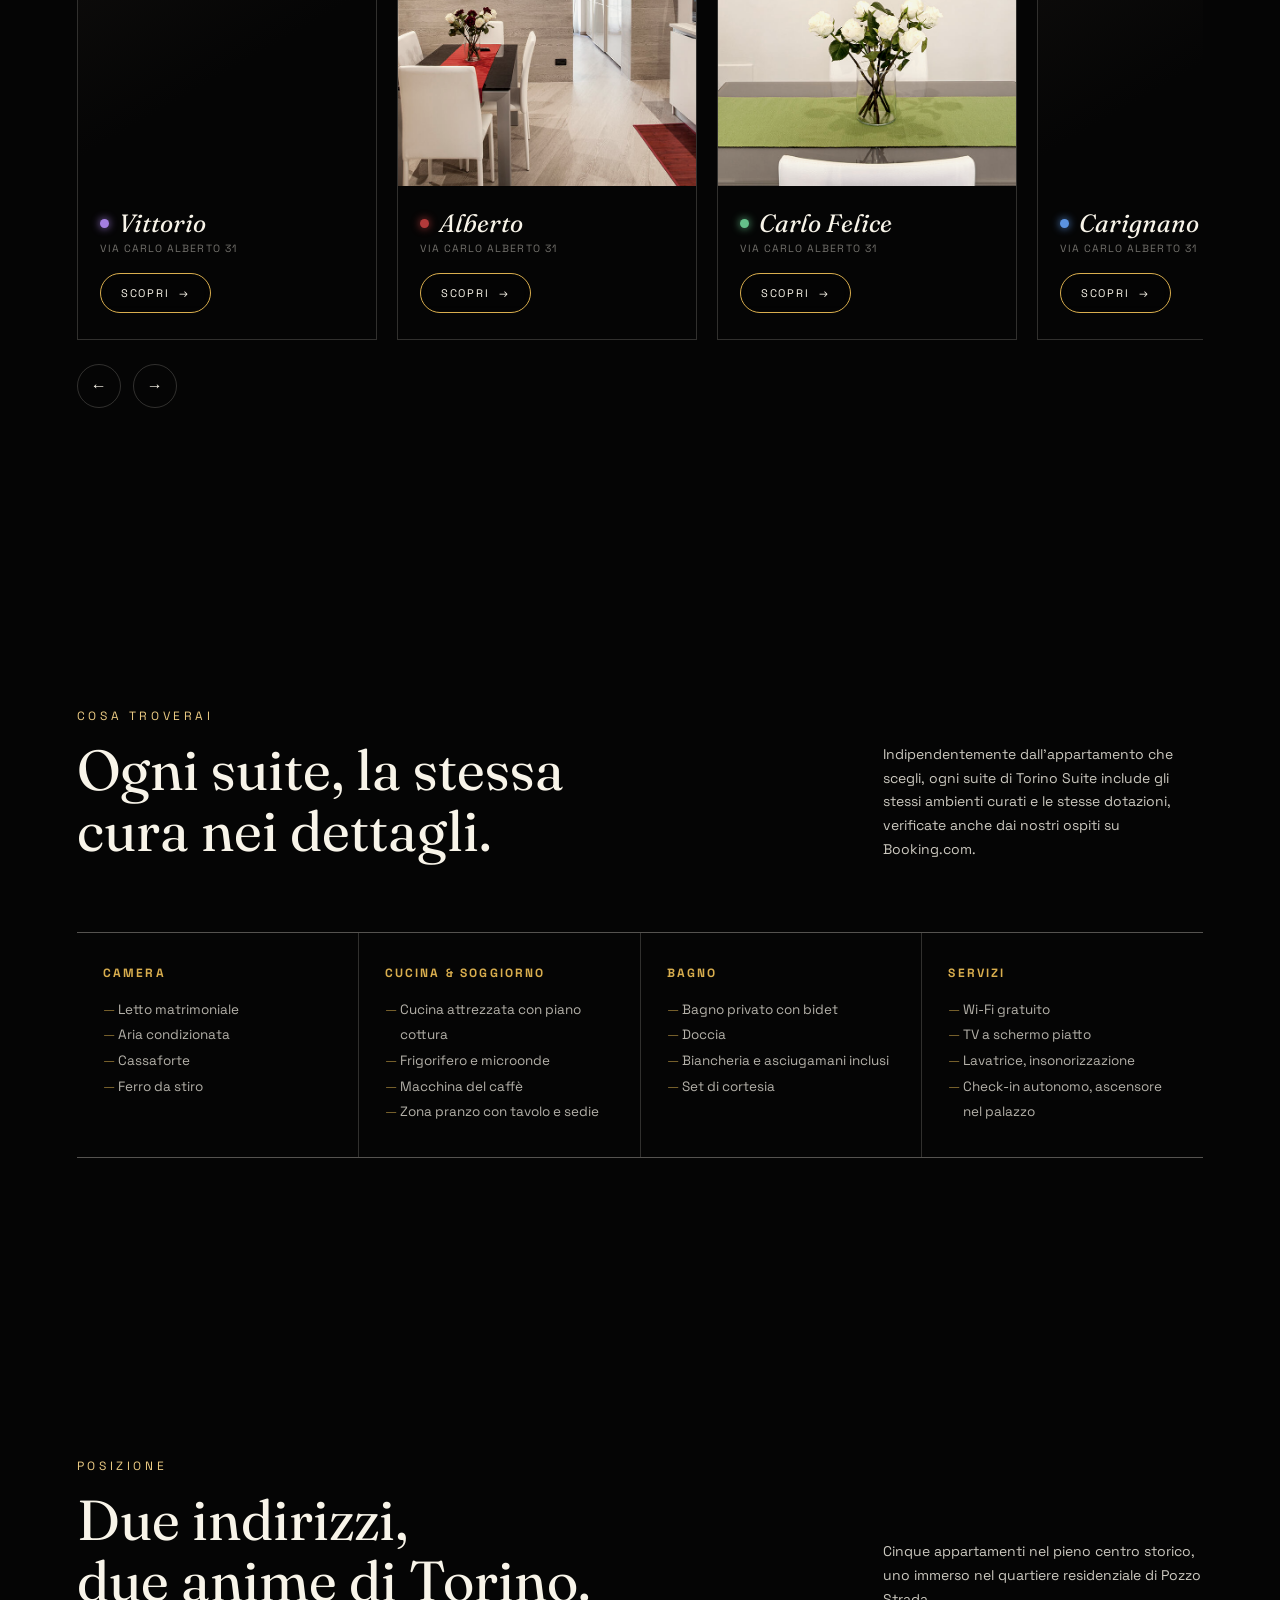
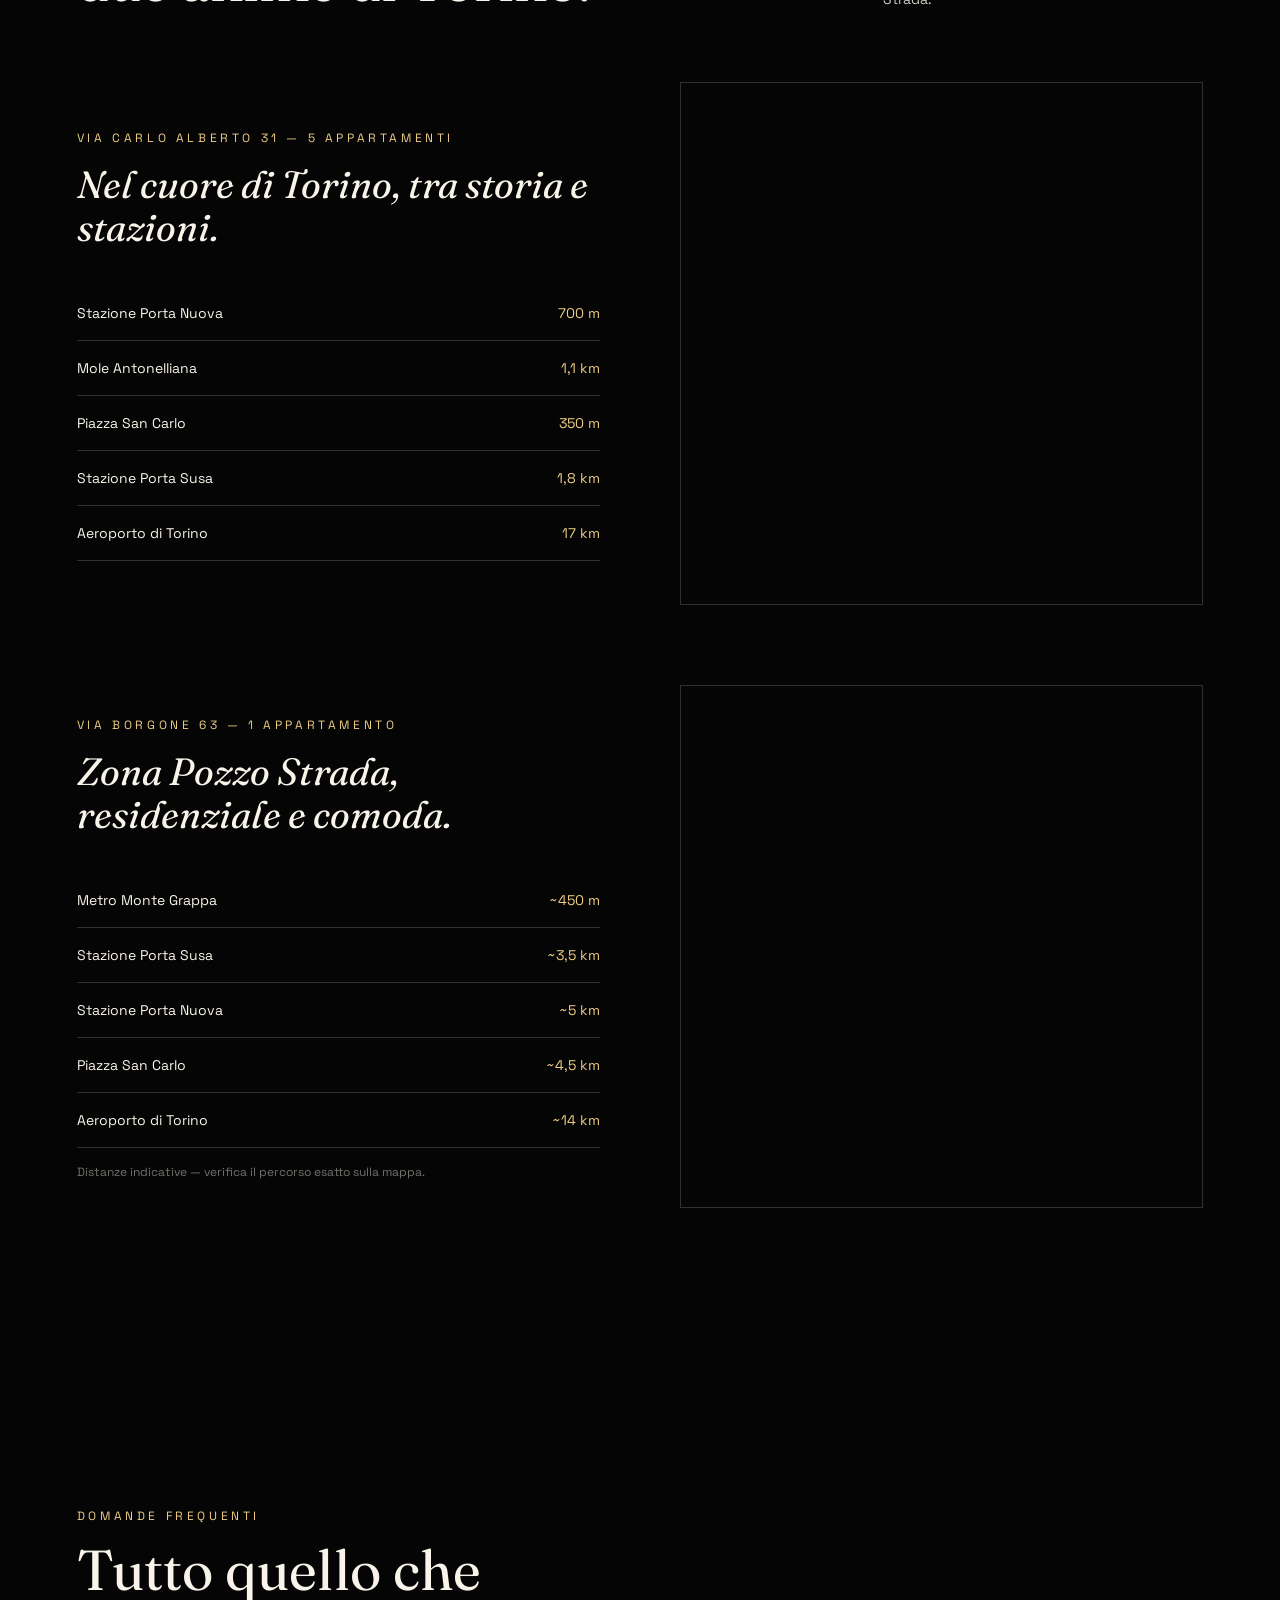
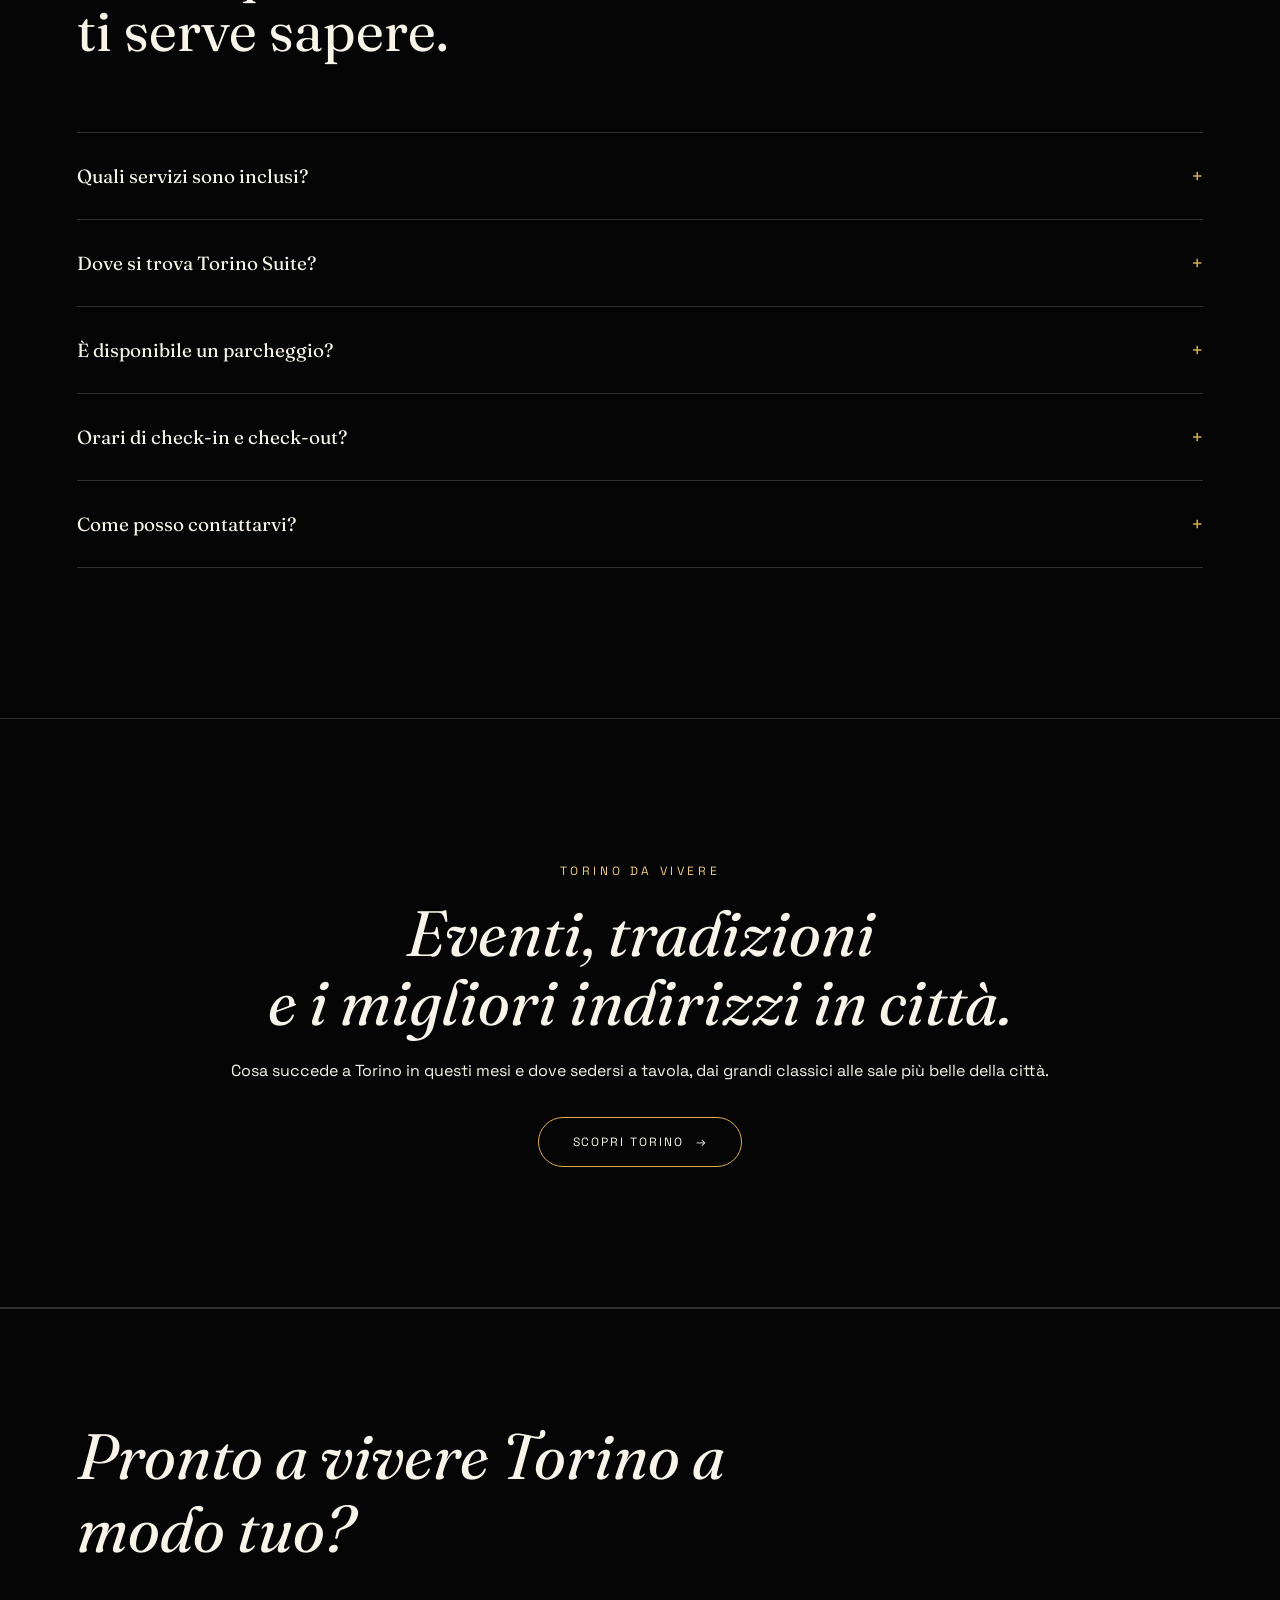
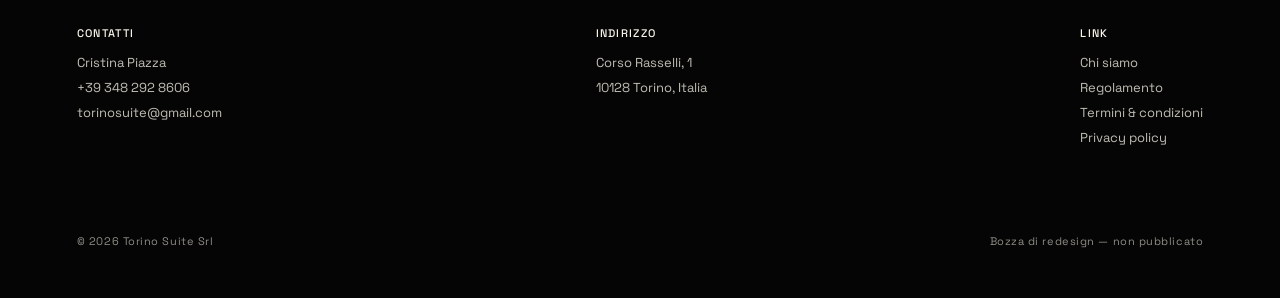
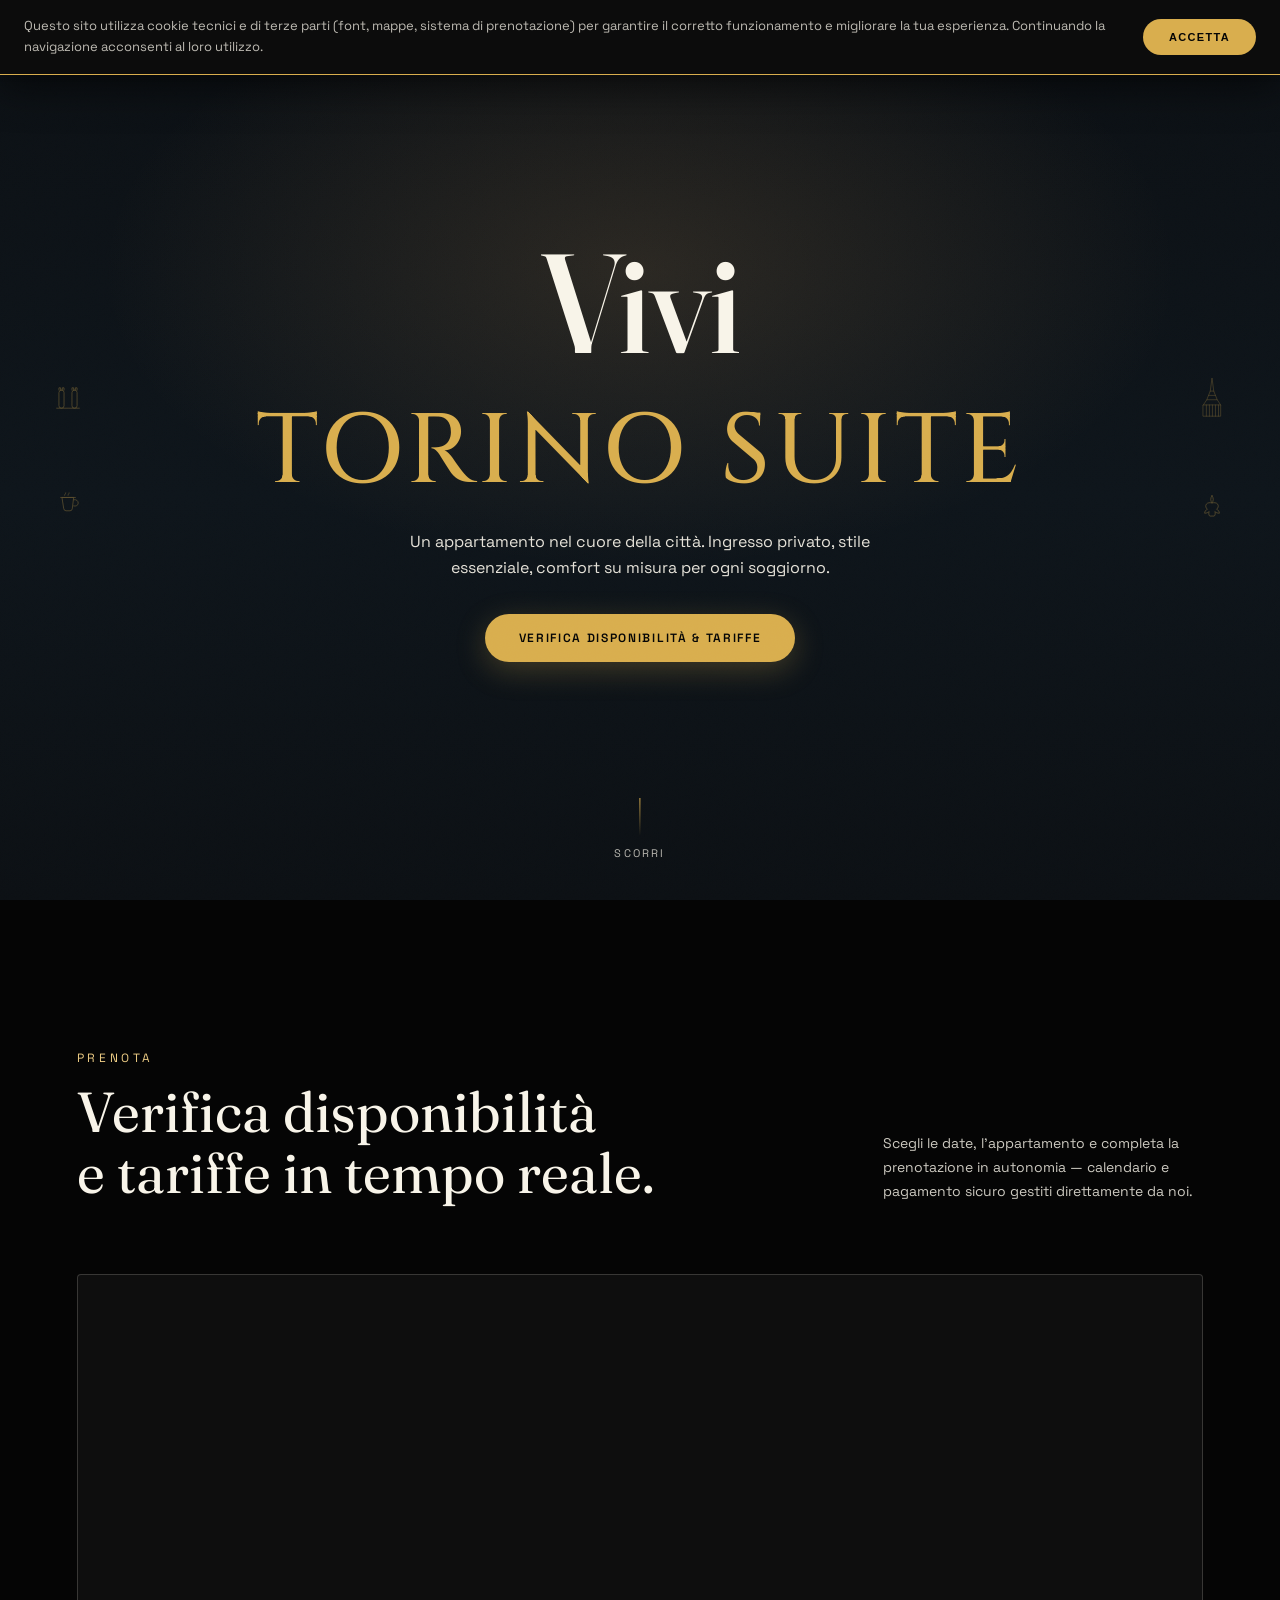
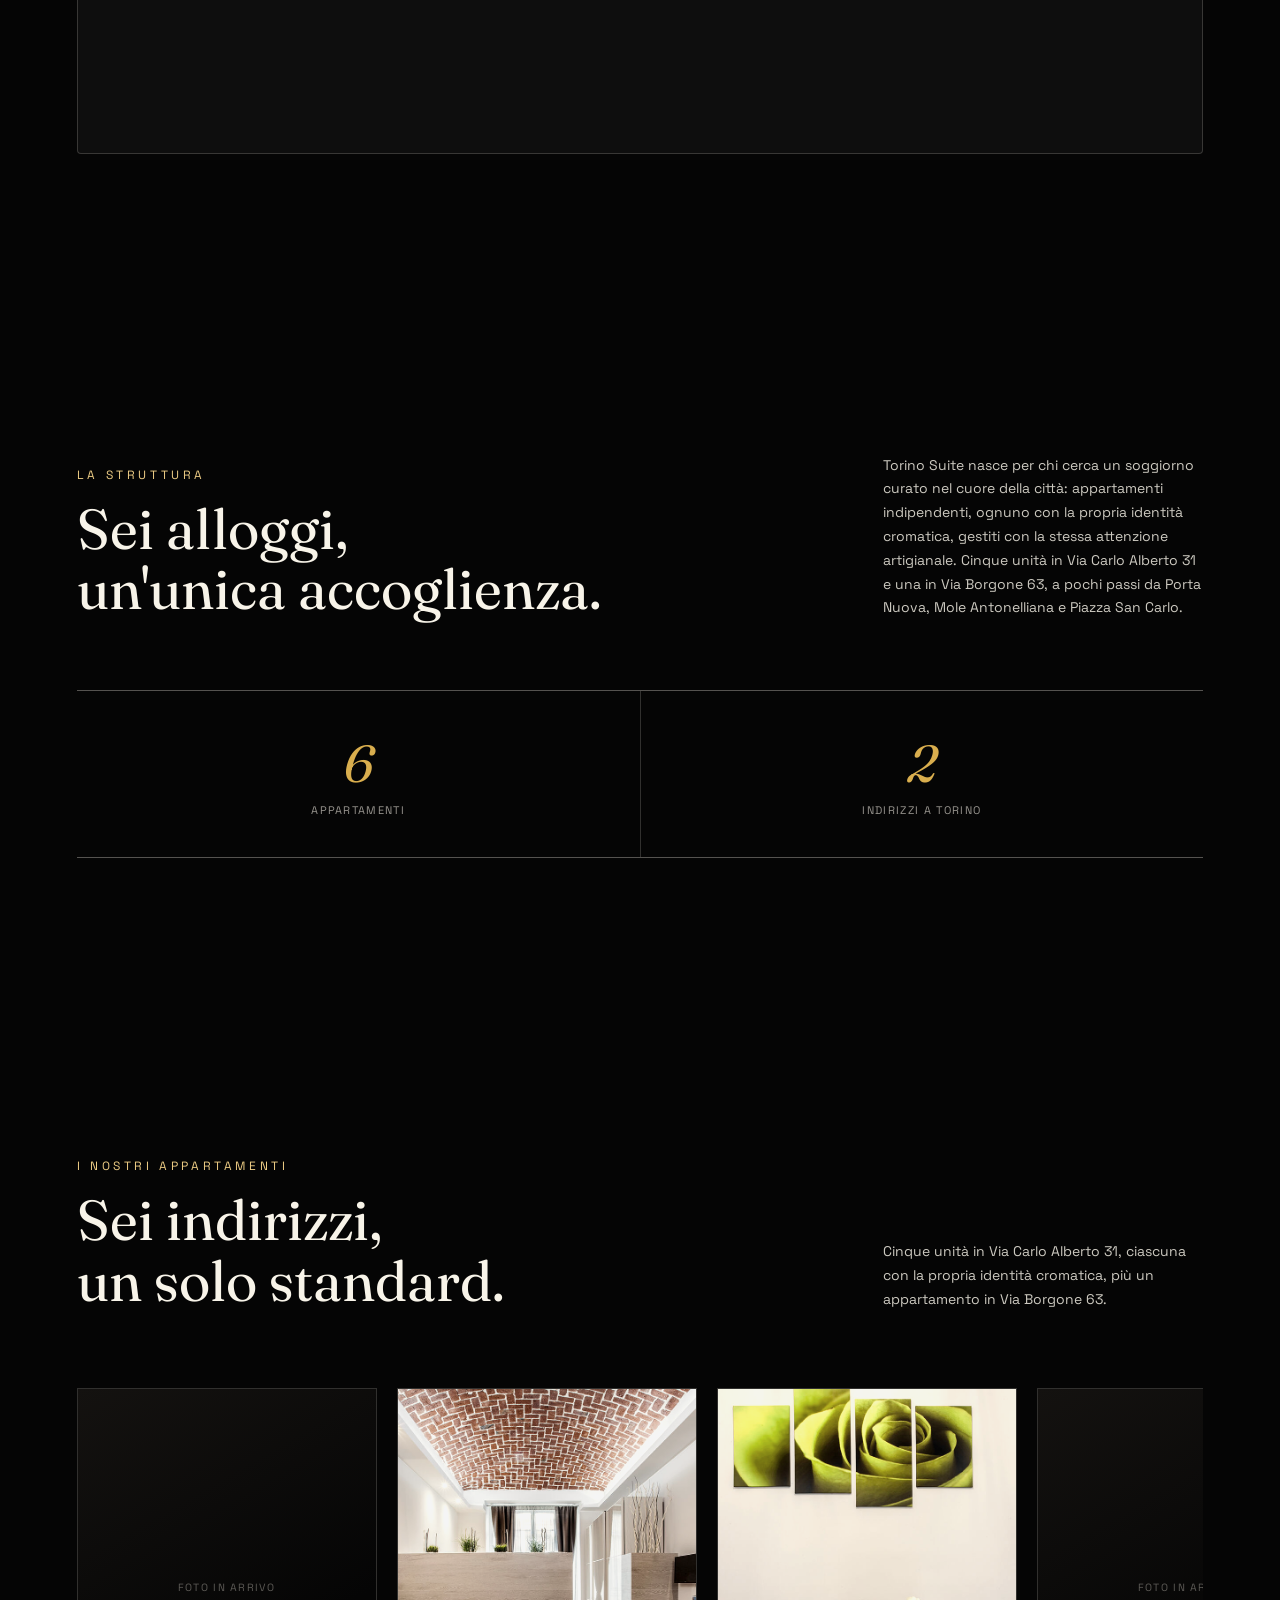
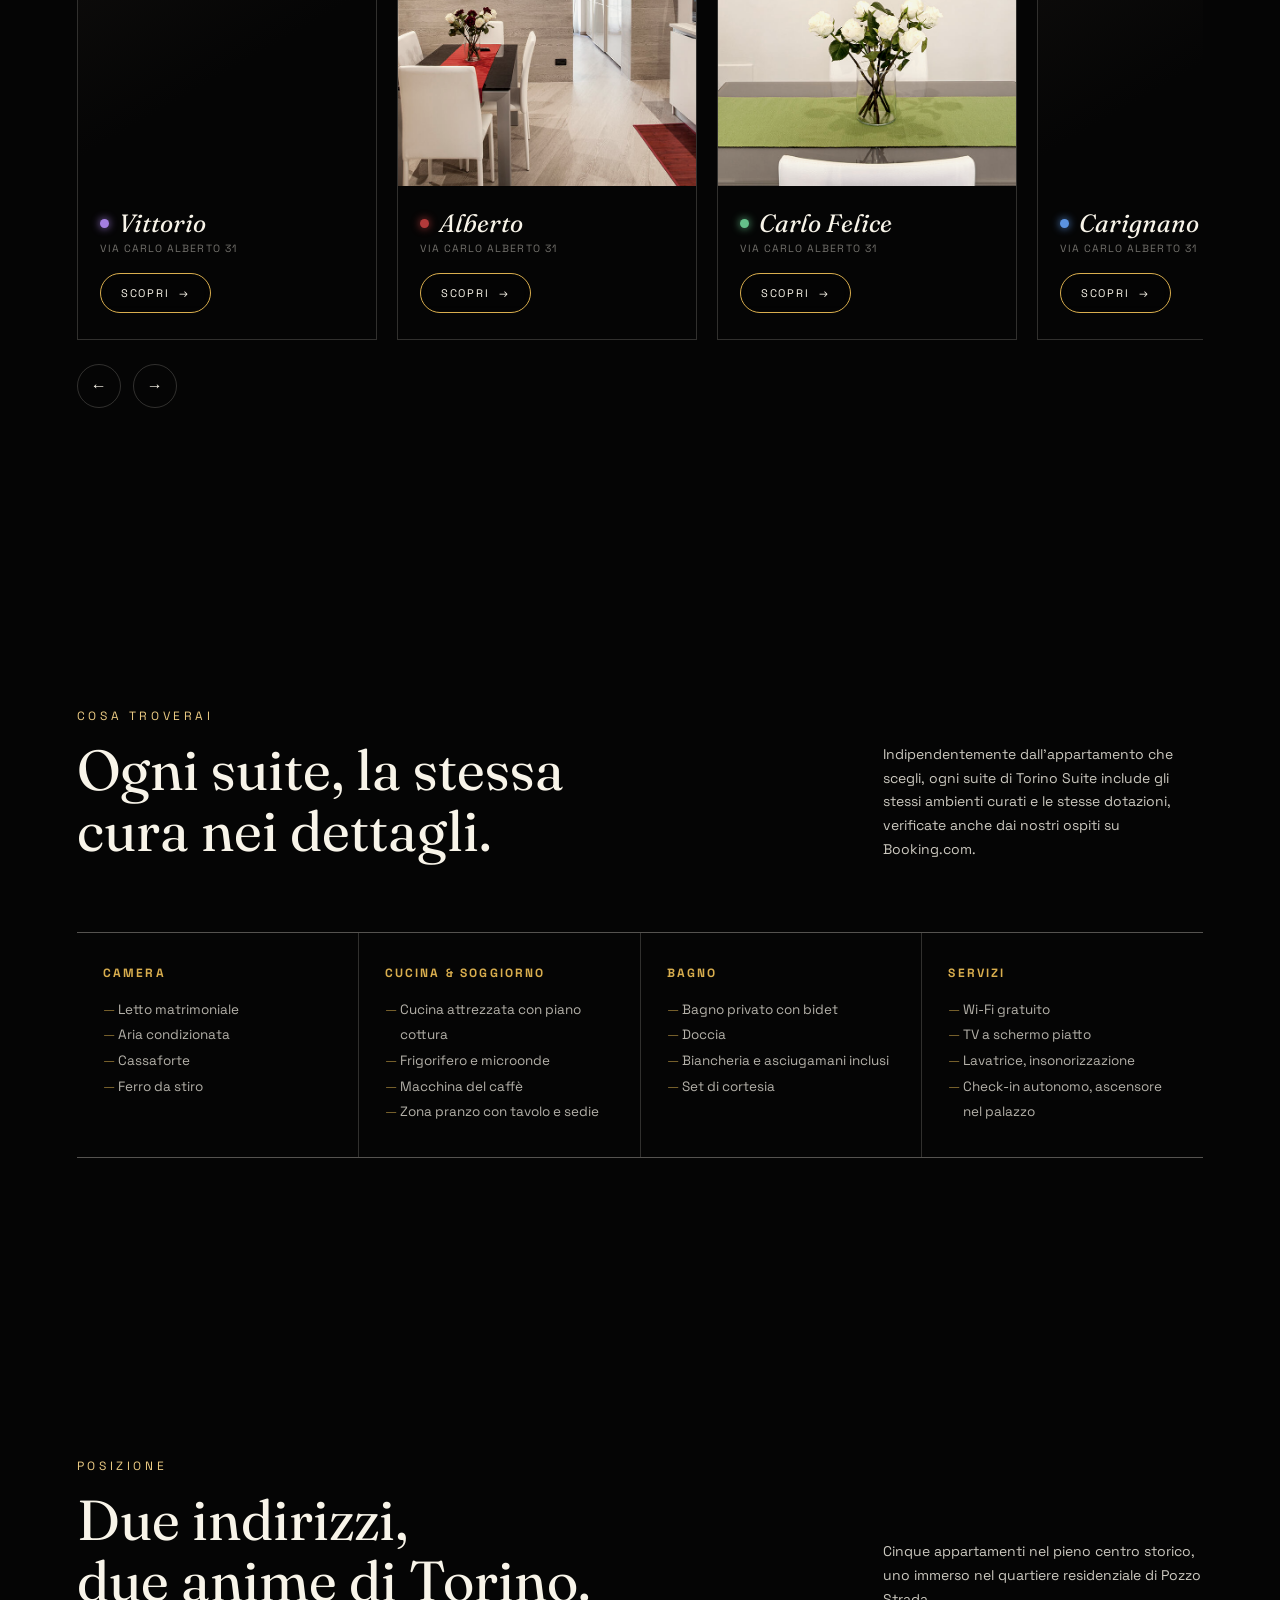
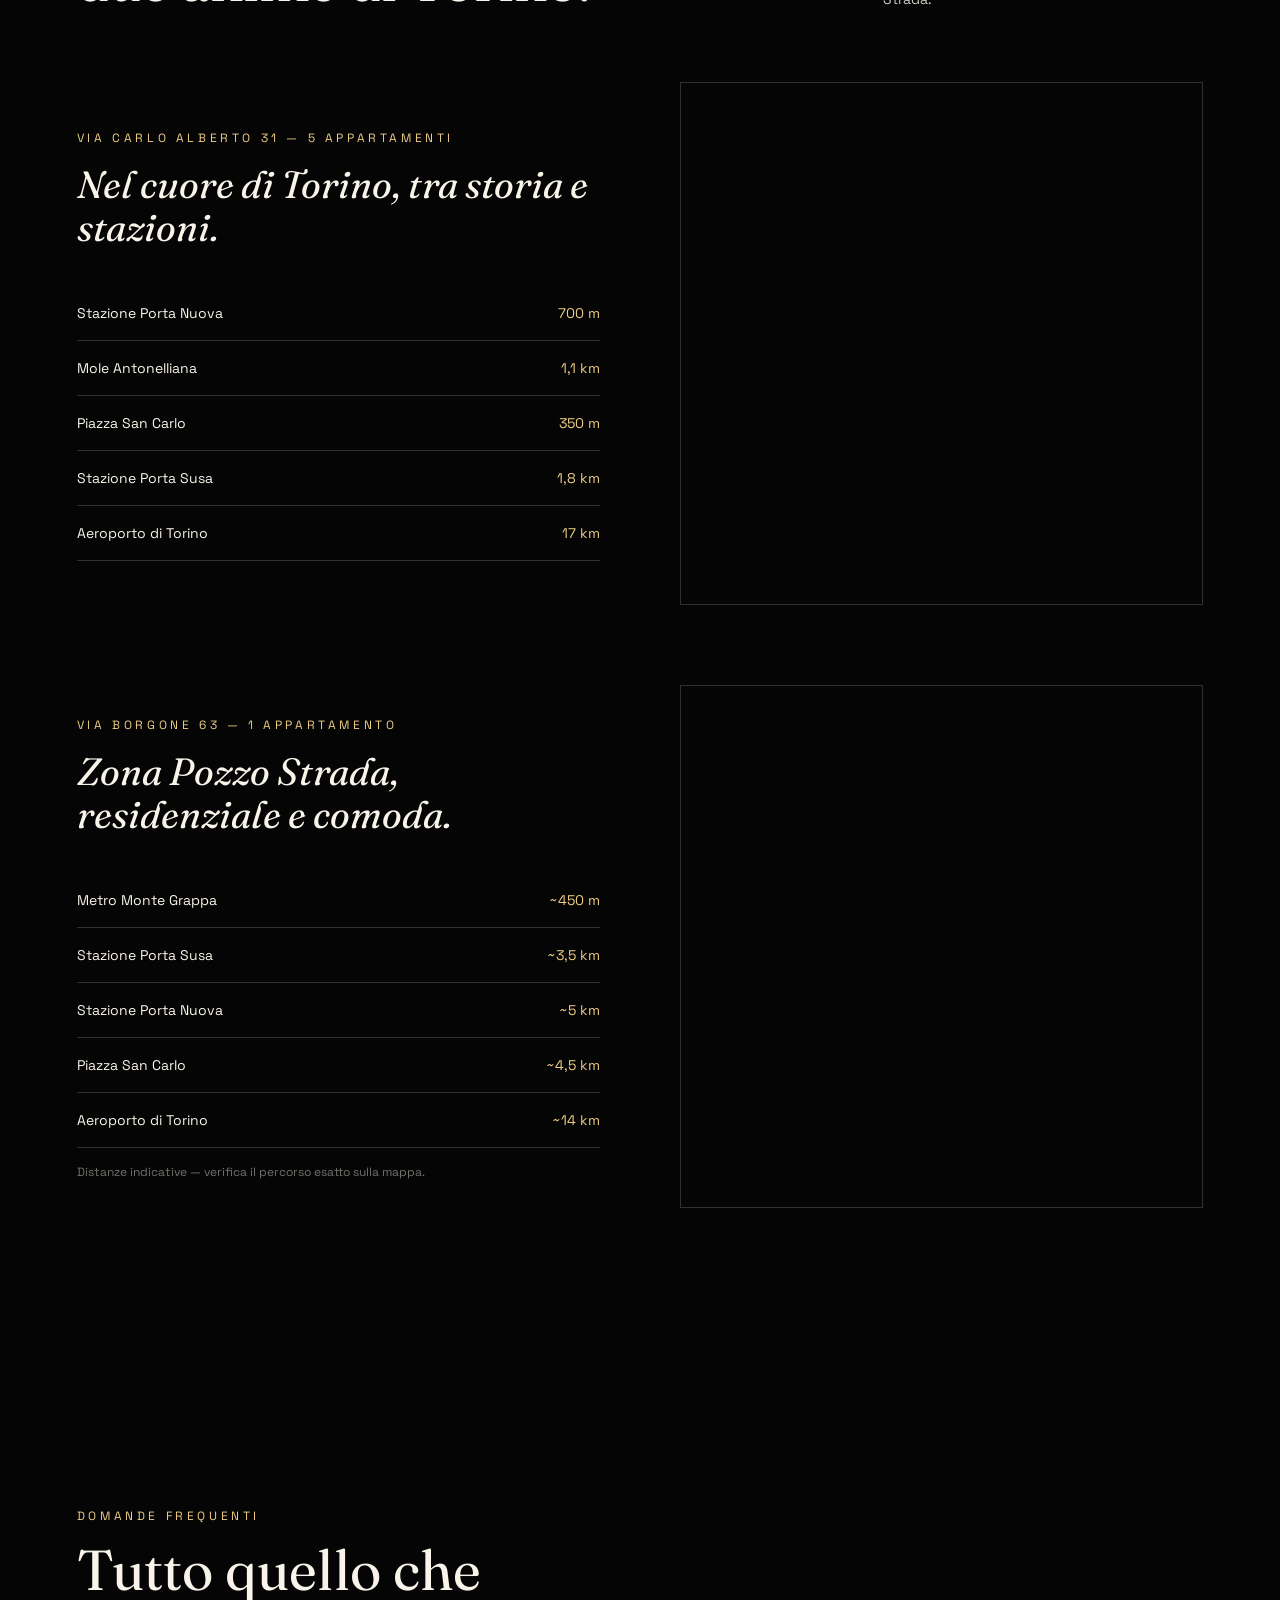
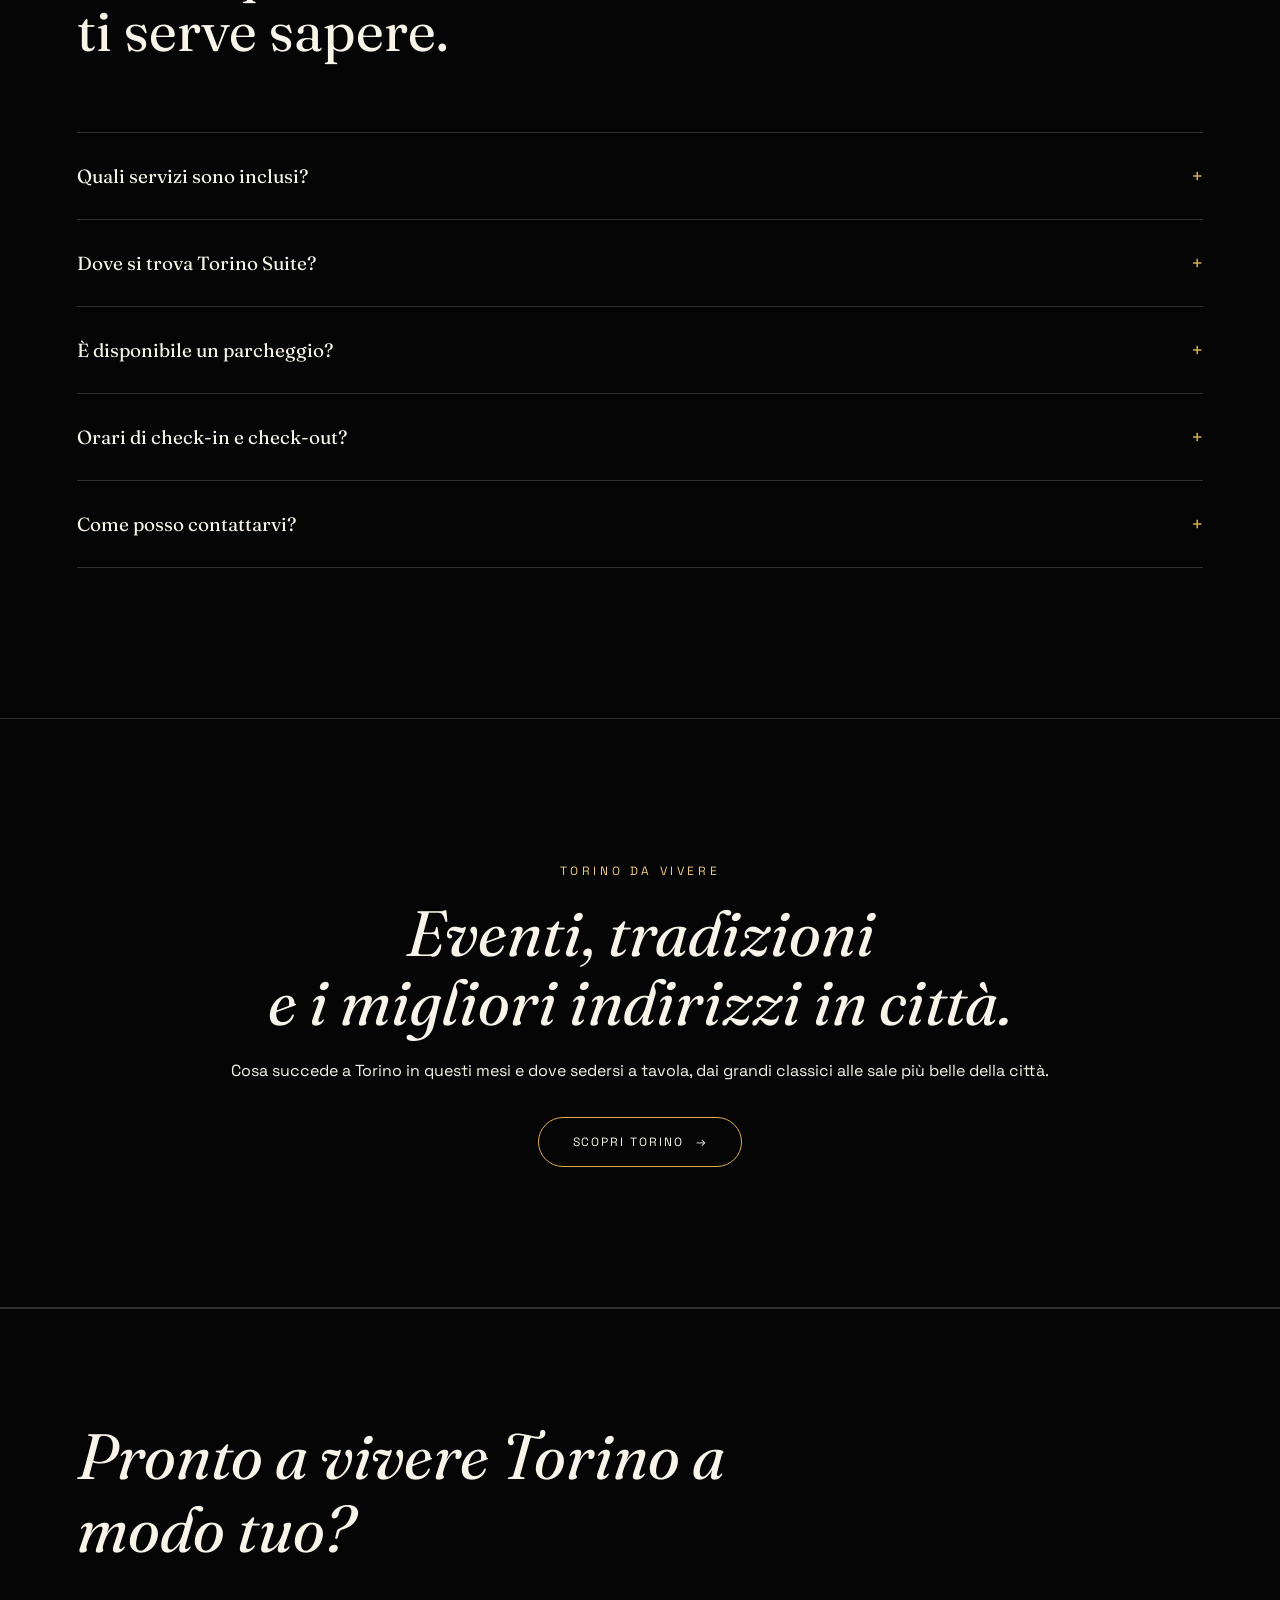
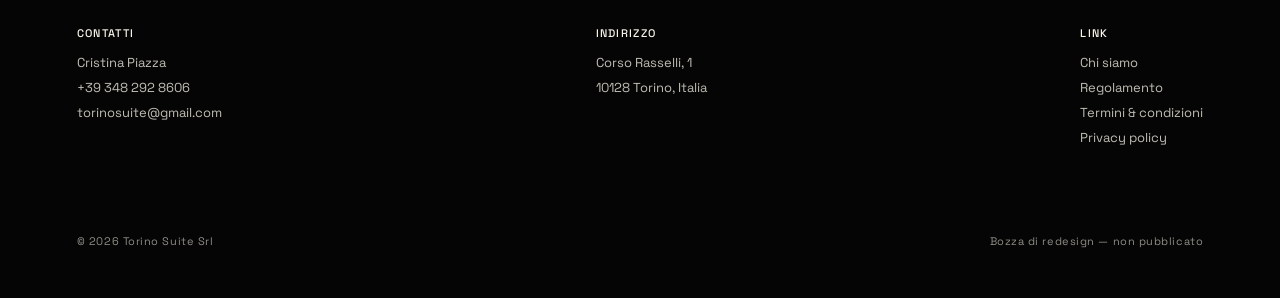
